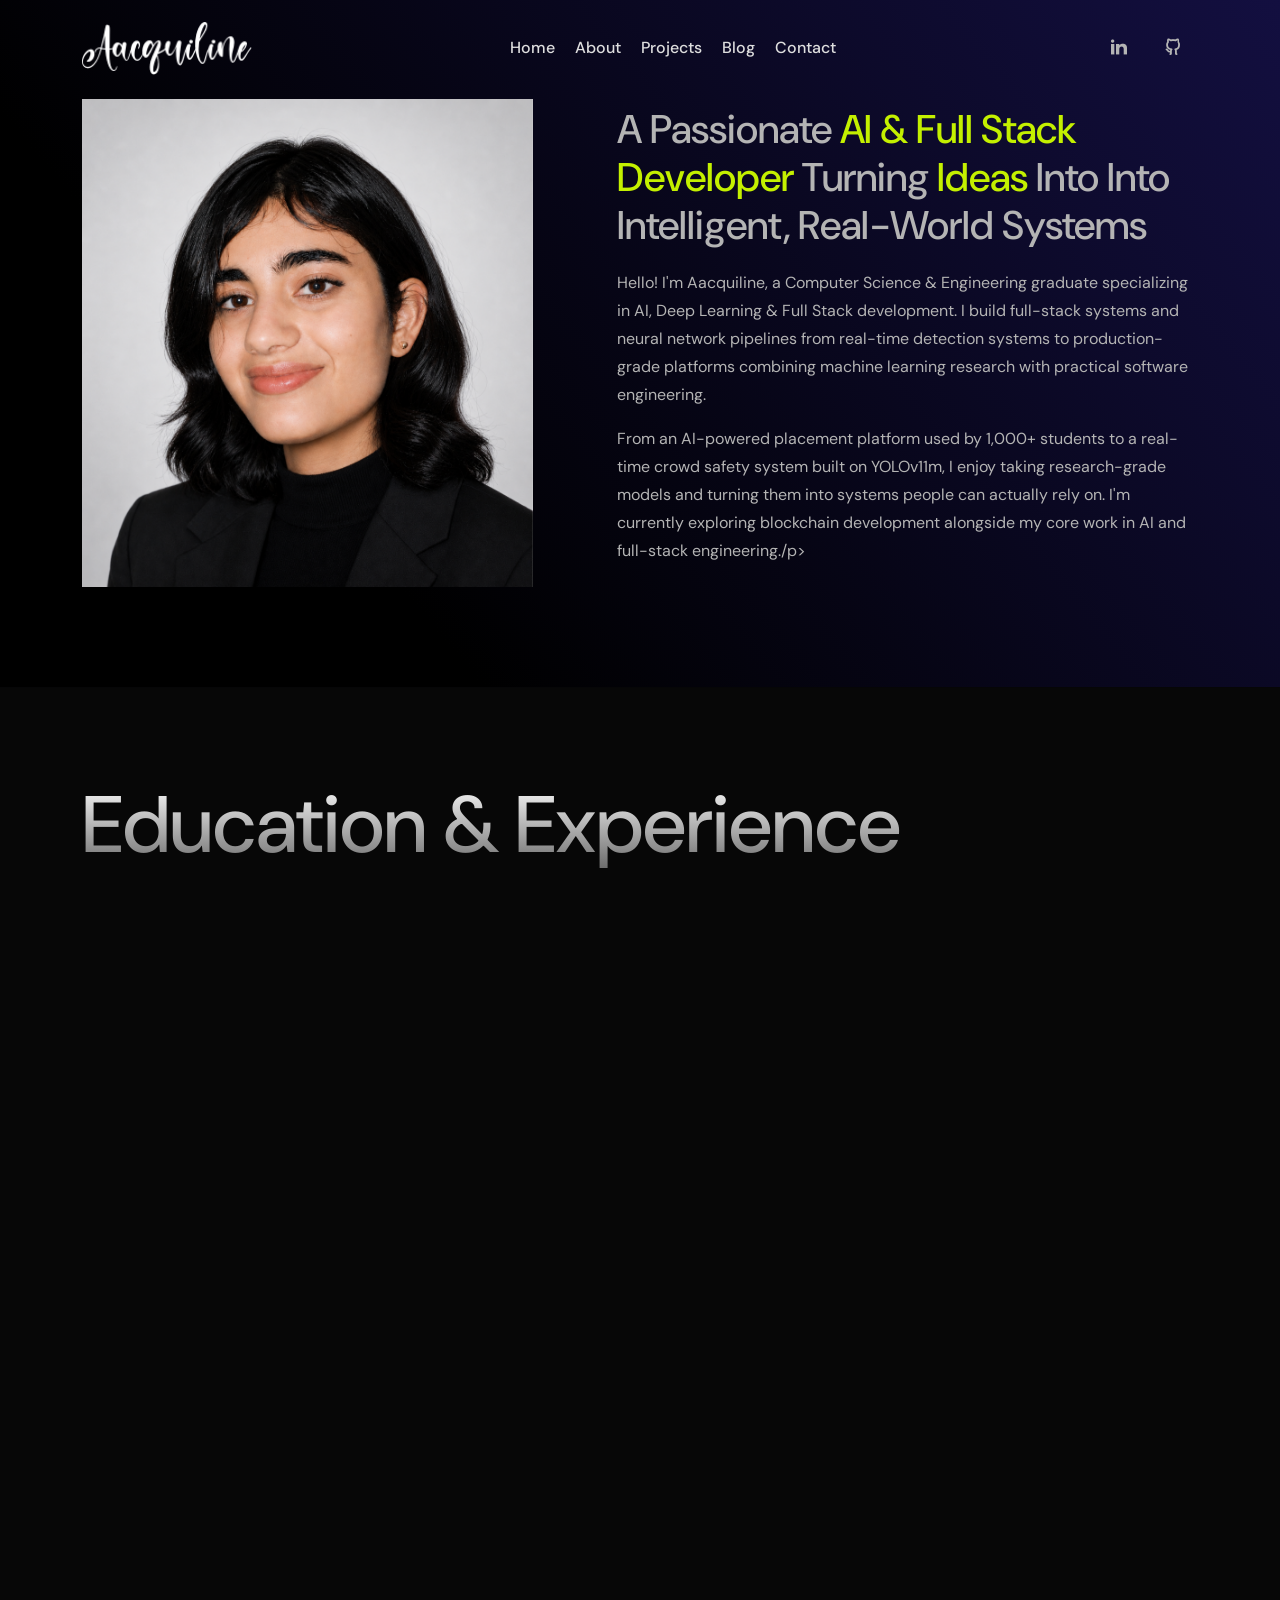
==== about.html @ ee068980 "first commit" ====
<!DOCTYPE html>
<html lang="en">

<head>
    <!-- META -->
    <meta charset="utf-8">
    <meta http-equiv="X-UA-Compatible" content="IE=edge">
    <meta name="viewport" content="width=device-width, initial-scale=1">
    <meta name="description" content="AACQUILINE -  Portfolio">
    <meta name="keywords" content="personal, portfolio, ai, computer science, full stack, developer">
    <meta name="author" content="AACQUILINE LINU VARGHESE">
    <!-- PAGE TITLE -->
    <title>AACQUILINE - Personal Portfolio</title>
    <!-- FAVICON ICON -->
    <link rel="shortcut icon" href="assets/images/favicon.png" type="image/x-icon" />
    <!-- ALL GOOGLE FONTS -->
    <link rel="preconnect" href="https://fonts.googleapis.com">
    <link rel="preconnect" href="https://fonts.gstatic.com" crossorigin>
    <link
        href="https://fonts.googleapis.com/css2?family=DM+Sans:ital,opsz,wght@0,9..40,100..1000;1,9..40,100..1000&display=swap"
        rel="stylesheet">
    <!-- BOOTSTRAP CSS -->
    <link rel="stylesheet" href="assets/css/bootstrap.min.css" />
    <!-- FONT AWESOME CSS -->
    <link rel="stylesheet" href="assets/fonts/remixicon.css" />
    <!-- MAGNIFIC CSS -->
    <link rel="stylesheet" href="assets/css/magnific-popup.css">
    <!-- NICE SELECT CSS -->
    <link rel="stylesheet" href="assets/css/nice-select.min.css" />
    <!-- ANIMATE CSS -->
    <link rel="stylesheet" href="assets/css/animate.min.css" />
    <!-- SLICK CSS -->
    <link rel="stylesheet" href="assets/css/slick.min.css" />
    <!-- SPACING CSS -->
    <link rel="stylesheet" href="assets/css/spacing.css" />
    <!-- MAIN STYLE CSS -->
    <link rel="stylesheet" href="assets/css/style.css" />
    <!-- RESPONSIVE CSS -->
    <link rel="stylesheet" href="assets/css/responsive.css">
    <!-- HTML5 shim and Respond.js IE8 support of HTML5 elements and media queries -->
</head>

<body>
    <!-- START MAGIC CURSOR AND BALL AREA-->
    <div id="magic-cursor">
        <div id="ball"></div>
    </div>
    <div id="magic-cursor">
        <div id="ball"></div>
    </div>
    <!-- / END MAGIC CURSOR AND BALL AREA-->
    <!-- START MENU DESIGN AREA -->
    <header class="main-header">
        <div class="header-upper">
            <div class="container">
                <div class="header-inner d-flex align-items-center">
                    <!-- START LOGO DESIGN AREA -->
                    <div class="logo-outer">
                        <div class="logo">
                            <a href="index.html"><img src="assets/images/logos/sign.png" alt="Logo" title="Logo" /></a>
                        </div>
                    </div>
                    <!-- / END LOGO DESIGN AREA -->
                    <!-- START NAV DESIGN AREA -->
                    <div class="nav-outer clearfix mx-auto">
                        <!-- Main Menu -->
                        <nav class="main-menu navbar-expand-lg">
                            <div class="navbar-header">
                                <div class="mobile-logo">
                                    <a href="index.html">
                                        <img src="assets/images/logos/sign.png" alt="Logo" title="Logo" />
                                    </a>
                                </div>
                                <!-- Toggle Button -->
                                <button type="button" class="navbar-toggle" data-bs-toggle="collapse"
                                    data-bs-target=".navbar-collapse">
                                    <span class="icon-bar"></span>
                                    <span class="icon-bar"></span>
                                    <span class="icon-bar"></span>
                                </button>
                            </div>
                            <div class="navbar-collapse collapse">
                                <ul class="navigation clearfix">
                                    <li><a class="nav-link-click" href="index.html">Home</a></li>
                                    <li><a class="nav-link-click" href="about.html">about</a></li>
                                    <li><a class="nav-link-click" href="projects.html">Projects</a></li>
                                    <li><a class="nav-link-click" href="blog.html">blog</a></li>
                                    <li><a class="nav-link-click" href="contact.html">Contact</a></li>
                                </ul>
                            </div>
                        </nav>
                        <!-- / END NAV DESIGN AREA -->
                    </div>
                    <div class="about-social text-center">
                        <ul>
                            <li><a href="https://www.linkedin.com/in/aacquiline-linu-varghese/"><i
                                        class="ri-linkedin-fill"></i></a></li>
                            <li><a href="https://github.com/Akku003/"><i class="ri-github-line"></i></a></li>
                        </ul>
                    </div>
                </div>
            </div>
        </div>
    </header>
    <!-- / END MENU DESIGN AREA -->
    <!-- START MENU DESIGN AREA -->
    <div id="smooth-wrapper">
        <div id="smooth-content">
            <main class="main-bg o-hidden">
                <!-- START HEADER DESIGN AREA -->
                <section class="single-page-hero-area">
                    <div class="container">
                        <div class="row align-items-center">
                            <div class="col-lg-12">
                                <h2>About me</h2>
                                <p>I am a BTech Computer Science Engineering graduate with a strong foundation in
                                    collaboration, coordination and problem solving, eager to apply my skills in real
                                    world challenges. My greatest strength is my ability to design,organize and develop
                                    solutions with precision and I have a talent for debugging and finding more
                                    effective ways to tackle problems with enthusiasm. I'm passionate about exploring
                                    new technologies, facing challenges with confidence and working in teams to create
                                    innovative solutions. I value being attentive, mindful and observant while fostering
                                    a fun, inclusive and deterministic environment to achieve perfection in everything I
                                    do.</p>
                            </div>
                        </div>
                    </div>
                </section>
                <!-- / END HEADER DESIGN AREA -->
                <!-- START ABOUT DESIGN AREA -->
                <section id="about" class="about-area">
                    <div class="container">
                        <div class="container-inner">
                            <div class="row align-items-center">
                                <!-- START ABOUT IMAGE DESIGN AREA -->
                                <div class="col-lg-5">
                                    <div class="about-image-part wow fadeInUp delay-0-3s">
                                        <img src="assets/images/about/me.png" alt="About Me" />
                                    </div>
                                </div>
                                <!-- / END ABOUT IMAGE DESIGN AREA -->
                                <!-- START ABOUT TEXT DESIGN AREA -->
                                <div class="col-lg-7">
                                    <div class="about-content-part wow fadeInUp delay-0-5s">
                                        <h2>
                                            A passionate <span>AI & Full Stack Developer</span> turning
                                            <span>ideas</span> into
                                            Into Intelligent, Real-World Systems
                                        </h2>
                                        <p>
                                            Hello! I'm Aacquiline, a Computer Science & Engineering graduate
                                            specializing in AI, Deep Learning & Full Stack development. I build
                                            full-stack systems and neural network pipelines from real-time detection
                                            systems to production-grade platforms combining machine learning research
                                            with practical software engineering.
                                        </p>
                                        <p>From an AI-powered placement platform used by 1,000+ students to a real-time
                                            crowd safety system built on YOLOv11m, I enjoy taking research-grade models
                                            and turning them into systems people can actually rely on. I'm currently
                                            exploring blockchain development alongside my core work in AI and full-stack
                                            engineering./p>
                                    </div>
                                </div>
                                <!-- / END ABOUT TEXT DESIGN AREA -->
                            </div>
                        </div>
                    </div>
                </section>
                <!-- / END ABOUT DESIGN AREA -->
                <!-- START RESUME EXPERIENCE DESIGN AREA -->
                <div class="resume-area" id="resume">
                    <div class="container">
                        <div class="container-inner">
                            <div class="row">
                                <div class="col-xl-12 col-lg-12">
                                    <div class="section-title mb-40 wow fadeInUp delay-0-2s">
                                        <h2>Education & Experience</h2>
                                    </div>
                                </div>
                            </div>
                            <div class="row">
                                <div class="col-xl-10">
                                    <div class="resume-wrapper wow fadeInUp delay-0-2s">
                                        <div class="resume-box">
                                            <span class="resume-date">May 2025 – June 2025</span>
                                            <h5 class="fw-medium">IEEE Summer Intern at NIT Calicut</h5>
                                            <span>National Institute of Technology, Calicut</span>
                                            <p>Engineered a document image denoising system using Spatial Attention
                                                U-Net and Autoencoders in PyTorch, improving visual clarity and
                                                achieving a PSNR increase from 7.63 dB to 16.95 dB through optimal
                                                performance tuning.Processed and augmented a dataset of 216 image pairs,
                                                designing full training/evaluation pipelines using L1 Loss and Adam
                                                Optimizer to focus on critical text regions via a Spatial Attention
                                                Module (SAM).Collaborated with internal stakeholders to solve problems
                                                and validate model performance against industry-standard benchmarks,
                                                ensuring optimized output for downstream OCR tasks employing project
                                                management methodologies for better results.</p>
                                        </div>
                                        <!-- START SINGLE EXPERIENCE DESIGN AREA -->
                                        <div class="resume-box">
                                            <span class="resume-date">March 2025- April 2025</span>
                                            <h5 class="fw-medium">Machine Learning Intern</h5>
                                            <span>LBS Centre for Science and Technology</span>
                                            <p>Built and compared software solutions encompassing statistical modeling,
                                                classification and regression models using Decision Trees,KNN, and
                                                Logistic Regression across multiple datasets, debugging code across
                                                Python environments.Applied Scikit-learn and Pandas to perform data
                                                cleaning, data quality checks and data visualization, strengthening
                                                model evaluation through comparative metric analysis</p>
                                        </div>
                                        <!-- / END SINGLE EXPERIENCE DESIGN AREA -->
                                        <!-- START SINGLE EXPERIENCE DESIGN AREA -->
                                        <div class="resume-box">
                                            <span class="resume-date">2022 - 2026</span>
                                            <h5 class="fw-medium">B.Tech. in Computer Science & Engineering</h5>
                                            <span>LBS Institute of Technology for Women(LBSITW)</span>
                                            <p><strong>CGPA : 8.53/10.0</strong><br>Relevant Coursework: Data
                                                Structures, Algorithms,
                                                AI/ML, Deep Learning, Computer Vision, Database Management, Operating
                                                Systems, Computer Networking</p>
                                        </div>
                                        <!-- / END SINGLE EXPERIENCE DESIGN AREA -->
                                        <!-- START SINGLE EXPERIENCE DESIGN AREA -->
                                        <div class="resume-box">
                                            <span class="resume-date">2019 - 2021</span>
                                            <h5 class="fw-medium">Plus Two in Computer Science</h5>
                                            <span>Government Higher Secondary School</span>
                                            <p>Percentage : 95.67%</p>
                                        </div>
                                        <!-- / END SINGLE EXPERIENCE DESIGN AREA -->
                                    </div>
                                </div>
                            </div>
                        </div>
                    </div>
                </div>
                <!-- / END RESUME EXPERIENCE DESIGN AREA -->
                <!-- START SERVICE DESIGN AREA -->
                <section id="services" class="services-area">
                    <div class="container">
                        <div class="container-inner">
                            <div class="row">
                                <div class="col-xl-12 col-lg-12">
                                    <div class="section-title mb-40 wow fadeInUp delay-0-2s">
                                        <h2>Services</h2>
                                    </div>
                                </div>
                            </div>
                            <div class="row">
                                <!-- START SINGLE SERVICE DESIGN AREA -->
                                <div class="col-lg-4 col-md-4">
                                    <div class="service-item wow fadeInUp delay-0-4s">
                                        <div class="content">
                                            <i class="ri-quill-pen-line"></i>
                                            <h4>Full-Stack Web Development</h4>
                                            <p>Building responsive, end-to-end web applications using frontend and
                                                backend technologies from database design to deployment.</p>
                                        </div>
                                    </div>
                                </div>
                                <!-- / END SINGLE SERVICE DESIGN AREA -->
                                <!-- START SINGLE SERVICE DESIGN AREA -->
                                <div class="col-lg-4 col-md-4">
                                    <div class="service-item wow fadeInUp delay-0-6s">
                                        <div class="content">
                                            <i class="ri-pantone-fill"></i>
                                            <h4>AI & Machine Learning Solutions</h4>
                                            <p> Designing and training deep learning models for computer vision and data
                                                analysis, from research prototypes to production-ready pipelines.</p>
                                        </div>
                                    </div>
                                </div>
                                <!-- / END SINGLE SERVICE DESIGN AREA -->
                            </div>
                        </div>
                    </div>
                </section>
                <!-- / END SERVICE DESIGN AREA -->
                <!-- START CALL TO ACTION DESIGN AREA -->
                <section class="call-to-action-area">
                    <div class="container">
                        <div class="row">
                            <!-- START ABOUT TEXT DESIGN AREA -->
                            <div class="col-lg-12">
                                <div class="call-to-action-part wow fadeInUp delay-0-2s text-center">
                                    <h2>Are You Ready to kickstart your project?</h2>
                                    <p>Reach out and let's make it happen ✨. I'm also available for full-time or
                                        Part-time opportunities to push the boundaries of design and deliver exceptional
                                        work.</p>
                                    <div class="hero-btns">
                                        <a href="contact.html" class="theme-btn call-to-action-button">Let's Talk <i
                                                class="ri-download-line"></i></a>
                                    </div>
                                </div>
                            </div>
                            <!-- / END ABOUT TEXT DESIGN AREA -->
                        </div>
                    </div>
                </section>
                <!--  // END CALL TO ACTION DESIGN AREA -->
                <!-- START FOOTER DESIGN AREA -->
                <footer class="main-footer">
                    <div class="footer-bottom pt-50 pb-40">
                        <div class="container">
                            <div class="row">
                                <div class="col-lg-12 text-center">
                                    <div class="copyright-text">
                                        <p>
                                            &copy;Copyright <a href="index.html">AACQUILINE</a> All
                                            Rights Reserved.
                                        </p>
                                    </div>
                                </div>
                            </div>
                        </div>
                    </div>
                </footer>
            </main>
        </div>
    </div>
    <!-- / END FOOTER DESIGN AREA -->
    <!-- START SCROOL UP DESIGN AREA -->
    <div class="progress-wrap cursor-pointer">
        <i class="ri-arrow-up-s-line"></i>
        <svg class="progress-circle svg-content" width="100%" height="100%" viewBox="-1 -1 102 102">
            <path d="M50,1 a49,49 0 0,1 0,98 a49,49 0 0,1 0,-98" />
        </svg>
    </div>
    <!-- / END SCROOL UP DESIGN AREA -->
    <!-- JQUERY JS -->
    <script src="assets/js/jquery-3.6.0.min.js"></script>
    <!-- BOOTSTRAP JS-->
    <script src="assets/js/bootstrap.min.js"></script>
    <!-- APPEAR JS -->
    <script src="assets/js/appear.min.js"></script>
    <!-- MAGNIFICANT JS -->
    <script src="assets/js/jquery.magnific-popup.min.js"></script>
    <!-- SLICK JS-->
    <script src="assets/js/slick.min.js"></script>
    <!-- GSAP AND LOCOMOTIV JS-->
    <script src="assets/js/gsap.min.js"></script>
    <script src="assets/js/ScrollSmoother.min.js"></script>
    <script src="assets/js/ScrollTrigger.min.js"></script>
    <script src="assets/js/smoother-script.js"></script>
    <!-- NICE SELECT JS-->
    <script src="assets/js/jquery.nice-select.min.js"></script>
    <!-- IMAGE LOADER JS-->
    <script src="assets/js/imagesloaded.pkgd.min.js"></script>
    <!-- ISOTOPE JS-->
    <script src="assets/js/isotope.pkgd.min.js"></script>
    <!--  WOW ANIMATION JS-->
    <script src="assets/js/wow.min.js"></script>
    <!-- SCRIPT JS-->
    <script src="assets/js/script.js"></script>
</body>

</html>
---- assets/css/spacing.css ----
/*
* ----------------------------------------------------------------------------------------
Author       : Hridoy
Template Name: Liam - Creative Portfolio Showcase Template
Version      : 1.0                                          
* ----------------------------------------------------------------------------------------
*/
/*
* ----------------------------------------------------------------------------------------
*PADDING MARGIN
* ----------------------------------------------------------------------------------------
*/
.p-5 {
    padding: 5px !important;
}

.p-10 {
    padding: 10px;
}

.p-15 {
    padding: 15px;
}

.p-20 {
    padding: 20px;
}

.p-25 {
    padding: 25px;
}

.p-30 {
    padding: 30px;
}

.p-35 {
    padding: 35px;
}

.p-40 {
    padding: 40px;
}

.p-45 {
    padding: 45px;
}

.p-50 {
    padding: 50px;
}

.p-55 {
    padding: 55px;
}

.p-60 {
    padding: 60px;
}

.p-65 {
    padding: 65px;
}

.p-70 {
    padding: 70px;
}

.p-75 {
    padding: 75px;
}

.p-80 {
    padding: 80px;
}

.p-85 {
    padding: 85px;
}

.p-90 {
    padding: 90px;
}

.p-95 {
    padding: 95px;
}

.p-100 {
    padding: 100px;
}

.p-105 {
    padding: 105px;
}

.p-110 {
    padding: 110px;
}

.p-115 {
    padding: 115px;
}

.p-120 {
    padding: 120px;
}

.p-125 {
    padding: 125px;
}

.p-130 {
    padding: 130px;
}

.p-135 {
    padding: 135px;
}

.p-140 {
    padding: 140px;
}

.p-145 {
    padding: 145px;
}

.p-150 {
    padding: 150px;
}

.p-155 {
    padding: 155px;
}

.p-160 {
    padding: 160px;
}

.p-165 {
    padding: 165px;
}

.p-170 {
    padding: 170px;
}

.p-175 {
    padding: 175px;
}

.p-180 {
    padding: 180px;
}

.p-185 {
    padding: 185px;
}

.p-190 {
    padding: 190px;
}

.p-195 {
    padding: 195px;
}

.p-200 {
    padding: 200px;
}

.p-205 {
    padding: 205px;
}

.p-210 {
    padding: 210px;
}

.p-215 {
    padding: 215px;
}

.p-220 {
    padding: 220px;
}

.p-225 {
    padding: 225px;
}

.p-230 {
    padding: 230px;
}

.p-235 {
    padding: 235px;
}

.p-240 {
    padding: 240px;
}

.p-245 {
    padding: 245px;
}

.p-250 {
    padding: 250px;
}

/* Padding Top */
.pt-5,
.py-5 {
    padding-top: 5px !important;
}

.pt-10,
.py-10 {
    padding-top: 10px;
}

.pt-15,
.py-15 {
    padding-top: 15px;
}

.pt-20,
.py-20 {
    padding-top: 20px;
}

.pt-25,
.py-25 {
    padding-top: 25px;
}

.pt-30,
.py-30 {
    padding-top: 30px;
}

.pt-35,
.py-35 {
    padding-top: 35px;
}

.pt-40,
.py-40 {
    padding-top: 40px;
}

.pt-45,
.py-45 {
    padding-top: 45px;
}

.pt-50,
.py-50 {
    padding-top: 50px;
}

.pt-55,
.py-55 {
    padding-top: 55px;
}

.pt-60,
.py-60 {
    padding-top: 60px;
}

.pt-65,
.py-65 {
    padding-top: 65px;
}

.pt-70,
.py-70 {
    padding-top: 70px;
}

.pt-75,
.py-75 {
    padding-top: 75px;
}

.pt-80,
.py-80 {
    padding-top: 80px;
}

.pt-85,
.py-85 {
    padding-top: 85px;
}

.pt-90,
.py-90 {
    padding-top: 90px;
}

.pt-95,
.py-95 {
    padding-top: 95px;
}

.pt-100,
.py-100 {
    padding-top: 100px;
}

.pt-105,
.py-105 {
    padding-top: 105px;
}

.pt-110,
.py-110 {
    padding-top: 110px;
}

.pt-115,
.py-115 {
    padding-top: 115px;
}

.pt-120,
.py-120 {
    padding-top: 120px;
}

.pt-125,
.py-125 {
    padding-top: 125px;
}

.pt-130,
.py-130 {
    padding-top: 130px;
}

.pt-135,
.py-135 {
    padding-top: 135px;
}

.pt-140,
.py-140 {
    padding-top: 140px;
}

.pt-145,
.py-145 {
    padding-top: 145px;
}

.pt-150,
.py-150 {
    padding-top: 150px;
}

.pt-155,
.py-155 {
    padding-top: 155px;
}

.pt-160,
.py-160 {
    padding-top: 160px;
}

.pt-165,
.py-165 {
    padding-top: 165px;
}

.pt-170,
.py-170 {
    padding-top: 170px;
}

.pt-175,
.py-175 {
    padding-top: 175px;
}

.pt-180,
.py-180 {
    padding-top: 180px;
}

.pt-185,
.py-185 {
    padding-top: 185px;
}

.pt-190,
.py-190 {
    padding-top: 190px;
}

.pt-195,
.py-195 {
    padding-top: 195px;
}

.pt-200,
.py-200 {
    padding-top: 200px;
}

.pt-205,
.py-205 {
    padding-top: 205px;
}

.pt-210,
.py-210 {
    padding-top: 210px;
}

.pt-215,
.py-215 {
    padding-top: 215px;
}

.pt-220,
.py-220 {
    padding-top: 220px;
}

.pt-225,
.py-225 {
    padding-top: 225px;
}

.pt-230,
.py-230 {
    padding-top: 230px;
}

.pt-235,
.py-235 {
    padding-top: 235px;
}

.pt-240,
.py-240 {
    padding-top: 240px;
}

.pt-245,
.py-245 {
    padding-top: 245px;
}

.pt-250,
.py-250 {
    padding-top: 250px;
}

/* Padding Bottom */
.pb-5,
.py-5 {
    padding-bottom: 5px !important;
}

.pb-10,
.py-10 {
    padding-bottom: 10px;
}

.pb-15,
.py-15 {
    padding-bottom: 15px;
}

.pb-20,
.py-20 {
    padding-bottom: 20px;
}

.pb-25,
.py-25 {
    padding-bottom: 25px;
}

.pb-30,
.py-30 {
    padding-bottom: 30px;
}

.pb-35,
.py-35 {
    padding-bottom: 35px;
}

.pb-40,
.py-40 {
    padding-bottom: 40px;
}

.pb-45,
.py-45 {
    padding-bottom: 45px;
}

.pb-50,
.py-50 {
    padding-bottom: 50px;
}

.pb-55,
.py-55 {
    padding-bottom: 55px;
}

.pb-60,
.py-60 {
    padding-bottom: 60px;
}

.pb-65,
.py-65 {
    padding-bottom: 65px;
}

.pb-70,
.py-70 {
    padding-bottom: 70px;
}

.pb-75,
.py-75 {
    padding-bottom: 75px;
}

.pb-80,
.py-80 {
    padding-bottom: 80px;
}

.pb-85,
.py-85 {
    padding-bottom: 85px;
}

.pb-90,
.py-90 {
    padding-bottom: 90px;
}

.pb-95,
.py-95 {
    padding-bottom: 95px;
}

.pb-100,
.py-100 {
    padding-bottom: 100px;
}

.pb-105,
.py-105 {
    padding-bottom: 105px;
}

.pb-110,
.py-110 {
    padding-bottom: 110px;
}

.pb-115,
.py-115 {
    padding-bottom: 115px;
}

.pb-120,
.py-120 {
    padding-bottom: 120px;
}

.pb-125,
.py-125 {
    padding-bottom: 125px;
}

.pb-130,
.py-130 {
    padding-bottom: 130px;
}

.pb-135,
.py-135 {
    padding-bottom: 135px;
}

.pb-140,
.py-140 {
    padding-bottom: 140px;
}

.pb-145,
.py-145 {
    padding-bottom: 145px;
}

.pb-150,
.py-150 {
    padding-bottom: 150px;
}

.pb-155,
.py-155 {
    padding-bottom: 155px;
}

.pb-160,
.py-160 {
    padding-bottom: 160px;
}

.pb-165,
.py-165 {
    padding-bottom: 165px;
}

.pb-170,
.py-170 {
    padding-bottom: 170px;
}

.pb-175,
.py-175 {
    padding-bottom: 175px;
}

.pb-180,
.py-180 {
    padding-bottom: 180px;
}

.pb-185,
.py-185 {
    padding-bottom: 185px;
}

.pb-190,
.py-190 {
    padding-bottom: 190px;
}

.pb-195,
.py-195 {
    padding-bottom: 195px;
}

.pb-200,
.py-200 {
    padding-bottom: 200px;
}

.pb-205,
.py-205 {
    padding-bottom: 205px;
}

.pb-210,
.py-210 {
    padding-bottom: 210px;
}

.pb-215,
.py-215 {
    padding-bottom: 215px;
}

.pb-220,
.py-220 {
    padding-bottom: 220px;
}

.pb-225,
.py-225 {
    padding-bottom: 225px;
}

.pb-230,
.py-230 {
    padding-bottom: 230px;
}

.pb-235,
.py-235 {
    padding-bottom: 235px;
}

.pb-240,
.py-240 {
    padding-bottom: 240px;
}

.pb-245,
.py-245 {
    padding-bottom: 245px;
}

.pb-250,
.py-250 {
    padding-bottom: 250px;
}

/* Margin Around */
.m-5 {
    margin: 5px !important;
}

.m-10 {
    margin: 10px;
}

.m-15 {
    margin: 15px;
}

.m-20 {
    margin: 20px;
}

.m-25 {
    margin: 25px;
}

.m-30 {
    margin: 30px;
}

.m-35 {
    margin: 35px;
}

.m-40 {
    margin: 40px;
}

.m-45 {
    margin: 45px;
}

.m-50 {
    margin: 50px;
}

.m-55 {
    margin: 55px;
}

.m-60 {
    margin: 60px;
}

.m-65 {
    margin: 65px;
}

.m-70 {
    margin: 70px;
}

.m-75 {
    margin: 75px;
}

.m-80 {
    margin: 80px;
}

.m-85 {
    margin: 85px;
}

.m-90 {
    margin: 90px;
}

.m-95 {
    margin: 95px;
}

.m-100 {
    margin: 100px;
}

.m-105 {
    margin: 105px;
}

.m-110 {
    margin: 110px;
}

.m-115 {
    margin: 115px;
}

.m-120 {
    margin: 120px;
}

.m-125 {
    margin: 125px;
}

.m-130 {
    margin: 130px;
}

.m-135 {
    margin: 135px;
}

.m-140 {
    margin: 140px;
}

.m-145 {
    margin: 145px;
}

.m-150 {
    margin: 150px;
}

.m-155 {
    margin: 155px;
}

.m-160 {
    margin: 160px;
}

.m-165 {
    margin: 165px;
}

.m-170 {
    margin: 170px;
}

.m-175 {
    margin: 175px;
}

.m-180 {
    margin: 180px;
}

.m-185 {
    margin: 185px;
}

.m-190 {
    margin: 190px;
}

.m-195 {
    margin: 195px;
}

.m-200 {
    margin: 200px;
}

.m-205 {
    margin: 205px;
}

.m-210 {
    margin: 210px;
}

.m-215 {
    margin: 215px;
}

.m-220 {
    margin: 220px;
}

.m-225 {
    margin: 225px;
}

.m-230 {
    margin: 230px;
}

.m-235 {
    margin: 235px;
}

.m-240 {
    margin: 240px;
}

.m-245 {
    margin: 245px;
}

.m-250 {
    margin: 250px;
}

/* Margin Top */
.mt-5,
.my-5 {
    margin-top: 5px !important;
}

.mt-10,
.my-10 {
    margin-top: 10px;
}

.mt-15,
.my-15 {
    margin-top: 15px;
}

.mt-20,
.my-20 {
    margin-top: 20px;
}

.mt-25,
.my-25 {
    margin-top: 25px;
}

.mt-30,
.my-30 {
    margin-top: 30px;
}

.mt-35,
.my-35 {
    margin-top: 35px;
}

.mt-40,
.my-40 {
    margin-top: 40px;
}

.mt-45,
.my-45 {
    margin-top: 45px;
}

.mt-50,
.my-50 {
    margin-top: 50px;
}

.mt-55,
.my-55 {
    margin-top: 55px;
}

.mt-60,
.my-60 {
    margin-top: 60px;
}

.mt-65,
.my-65 {
    margin-top: 65px;
}

.mt-70,
.my-70 {
    margin-top: 70px;
}

.mt-75,
.my-75 {
    margin-top: 75px;
}

.mt-80,
.my-80 {
    margin-top: 80px;
}

.mt-85,
.my-85 {
    margin-top: 85px;
}

.mt-90,
.my-90 {
    margin-top: 90px;
}

.mt-95,
.my-95 {
    margin-top: 95px;
}

.mt-100,
.my-100 {
    margin-top: 100px;
}

.mt-105,
.my-105 {
    margin-top: 105px;
}

.mt-110,
.my-110 {
    margin-top: 110px;
}

.mt-115,
.my-115 {
    margin-top: 115px;
}

.mt-120,
.my-120 {
    margin-top: 120px;
}

.mt-125,
.my-125 {
    margin-top: 125px;
}

.mt-130,
.my-130 {
    margin-top: 130px;
}

.mt-135,
.my-135 {
    margin-top: 135px;
}

.mt-140,
.my-140 {
    margin-top: 140px;
}

.mt-145,
.my-145 {
    margin-top: 145px;
}

.mt-150,
.my-150 {
    margin-top: 150px;
}

.mt-155,
.my-155 {
    margin-top: 155px;
}

.mt-160,
.my-160 {
    margin-top: 160px;
}

.mt-165,
.my-165 {
    margin-top: 165px;
}

.mt-170,
.my-170 {
    margin-top: 170px;
}

.mt-175,
.my-175 {
    margin-top: 175px;
}

.mt-180,
.my-180 {
    margin-top: 180px;
}

.mt-185,
.my-185 {
    margin-top: 185px;
}

.mt-190,
.my-190 {
    margin-top: 190px;
}

.mt-195,
.my-195 {
    margin-top: 195px;
}

.mt-200,
.my-200 {
    margin-top: 200px;
}

.mt-205,
.my-205 {
    margin-top: 205px;
}

.mt-210,
.my-210 {
    margin-top: 210px;
}

.mt-215,
.my-215 {
    margin-top: 215px;
}

.mt-220,
.my-220 {
    margin-top: 220px;
}

.mt-225,
.my-225 {
    margin-top: 225px;
}

.mt-230,
.my-230 {
    margin-top: 230px;
}

.mt-235,
.my-235 {
    margin-top: 235px;
}

.mt-240,
.my-240 {
    margin-top: 240px;
}

.mt-245,
.my-245 {
    margin-top: 245px;
}

.mt-250,
.my-250 {
    margin-top: 250px;
}

/* Margin Bottom */
.mb-5,
.my-5 {
    margin-bottom: 5px !important;
}

.mb-10,
.my-10 {
    margin-bottom: 10px;
}

.mb-15,
.my-15 {
    margin-bottom: 15px;
}

.mb-20,
.my-20 {
    margin-bottom: 20px;
}

.mb-25,
.my-25 {
    margin-bottom: 25px;
}

.mb-30,
.my-30 {
    margin-bottom: 30px;
}

.mb-35,
.my-35 {
    margin-bottom: 35px;
}

.mb-40,
.my-40 {
    margin-bottom: 40px;
}

.mb-45,
.my-45 {
    margin-bottom: 45px;
}

.mb-50,
.my-50 {
    margin-bottom: 50px;
}

.mb-55,
.my-55 {
    margin-bottom: 55px;
}

.mb-60,
.my-60 {
    margin-bottom: 60px;
}

.mb-65,
.my-65 {
    margin-bottom: 65px;
}

.mb-70,
.my-70 {
    margin-bottom: 70px;
}

.mb-75,
.my-75 {
    margin-bottom: 75px;
}

.mb-80,
.my-80 {
    margin-bottom: 80px;
}

.mb-85,
.my-85 {
    margin-bottom: 85px;
}

.mb-90,
.my-90 {
    margin-bottom: 90px;
}

.mb-95,
.my-95 {
    margin-bottom: 95px;
}

.mb-100,
.my-100 {
    margin-bottom: 100px;
}

.mb-105,
.my-105 {
    margin-bottom: 105px;
}

.mb-110,
.my-110 {
    margin-bottom: 110px;
}

.mb-115,
.my-115 {
    margin-bottom: 115px;
}

.mb-120,
.my-120 {
    margin-bottom: 120px;
}

.mb-125,
.my-125 {
    margin-bottom: 125px;
}

.mb-130,
.my-130 {
    margin-bottom: 130px;
}

.mb-135,
.my-135 {
    margin-bottom: 135px;
}

.mb-140,
.my-140 {
    margin-bottom: 140px;
}

.mb-145,
.my-145 {
    margin-bottom: 145px;
}

.mb-150,
.my-150 {
    margin-bottom: 150px;
}

.mb-155,
.my-155 {
    margin-bottom: 155px;
}

.mb-160,
.my-160 {
    margin-bottom: 160px;
}

.mb-165,
.my-165 {
    margin-bottom: 165px;
}

.mb-170,
.my-170 {
    margin-bottom: 170px;
}

.mb-175,
.my-175 {
    margin-bottom: 175px;
}

.mb-180,
.my-180 {
    margin-bottom: 180px;
}

.mb-185,
.my-185 {
    margin-bottom: 185px;
}

.mb-190,
.my-190 {
    margin-bottom: 190px;
}

.mb-195,
.my-195 {
    margin-bottom: 195px;
}

.mb-200,
.my-200 {
    margin-bottom: 200px;
}

.mb-205,
.my-205 {
    margin-bottom: 205px;
}

.mb-210,
.my-210 {
    margin-bottom: 210px;
}

.mb-215,
.my-215 {
    margin-bottom: 215px;
}

.mb-220,
.my-220 {
    margin-bottom: 220px;
}

.mb-225,
.my-225 {
    margin-bottom: 225px;
}

.mb-230,
.my-230 {
    margin-bottom: 230px;
}

.mb-235,
.my-235 {
    margin-bottom: 235px;
}

.mb-240,
.my-240 {
    margin-bottom: 240px;
}

.mb-245,
.my-245 {
    margin-bottom: 245px;
}

.mb-250,
.my-250 {
    margin-bottom: 250px;
}

/* Responsive Padding Margin */
@media only screen and (max-width: 991px) {

    /* Padding Around */
    .rp-0 {
        padding: 0px !important;
    }

    .rp-5 {
        padding: 5px !important;
    }

    .rp-10 {
        padding: 10px;
    }

    .rp-15 {
        padding: 15px;
    }

    .rp-20 {
        padding: 20px;
    }

    .rp-25 {
        padding: 25px;
    }

    .rp-30 {
        padding: 30px;
    }

    .rp-35 {
        padding: 35px;
    }

    .rp-40 {
        padding: 40px;
    }

    .rp-45 {
        padding: 45px;
    }

    .rp-50 {
        padding: 50px;
    }

    .rp-55 {
        padding: 55px;
    }

    .rp-60 {
        padding: 60px;
    }

    .rp-65 {
        padding: 65px;
    }

    .rp-70 {
        padding: 70px;
    }

    .rp-75 {
        padding: 75px;
    }

    .rp-80 {
        padding: 80px;
    }

    .rp-85 {
        padding: 85px;
    }

    .rp-90 {
        padding: 90px;
    }

    .rp-95 {
        padding: 95px;
    }

    .rp-100 {
        padding: 100px;
    }

    .rp-105 {
        padding: 105px;
    }

    .rp-110 {
        padding: 110px;
    }

    .rp-115 {
        padding: 115px;
    }

    .rp-120 {
        padding: 120px;
    }

    .rp-125 {
        padding: 125px;
    }

    .rp-130 {
        padding: 130px;
    }

    .rp-135 {
        padding: 135px;
    }

    .rp-140 {
        padding: 140px;
    }

    .rp-145 {
        padding: 145px;
    }

    .rp-150 {
        padding: 150px;
    }

    /* Padding Top */
    .rpt-0,
    .rpy-0 {
        padding-top: 0px !important;
    }

    .rpt-5,
    .rpy-5 {
        padding-top: 5px !important;
    }

    .rpt-10,
    .rpy-10 {
        padding-top: 10px;
    }

    .rpt-15,
    .rpy-15 {
        padding-top: 15px;
    }

    .rpt-20,
    .rpy-20 {
        padding-top: 20px;
    }

    .rpt-25,
    .rpy-25 {
        padding-top: 25px;
    }

    .rpt-30,
    .rpy-30 {
        padding-top: 30px;
    }

    .rpt-35,
    .rpy-35 {
        padding-top: 35px;
    }

    .rpt-40,
    .rpy-40 {
        padding-top: 40px;
    }

    .rpt-45,
    .rpy-45 {
        padding-top: 45px;
    }

    .rpt-50,
    .rpy-50 {
        padding-top: 50px;
    }

    .rpt-55,
    .rpy-55 {
        padding-top: 55px;
    }

    .rpt-60,
    .rpy-60 {
        padding-top: 60px;
    }

    .rpt-65,
    .rpy-65 {
        padding-top: 65px;
    }

    .rpt-70,
    .rpy-70 {
        padding-top: 70px;
    }

    .rpt-75,
    .rpy-75 {
        padding-top: 75px;
    }

    .rpt-80,
    .rpy-80 {
        padding-top: 80px;
    }

    .rpt-85,
    .rpy-85 {
        padding-top: 85px;
    }

    .rpt-90,
    .rpy-90 {
        padding-top: 90px;
    }

    .rpt-95,
    .rpy-95 {
        padding-top: 95px;
    }

    .rpt-100,
    .rpy-100 {
        padding-top: 100px;
    }

    .rpt-105,
    .rpy-105 {
        padding-top: 105px;
    }

    .rpt-110,
    .rpy-110 {
        padding-top: 110px;
    }

    .rpt-115,
    .rpy-115 {
        padding-top: 115px;
    }

    .rpt-120,
    .rpy-120 {
        padding-top: 120px;
    }

    .rpt-125,
    .rpy-125 {
        padding-top: 125px;
    }

    .rpt-130,
    .rpy-130 {
        padding-top: 130px;
    }

    .rpt-135,
    .rpy-135 {
        padding-top: 135px;
    }

    .rpt-140,
    .rpy-140 {
        padding-top: 140px;
    }

    .rpt-145,
    .rpy-145 {
        padding-top: 145px;
    }

    .rpt-150,
    .rpy-150 {
        padding-top: 150px;
    }

    /* Padding Bottom */
    .rpb-0,
    .rpy-0 {
        padding-bottom: 0px !important;
    }

    .rpb-5,
    .rpy-5 {
        padding-bottom: 5px !important;
    }

    .rpb-10,
    .rpy-10 {
        padding-bottom: 10px;
    }

    .rpb-15,
    .rpy-15 {
        padding-bottom: 15px;
    }

    .rpb-20,
    .rpy-20 {
        padding-bottom: 20px;
    }

    .rpb-25,
    .rpy-25 {
        padding-bottom: 25px;
    }

    .rpb-30,
    .rpy-30 {
        padding-bottom: 30px;
    }

    .rpb-35,
    .rpy-35 {
        padding-bottom: 35px;
    }

    .rpb-40,
    .rpy-40 {
        padding-bottom: 40px;
    }

    .rpb-45,
    .rpy-45 {
        padding-bottom: 45px;
    }

    .rpb-50,
    .rpy-50 {
        padding-bottom: 50px;
    }

    .rpb-55,
    .rpy-55 {
        padding-bottom: 55px;
    }

    .rpb-60,
    .rpy-60 {
        padding-bottom: 60px;
    }

    .rpb-65,
    .rpy-65 {
        padding-bottom: 65px;
    }

    .rpb-70,
    .rpy-70 {
        padding-bottom: 70px;
    }

    .rpb-75,
    .rpy-75 {
        padding-bottom: 75px;
    }

    .rpb-80,
    .rpy-80 {
        padding-bottom: 80px;
    }

    .rpb-85,
    .rpy-85 {
        padding-bottom: 85px;
    }

    .rpb-90,
    .rpy-90 {
        padding-bottom: 90px;
    }

    .rpb-95,
    .rpy-95 {
        padding-bottom: 95px;
    }

    .rpb-100,
    .rpy-100 {
        padding-bottom: 100px;
    }

    .rpb-105,
    .rpy-105 {
        padding-bottom: 105px;
    }

    .rpb-110,
    .rpy-110 {
        padding-bottom: 110px;
    }

    .rpb-115,
    .rpy-115 {
        padding-bottom: 115px;
    }

    .rpb-120,
    .rpy-120 {
        padding-bottom: 120px;
    }

    .rpb-125,
    .rpy-125 {
        padding-bottom: 125px;
    }

    .rpb-130,
    .rpy-130 {
        padding-bottom: 130px;
    }

    .rpb-135,
    .rpy-135 {
        padding-bottom: 135px;
    }

    .rpb-140,
    .rpy-140 {
        padding-bottom: 140px;
    }

    .rpb-145,
    .rpy-145 {
        padding-bottom: 145px;
    }

    .rpb-150,
    .rpy-150 {
        padding-bottom: 150px;
    }

    /* Margin Around */
    .rm-0 {
        margin: 0px !important;
    }

    .rm-5 {
        margin: 5px !important;
    }

    .rm-10 {
        margin: 10px;
    }

    .rm-15 {
        margin: 15px;
    }

    .rm-20 {
        margin: 20px;
    }

    .rm-25 {
        margin: 25px;
    }

    .rm-30 {
        margin: 30px;
    }

    .rm-35 {
        margin: 35px;
    }

    .rm-40 {
        margin: 40px;
    }

    .rm-45 {
        margin: 45px;
    }

    .rm-50 {
        margin: 50px;
    }

    .rm-55 {
        margin: 55px;
    }

    .rm-60 {
        margin: 60px;
    }

    .rm-65 {
        margin: 65px;
    }

    .rm-70 {
        margin: 70px;
    }

    .rm-75 {
        margin: 75px;
    }

    .rm-80 {
        margin: 80px;
    }

    .rm-85 {
        margin: 85px;
    }

    .rm-90 {
        margin: 90px;
    }

    .rm-95 {
        margin: 95px;
    }

    .rm-100 {
        margin: 100px;
    }

    .rm-105 {
        margin: 105px;
    }

    .rm-110 {
        margin: 110px;
    }

    .rm-115 {
        margin: 115px;
    }

    .rm-120 {
        margin: 120px;
    }

    .rm-125 {
        margin: 125px;
    }

    .rm-130 {
        margin: 130px;
    }

    .rm-135 {
        margin: 135px;
    }

    .rm-140 {
        margin: 140px;
    }

    .rm-145 {
        margin: 145px;
    }

    .rm-150 {
        margin: 150px;
    }

    /* Margin Top */
    .rmt-0,
    .rmy-0 {
        margin-top: 0px !important;
    }

    .rmt-5,
    .rmy-5 {
        margin-top: 5px !important;
    }

    .rmt-10,
    .rmy-10 {
        margin-top: 10px;
    }

    .rmt-15,
    .rmy-15 {
        margin-top: 15px;
    }

    .rmt-20,
    .rmy-20 {
        margin-top: 20px;
    }

    .rmt-25,
    .rmy-25 {
        margin-top: 25px;
    }

    .rmt-30,
    .rmy-30 {
        margin-top: 30px;
    }

    .rmt-35,
    .rmy-35 {
        margin-top: 35px;
    }

    .rmt-40,
    .rmy-40 {
        margin-top: 40px;
    }

    .rmt-45,
    .rmy-45 {
        margin-top: 45px;
    }

    .rmt-50,
    .rmy-50 {
        margin-top: 50px;
    }

    .rmt-55,
    .rmy-55 {
        margin-top: 55px;
    }

    .rmt-60,
    .rmy-60 {
        margin-top: 60px;
    }

    .rmt-65,
    .rmy-65 {
        margin-top: 65px;
    }

    .rmt-70,
    .rmy-70 {
        margin-top: 70px;
    }

    .rmt-75,
    .rmy-75 {
        margin-top: 75px;
    }

    .rmt-80,
    .rmy-80 {
        margin-top: 80px;
    }

    .rmt-85,
    .rmy-85 {
        margin-top: 85px;
    }

    .rmt-90,
    .rmy-90 {
        margin-top: 90px;
    }

    .rmt-95,
    .rmy-95 {
        margin-top: 95px;
    }

    .rmt-100,
    .rmy-100 {
        margin-top: 100px;
    }

    .rmt-105,
    .rmy-105 {
        margin-top: 105px;
    }

    .rmt-110,
    .rmy-110 {
        margin-top: 110px;
    }

    .rmt-115,
    .rmy-115 {
        margin-top: 115px;
    }

    .rmt-120,
    .rmy-120 {
        margin-top: 120px;
    }

    .rmt-125,
    .rmy-125 {
        margin-top: 125px;
    }

    .rmt-130,
    .rmy-130 {
        margin-top: 130px;
    }

    .rmt-135,
    .rmy-135 {
        margin-top: 135px;
    }

    .rmt-140,
    .rmy-140 {
        margin-top: 140px;
    }

    .rmt-145,
    .rmy-145 {
        margin-top: 145px;
    }

    .rmt-150,
    .rmy-150 {
        margin-top: 150px;
    }

    /* Margin Bottom */
    .rmb-0,
    .rmy-0 {
        margin-bottom: 0px !important;
    }

    .rmb-5,
    .rmy-5 {
        margin-bottom: 5px !important;
    }

    .rmb-10,
    .rmy-10 {
        margin-bottom: 10px;
    }

    .rmb-15,
    .rmy-15 {
        margin-bottom: 15px;
    }

    .rmb-20,
    .rmy-20 {
        margin-bottom: 20px;
    }

    .rmb-25,
    .rmy-25 {
        margin-bottom: 25px;
    }

    .rmb-30,
    .rmy-30 {
        margin-bottom: 30px;
    }

    .rmb-35,
    .rmy-35 {
        margin-bottom: 35px;
    }

    .rmb-40,
    .rmy-40 {
        margin-bottom: 40px;
    }

    .rmb-45,
    .rmy-45 {
        margin-bottom: 45px;
    }

    .rmb-50,
    .rmy-50 {
        margin-bottom: 50px;
    }

    .rmb-55,
    .rmy-55 {
        margin-bottom: 55px;
    }

    .rmb-60,
    .rmy-60 {
        margin-bottom: 60px;
    }

    .rmb-65,
    .rmy-65 {
        margin-bottom: 65px;
    }

    .rmb-70,
    .rmy-70 {
        margin-bottom: 70px;
    }

    .rmb-75,
    .rmy-75 {
        margin-bottom: 75px;
    }

    .rmb-80,
    .rmy-80 {
        margin-bottom: 80px;
    }

    .rmb-85,
    .rmy-85 {
        margin-bottom: 85px;
    }

    .rmb-90,
    .rmy-90 {
        margin-bottom: 90px;
    }

    .rmb-95,
    .rmy-95 {
        margin-bottom: 95px;
    }

    .rmb-100,
    .rmy-100 {
        margin-bottom: 100px;
    }

    .rmb-105,
    .rmy-105 {
        margin-bottom: 105px;
    }

    .rmb-110,
    .rmy-110 {
        margin-bottom: 110px;
    }

    .rmb-115,
    .rmy-115 {
        margin-bottom: 115px;
    }

    .rmb-120,
    .rmy-120 {
        margin-bottom: 120px;
    }

    .rmb-125,
    .rmy-125 {
        margin-bottom: 125px;
    }

    .rmb-130,
    .rmy-130 {
        margin-bottom: 130px;
    }

    .rmb-135,
    .rmy-135 {
        margin-bottom: 135px;
    }

    .rmb-140,
    .rmy-140 {
        margin-bottom: 140px;
    }

    .rmb-145,
    .rmy-145 {
        margin-bottom: 145px;
    }

    .rmb-150,
    .rmy-150 {
        margin-bottom: 150px;
    }
}

/*******************************************************/
/***************** ## Custom Animation ****************/
/*******************************************************/
/* Animation Delay */
.delay-1-0s {
    -webkit-animation-delay: 1s;
    animation-delay: 1s;
}

.delay-2-0s {
    -webkit-animation-delay: 2s;
    animation-delay: 2s;
}

.delay-0-1s {
    -webkit-animation-delay: 0.1s;
    animation-delay: 0.1s;
}

.delay-0-2s {
    -webkit-animation-delay: 0.2s;
    animation-delay: 0.2s;
}

.delay-0-3s {
    -webkit-animation-delay: 0.3s;
    animation-delay: 0.3s;
}

.delay-0-4s {
    -webkit-animation-delay: 0.4s;
    animation-delay: 0.4s;
}

.delay-0-5s {
    -webkit-animation-delay: 0.5s;
    animation-delay: 0.5s;
}

.delay-0-6s {
    -webkit-animation-delay: 0.6s;
    animation-delay: 0.6s;
}

.delay-0-7s {
    -webkit-animation-delay: 0.7s;
    animation-delay: 0.7s;
}

.delay-0-8s {
    -webkit-animation-delay: 0.8s;
    animation-delay: 0.8s;
}

.delay-0-9s {
    -webkit-animation-delay: 0.9s;
    animation-delay: 0.9s;
}

.delay-1-1s {
    -webkit-animation-delay: 1.1s;
    animation-delay: 1.1s;
}

.delay-1-2s {
    -webkit-animation-delay: 1.2s;
    animation-delay: 1.2s;
}

.delay-1-3s {
    -webkit-animation-delay: 1.3s;
    animation-delay: 1.3s;
}

.delay-1-4s {
    -webkit-animation-delay: 1.4s;
    animation-delay: 1.4s;
}

.delay-1-5s {
    -webkit-animation-delay: 1.5s;
    animation-delay: 1.5s;
}

.delay-1-6s {
    -webkit-animation-delay: 1.6s;
    animation-delay: 1.6s;
}

.delay-1-7s {
    -webkit-animation-delay: 1.7s;
    animation-delay: 1.7s;
}

.delay-1-8s {
    -webkit-animation-delay: 1.8s;
    animation-delay: 1.8s;
}

.delay-1-9s {
    -webkit-animation-delay: 1.9s;
    animation-delay: 1.9s;
}

/* Border Radius */
.br-5 {
    border-radius: 5px;
}

.br-10 {
    border-radius: 10px;
}

.br-15 {
    border-radius: 15px;
}

.br-20 {
    border-radius: 20px;
}

.br-25 {
    border-radius: 25px;
}

.br-30 {
    border-radius: 30px;
}



/* Menu Sticky */
@-webkit-keyframes sticky {
    0% {
        top: -100px;
    }

    100% {
        top: 0;
    }
}

@keyframes sticky {
    0% {
        top: -100px;
    }

    100% {
        top: 0;
    }
}

/* Hero Circle */
@-webkit-keyframes rotated_circle {
    0% {
        -webkit-transform: rotate(0deg);
        transform: rotate(0deg);
    }

    100% {
        -webkit-transform: rotate(360deg);
        transform: rotate(360deg);
    }
}

@keyframes rotated_circle {
    0% {
        -webkit-transform: rotate(0deg);
        transform: rotate(0deg);
    }

    100% {
        -webkit-transform: rotate(360deg);
        transform: rotate(360deg);
    }
}

/* Feedback Rotated */
@-webkit-keyframes semi_rotated {

    0%,
    100% {
        -webkit-transform: rotate(20deg);
        transform: rotate(20deg);
    }

    50% {
        -webkit-transform: rotate(-20deg);
        transform: rotate(-20deg);
    }
}

@keyframes semi_rotated {

    0%,
    100% {
        -webkit-transform: rotate(20deg);
        transform: rotate(20deg);
    }

    50% {
        -webkit-transform: rotate(-20deg);
        transform: rotate(-20deg);
    }
}

/* Image BG Rotated */
@-webkit-keyframes semi_rotated_two {

    0%,
    100% {
        -webkit-transform: rotate(-11deg);
        transform: rotate(-11deg);
    }

    50% {
        -webkit-transform: rotate(11deg);
        transform: rotate(11deg);
    }
}

@keyframes semi_rotated_two {

    0%,
    100% {
        -webkit-transform: rotate(-11deg);
        transform: rotate(-11deg);
    }

    50% {
        -webkit-transform: rotate(11deg);
        transform: rotate(11deg);
    }
}

@-webkit-keyframes move_arround {
    0% {
        top: 20px;
        left: 20px;
    }

    25% {
        top: 20px;
        left: -20px;
    }

    50% {
        top: -20px;
        left: -20px;
    }

    75% {
        top: -20px;
        left: 20px;
    }

    100% {
        top: 20px;
        left: 20px;
    }
}

@keyframes move_arround {
    0% {
        top: 20px;
        left: 20px;
    }

    25% {
        top: 20px;
        left: -20px;
    }

    50% {
        top: -20px;
        left: -20px;
    }

    75% {
        top: -20px;
        left: 20px;
    }

    100% {
        top: 20px;
        left: 20px;
    }
}

/* Hero Circle */
@-webkit-keyframes upDownLeft {

    0%,
    100% {
        -webkit-transform: translate(0px, 0px);
        transform: translate(0px, 0px);
    }

    25%,
    75% {
        -webkit-transform: translate(0px, 50px);
        transform: translate(0px, 50px);
    }

    50% {
        -webkit-transform: translate(-50px, 50px);
        transform: translate(-50px, 50px);
    }
}

@keyframes upDownLeft {

    0%,
    100% {
        -webkit-transform: translate(0px, 0px);
        transform: translate(0px, 0px);
    }

    25%,
    75% {
        -webkit-transform: translate(0px, 50px);
        transform: translate(0px, 50px);
    }

    50% {
        -webkit-transform: translate(-50px, 50px);
        transform: translate(-50px, 50px);
    }
}

@-webkit-keyframes shapeAnimationOne {
    0% {
        -webkit-transform: translate(0px, 0px) rotate(0deg);
        transform: translate(0px, 0px) rotate(0deg);
    }

    25% {
        -webkit-transform: translate(0px, 150px) rotate(90deg);
        transform: translate(0px, 150px) rotate(90deg);
    }

    50% {
        -webkit-transform: translate(150px, 150px) rotate(180deg);
        transform: translate(150px, 150px) rotate(180deg);
    }

    75% {
        -webkit-transform: translate(150px, 0px) rotate(270deg);
        transform: translate(150px, 0px) rotate(270deg);
    }

    100% {
        -webkit-transform: translate(0px, 0px) rotate(360deg);
        transform: translate(0px, 0px) rotate(360deg);
    }
}

@keyframes shapeAnimationOne {
    0% {
        -webkit-transform: translate(0px, 0px) rotate(0deg);
        transform: translate(0px, 0px) rotate(0deg);
    }

    25% {
        -webkit-transform: translate(0px, 150px) rotate(90deg);
        transform: translate(0px, 150px) rotate(90deg);
    }

    50% {
        -webkit-transform: translate(150px, 150px) rotate(180deg);
        transform: translate(150px, 150px) rotate(180deg);
    }

    75% {
        -webkit-transform: translate(150px, 0px) rotate(270deg);
        transform: translate(150px, 0px) rotate(270deg);
    }

    100% {
        -webkit-transform: translate(0px, 0px) rotate(360deg);
        transform: translate(0px, 0px) rotate(360deg);
    }
}

@-webkit-keyframes shapeAnimationTwo {
    0% {
        -webkit-transform: translate(0px, 0px) rotate(0deg);
        transform: translate(0px, 0px) rotate(0deg);
    }

    25% {
        -webkit-transform: translate(-150px, 0px) rotate(270deg);
        transform: translate(-150px, 0px) rotate(270deg);
    }

    50% {
        -webkit-transform: translate(-150px, 150px) rotate(180deg);
        transform: translate(-150px, 150px) rotate(180deg);
    }

    75% {
        -webkit-transform: translate(0px, 150px) rotate(90deg);
        transform: translate(0px, 150px) rotate(90deg);
    }

    100% {
        -webkit-transform: translate(0px, 0px) rotate(360deg);
        transform: translate(0px, 0px) rotate(360deg);
    }
}

@keyframes shapeAnimationTwo {
    0% {
        -webkit-transform: translate(0px, 0px) rotate(0deg);
        transform: translate(0px, 0px) rotate(0deg);
    }

    25% {
        -webkit-transform: translate(-150px, 0px) rotate(270deg);
        transform: translate(-150px, 0px) rotate(270deg);
    }

    50% {
        -webkit-transform: translate(-150px, 150px) rotate(180deg);
        transform: translate(-150px, 150px) rotate(180deg);
    }

    75% {
        -webkit-transform: translate(0px, 150px) rotate(90deg);
        transform: translate(0px, 150px) rotate(90deg);
    }

    100% {
        -webkit-transform: translate(0px, 0px) rotate(360deg);
        transform: translate(0px, 0px) rotate(360deg);
    }
}

@-webkit-keyframes shapeAnimationThree {
    0% {
        -webkit-transform: translate(0px, 0px) rotate(0deg);
        transform: translate(0px, 0px) rotate(0deg);
    }

    25% {
        -webkit-transform: translate(50px, 150px) rotate(90deg);
        transform: translate(50px, 150px) rotate(90deg);
    }

    50% {
        -webkit-transform: translate(150px, 150px) rotate(180deg);
        transform: translate(150px, 150px) rotate(180deg);
    }

    75% {
        -webkit-transform: translate(150px, 50px) rotate(270deg);
        transform: translate(150px, 50px) rotate(270deg);
    }

    100% {
        -webkit-transform: translate(0px, 0px) rotate(360deg);
        transform: translate(0px, 0px) rotate(360deg);
    }
}

@keyframes shapeAnimationThree {
    0% {
        -webkit-transform: translate(0px, 0px) rotate(0deg);
        transform: translate(0px, 0px) rotate(0deg);
    }

    25% {
        -webkit-transform: translate(50px, 150px) rotate(90deg);
        transform: translate(50px, 150px) rotate(90deg);
    }

    50% {
        -webkit-transform: translate(150px, 150px) rotate(180deg);
        transform: translate(150px, 150px) rotate(180deg);
    }

    75% {
        -webkit-transform: translate(150px, 50px) rotate(270deg);
        transform: translate(150px, 50px) rotate(270deg);
    }

    100% {
        -webkit-transform: translate(0px, 0px) rotate(360deg);
        transform: translate(0px, 0px) rotate(360deg);
    }
}

@-webkit-keyframes shapeAnimationFour {
    0% {
        -webkit-transform: translate(0px, 0px) rotate(0deg);
        transform: translate(0px, 0px) rotate(0deg);
    }

    25% {
        -webkit-transform: translate(-150px -50px) rotate(90deg);
        transform: translate(-150px -50px) rotate(90deg);
    }

    50% {
        -webkit-transform: translate(-150px, -150px) rotate(180deg);
        transform: translate(-150px, -150px) rotate(180deg);
    }

    75% {
        -webkit-transform: translate(-50px, -150px) rotate(270deg);
        transform: translate(-50px, -150px) rotate(270deg);
    }

    100% {
        -webkit-transform: translate(0px, 0px) rotate(360deg);
        transform: translate(0px, 0px) rotate(360deg);
    }
}

@keyframes shapeAnimationFour {
    0% {
        -webkit-transform: translate(0px, 0px) rotate(0deg);
        transform: translate(0px, 0px) rotate(0deg);
    }

    25% {
        -webkit-transform: translate(-150px -50px) rotate(90deg);
        transform: translate(-150px -50px) rotate(90deg);
    }

    50% {
        -webkit-transform: translate(-150px, -150px) rotate(180deg);
        transform: translate(-150px, -150px) rotate(180deg);
    }

    75% {
        -webkit-transform: translate(-50px, -150px) rotate(270deg);
        transform: translate(-50px, -150px) rotate(270deg);
    }

    100% {
        -webkit-transform: translate(0px, 0px) rotate(360deg);
        transform: translate(0px, 0px) rotate(360deg);
    }
}

@-webkit-keyframes shapeAnimationFive {
    0% {
        -webkit-transform: translate(0px, 0px) rotate(0deg);
        transform: translate(0px, 0px) rotate(0deg);
    }

    25% {
        -webkit-transform: translate(-100px -100px) rotate(90deg);
        transform: translate(-100px -100px) rotate(90deg);
    }

    50% {
        -webkit-transform: translate(100px, 50px) rotate(180deg);
        transform: translate(100px, 50px) rotate(180deg);
    }

    75% {
        -webkit-transform: translate(-100px, 150px) rotate(270deg);
        transform: translate(-100px, 150px) rotate(270deg);
    }

    100% {
        -webkit-transform: translate(0px, 0px) rotate(360deg);
        transform: translate(0px, 0px) rotate(360deg);
    }
}

@keyframes shapeAnimationFive {
    0% {
        -webkit-transform: translate(0px, 0px) rotate(0deg);
        transform: translate(0px, 0px) rotate(0deg);
    }

    25% {
        -webkit-transform: translate(-100px -100px) rotate(90deg);
        transform: translate(-100px -100px) rotate(90deg);
    }

    50% {
        -webkit-transform: translate(100px, 50px) rotate(180deg);
        transform: translate(100px, 50px) rotate(180deg);
    }

    75% {
        -webkit-transform: translate(-100px, 150px) rotate(270deg);
        transform: translate(-100px, 150px) rotate(270deg);
    }

    100% {
        -webkit-transform: translate(0px, 0px) rotate(360deg);
        transform: translate(0px, 0px) rotate(360deg);
    }
}

@-webkit-keyframes down-up-one {
    0% {
        -webkit-transform: rotateX(0deg) translateY(0px);
        transform: rotateX(0deg) translateY(0px);
    }

    50% {
        -webkit-transform: rotateX(0deg) translateY(25px);
        transform: rotateX(0deg) translateY(25px);
    }

    100% {
        -webkit-transform: rotateX(0deg) translateY(0px);
        transform: rotateX(0deg) translateY(0px);
    }
}

@keyframes down-up-one {
    0% {
        -webkit-transform: rotateX(0deg) translateY(0px);
        transform: rotateX(0deg) translateY(0px);
    }

    50% {
        -webkit-transform: rotateX(0deg) translateY(25px);
        transform: rotateX(0deg) translateY(25px);
    }

    100% {
        -webkit-transform: rotateX(0deg) translateY(0px);
        transform: rotateX(0deg) translateY(0px);
    }
}

@-webkit-keyframes down-up-two {
    0% {
        -webkit-transform: rotateX(0deg) translate(0px);
        transform: rotateX(0deg) translate(0px);
    }

    50% {
        -webkit-transform: rotateX(0deg) translate(25px, -25px);
        transform: rotateX(0deg) translate(25px, -25px);
    }

    100% {
        -webkit-transform: rotateX(0deg) translate(0px);
        transform: rotateX(0deg) translate(0px);
    }
}

@keyframes down-up-two {
    0% {
        -webkit-transform: rotateX(0deg) translate(0px);
        transform: rotateX(0deg) translate(0px);
    }

    50% {
        -webkit-transform: rotateX(0deg) translate(25px, -25px);
        transform: rotateX(0deg) translate(25px, -25px);
    }

    100% {
        -webkit-transform: rotateX(0deg) translate(0px);
        transform: rotateX(0deg) translate(0px);
    }
}

@-webkit-keyframes leftRightOne {

    0%,
    100% {
        -webkit-transform: translateX(0);
        transform: translateX(0);
    }

    50% {
        -webkit-transform: translateX(-100px);
        transform: translateX(-100px);
    }
}

@keyframes leftRightOne {

    0%,
    100% {
        -webkit-transform: translateX(0);
        transform: translateX(0);
    }

    50% {
        -webkit-transform: translateX(-100px);
        transform: translateX(-100px);
    }
}

@-webkit-keyframes leftRightTwo {

    0%,
    100% {
        -webkit-transform: translateX(0);
        transform: translateX(0);
    }

    50% {
        -webkit-transform: translateX(100px);
        transform: translateX(100px);
    }
}

@keyframes leftRightTwo {

    0%,
    100% {
        -webkit-transform: translateX(0);
        transform: translateX(0);
    }

    50% {
        -webkit-transform: translateX(100px);
        transform: translateX(100px);
    }
}

@-webkit-keyframes zoomInOut {

    0%,
    100% {
        -webkit-transform: scale(1);
        transform: scale(1);
    }

    50% {
        -webkit-transform: scale(0.5);
        transform: scale(0.5);
    }
}

@keyframes zoomInOut {

    0%,
    100% {
        -webkit-transform: scale(1);
        transform: scale(1);
    }

    50% {
        -webkit-transform: scale(0.5);
        transform: scale(0.5);
    }
}

@-webkit-keyframes border {
    0% {
        width: 0;
        height: 0;
    }

    50% {
        width: 0;
        height: 100%;
    }

    100% {
        width: 100%;
        height: 100%;
    }
}

@keyframes border {
    0% {
        width: 0;
        height: 0;
    }

    50% {
        width: 0;
        height: 100%;
    }

    100% {
        width: 100%;
        height: 100%;
    }
}
---- assets/css/style.css ----
﻿/*
* ----------------------------------------------------------------------------------------
Author       : Tanvir Hossain
Template Name: Wize - Creative Personal Portfolio
Version      : 1.0                                          
* ----------------------------------------------------------------------------------------
*/

/*
* ----------------------------------------------------------------------------------------
* 01.GLOBAL CSS STYLE
* 02.COMMON CSS STYLE
* 03.MENU CSS STYLE
* 04.HEADER CSS STYLE
* 05.ABOUT CSS STYLE
* 06.SERVICE CSS STYLE
* 07.SKILL CSS STYLE
* 08.RESUME CSS STYLE
* 09.PORTFOLIO CSS STYLE
* 10.TESTIMONIALS CSS STYLE
* 11.PRICING CSS STYLE
* 12.CLIENTS CSS STYLE
* 13.CONTACT CSS STYLE
* 14.FOOTER CSS STYLE
* 15.PRELOADER & BOUNCE CCS STYLE
* 16.BLOG CSS STYLE
* ----------------------------------------------------------------------------------------
*/


/*
* ----------------------------------------------------------------------------------------
* 01.GLOBAL STYLE
* ----------------------------------------------------------------------------------------
*/
:root {
    --main-color: rgb(180, 180, 180);
    --heading-color: rgb(29, 29, 38);
    --primary-color: rgb(196, 240, 0);
    --lighter-color: #1F1F1F;
    --subtitle-color: rgb(119, 119, 125);
    --black-color: #070707;
    --border-color: rgba(196, 240, 0, .6);
    --button-border: rgb(196, 240, 0);
    --body-background: #070707;
    --white-color: #fff;
}

* {
    margin: 0;
    padding: 0;
    border: none;
    outline: none;
    box-shadow: none;
}

main {
    position: relative;
    z-index: 5;
}

.o-hidden {
    overflow: hidden;
}

body {
    color: var(--main-color);
    background: var(--body-background);
    font-weight: 400;
    line-height: 30px;
    font-size: 16px;
    font-family: "DM Sans", sans-serif;
    overflow-x: hidden;

}



.heading,
input,
select,
textarea,
.nice-select,
.form-control,
h1,
.h1,
h2,
.h2,
h3,
.h3,
h4,
.h4,
h5,
.h5,
h6,
.h6,
.accordion-item .accordion-button {
    color: var(--main-color);
    font-family: "DM Sans", sans-serif;
}

h1,
.h1 {
    font-size: 58px;
}

h2,
.h2 {
    font-size: 22px;
}

h3,
.h3 {
    line-height: 1.3;
    font-size: 30px;
}

h4,
.h4 {
    line-height: 1.1;
    font-size: 24px;
}

h5,
.h5 {
    line-height: 1.4;
    font-size: 20px;
}

h6,
.h6 {
    font-size: 16px;
}


p {
    line-height: 28px;
}

ul,
li {
    margin: 0;
    padding: 0;
}

fieldset {
    border: 0 none;
    margin: 0 auto;
    padding: 0;
}

.no-padding {
    padding: 0
}

a {
    color: var(--main-color);
    cursor: pointer;
    outline: none;
    -webkit-transition: 0.5s;
    transition: 0.5s;
    text-decoration: none;
    font-family: "DM Sans", sans-serif;
}

a:hover,
a:focus,
a:visited {
    text-decoration: none;
    outline: none;
}

a:hover {
    color: var(--primary-color);
}



ul,
li {
    list-style: none;
    padding: 0;
    margin: 0;
}

img {
    max-width: 100%;
    display: inline-block;
}

mark {
    color: var(--primary-color);
    background: transparent;
    text-decoration: underline;
}

header:after,
section:after,
footer:after {
    display: block;
    clear: both;
    content: "";
}

input,
select,
textarea,
.nice-select,
.form-control {
    width: 100%;
    height: auto;
    border: none;
    font-size: 20px;
    border-radius: 0;
    padding: 20px 0;
    background-color: #fff;
    border-bottom: 2px solid rgba(41, 41, 41, 0.1);
}

input::-webkit-input-placeholder,
select::-webkit-input-placeholder,
textarea::-webkit-input-placeholder,
.nice-select::-webkit-input-placeholder,
.form-control::-webkit-input-placeholder {
    color: var(--heading-color);
    opacity: .4;
    -ms-filter: "progid:DXImageTransform.Microsoft.Alpha(Opacity=40)";
}

input:-ms-input-placeholder,
select:-ms-input-placeholder,
textarea:-ms-input-placeholder,
.nice-select:-ms-input-placeholder,
.form-control:-ms-input-placeholder {
    color: var(--heading-color);
    opacity: .4;
    -ms-filter: "progid:DXImageTransform.Microsoft.Alpha(Opacity=40)";
}

input::-ms-input-placeholder,
select::-ms-input-placeholder,
textarea::-ms-input-placeholder,
.nice-select::-ms-input-placeholder,
.form-control::-ms-input-placeholder {
    color: var(--heading-color);
    opacity: .4;
    -ms-filter: "progid:DXImageTransform.Microsoft.Alpha(Opacity=40)";
}

input::-webkit-input-placeholder,
select::-webkit-input-placeholder,
textarea::-webkit-input-placeholder,
.nice-select::-webkit-input-placeholder,
.form-control::-webkit-input-placeholder {
    color: var(--heading-color);
    opacity: .4;
    -ms-filter: "progid:DXImageTransform.Microsoft.Alpha(Opacity=40)";
}

input::-moz-placeholder,
select::-moz-placeholder,
textarea::-moz-placeholder,
.nice-select::-moz-placeholder,
.form-control::-moz-placeholder {
    color: var(--heading-color);
    opacity: .4;
    -ms-filter: "progid:DXImageTransform.Microsoft.Alpha(Opacity=40)";
}

input:-ms-input-placeholder,
select:-ms-input-placeholder,
textarea:-ms-input-placeholder,
.nice-select:-ms-input-placeholder,
.form-control:-ms-input-placeholder {
    color: var(--heading-color);
    opacity: .4;
    -ms-filter: "progid:DXImageTransform.Microsoft.Alpha(Opacity=40)";
}

input::placeholder,
select::placeholder,
textarea::placeholder,
.nice-select::placeholder,
.form-control::placeholder {
    color: var(--heading-color);
    opacity: .4;
    -ms-filter: "progid:DXImageTransform.Microsoft.Alpha(Opacity=40)";
}

input:focus,
select:focus,
textarea:focus,
.nice-select:focus,
.form-control:focus {
    border-bottom: 2px solid rgba(41, 41, 41, 0.1);
}

.nice-select {
    font-size: 20px;
    line-height: 1.3;
}

.nice-select:after {
    width: 8px;
    height: 8px;
    right: 8px;
    border-color: var(--heading-color);
}

.nice-select .current {
    font-weight: 500;
    color: var(--heading-color);
}

.nice-select .list {
    min-width: 100%;
    border-radius: 0;
}

textarea {
    display: inherit;
    padding-top: 20px;
}

label {
    cursor: pointer;
    font-weight: 500;
    margin-bottom: 5px;
    color: var(--main-color);
}

.form-group {
    position: relative;
    margin-bottom: 15px;
}

input:focus,
button:focus,
.form-control:focus {
    outline: none;
    box-shadow: none;
    border-color: #cfdbf1;
}

input[type=search]::-ms-clear {
    display: none;
    width: 0;
    height: 0;
}

input[type=search]::-ms-reveal {
    display: none;
    width: 0;
    height: 0;
}

input[type=search]::-webkit-search-decoration,
input[type=search]::-webkit-search-cancel-button,
input[type=search]::-webkit-search-results-button,
input[type=search]::-webkit-search-results-decoration {
    display: none;
}

input[type=checkbox],
input[type=radio] {
    height: auto;
    width: auto;
}

html {
    scroll-behavior: unset !important;
}


/*
* ----------------------------------------------------------------------------------------
* 02.COMMON CSS STYLE
* ----------------------------------------------------------------------------------------
*/

.no-gap {
    margin-left: 0;
    margin-right: 0;
}

.no-gap>div {
    padding-left: 0;
    padding-right: 0;
}

.section-title {
    margin-top: -7px;
}

.section-title .sub-title {
    font-weight: 500;
    display: block;
    color: rgba(255, 255, 255, 0.65);
}


.section-title h2 {
    font-size: 80px;
    line-height: 90px;
    background: -webkit-linear-gradient(#fff, #696969);
    -webkit-background-clip: text;
    -webkit-text-fill-color: transparent;
    margin-bottom: 40px;
}
.section-title p {
    padding-left: 40px;
    padding-right: 400px;
    font-size: 20px;
    line-height: 28px;
}
.section-title h2 span {
    color: var(--primary-color);
}


.section-title h6 {
    font-size: 18px;
}

.section-title h6 span {
    color: var(--primary-color);
}

.theme-btn {
    background: var(--primary-color);
    color: #000;
    cursor: pointer;
    display: inline-block;
    border: 1px solid var(--button-border);
    font-size: 16px;
    font-weight: 500;
    line-height: 20px;
    margin: 0 5px 10px 0;
    overflow: visible;
    border-radius: 50px;
    padding: 17px 34px;
    text-align: center;
    text-transform: none;
    -webkit-transition: .3s;
    transition: .3s;
    box-shadow: rgba(0, 0, 0, 0.25) 0px 4px 0px 0px;
}

.theme-btn:focus {
    text-decoration: none;
    -webkit-transition: .3s;
    transition: .3s
}

.theme-btn.call-to-action-button {
    background: var(--black-color);
    color: var(--main-color);
}

.theme-btn.call-to-action-button:hover {
    color: var(--white-color);
    font-size: 18px;
}

.theme-btn i {
    margin-left: 4px;
}

.theme-btn:hover {
    border: 1px solid var(--button-border);
    text-decoration: none;
    color: var(--white-color);
    -webkit-transition: .3s;
    transition: .3s;
    background: var(--black-color);
}

.theme-btn:active {
    box-shadow: rgba(0, 0, 0, .125) 0 3px 5px inset;
    outline: 0;
}

.details-btn {
    width: 50px;
    height: 50px;
    background: #131313;
    line-height: 50px;
    border-radius: 50%;
    text-align: center;
    display: inline-block;
    -webkit-transform: rotate(-45deg);
    transform: rotate(-45deg);
    border: 1px solid var(--border-color);
}

.details-btn:hover {
    color: var(--black-color);
    background: var(--primary-color);
}

.read-more {
    color: white;
    font-size: 14px;
    -webkit-box-align: center;
    -ms-flex-align: center;
    align-items: center;
    display: -webkit-inline-box;
    display: -ms-inline-flexbox;
    display: inline-flex;
    text-transform: capitalize;
}

.read-more i {
    float: right;
    margin-top: 2px;
    margin-left: 7px;
    -webkit-transition: 0.5s;
    transition: 0.5s;
}

.read-more:hover {
    color: var(--primary-color);
}

.read-more:hover i {
    margin-left: 10px;
}

.list-style-one li {
    color: white;
    display: -webkit-box;
    display: -ms-flexbox;
    display: flex;
    font-weight: 500;
    -webkit-box-align: center;
    -ms-flex-align: center;
    align-items: center;
}


.list-style-one li:not(:last-child) {
    margin-bottom: 10px;
}

.list-style-one.two-column {
    display: -webkit-box;
    display: -ms-flexbox;
    display: flex;
    -ms-flex-wrap: wrap;
    flex-wrap: wrap;
    margin-top: 30px;
}

.list-style-one.two-column li {
    color: var(--subtitle-color);
    font-size: 14px;
    border: 2px dashed var(--border-color);
    border-radius: 2em;
    margin: 0 15px 10px 0;
    padding: 0.5em 1em;
}


.list-style-one.two-column li i {
    padding-right: 10px;
}

.list-style-two li {
    display: -webkit-box;
    display: -ms-flexbox;
    display: flex;
    -webkit-box-align: center;
    -ms-flex-align: center;
    align-items: center;
}



.list-style-two li:before {
    content: "\f00c";
    line-height: 1;
    font-size: 16px;
    margin-right: 20px;
    color: var(--lighter-color);
    width: 30px;
    height: 30px;
    background: var(--primary-color);
    line-height: 30px;
    border-radius: 50%;
    text-align: center;
    font-family: "Font Awesome 5 Pro";
}

.list-style-two li:not(:last-child) {
    margin-bottom: 25px;
}

.social-style-one {
    -ms-flex-wrap: wrap;
    flex-wrap: wrap;
    display: -webkit-inline-box;
    display: -ms-inline-flexbox;
    display: inline-flex;
    margin-left: -5px;
    margin-right: -5px;
}

.social-style-one a {
    color: #B0AFAF;
    font-size: 14px;
    margin-left: 5px;
    margin-right: 5px;
    width: 35px;
    height: 35px;
    background: #0C0B0B;
    line-height: 35px;
    border-radius: 50%;
    text-align: center;
}

.social-style-one a:hover {
    color: var(--black-color);
    background: var(--primary-color);
}

.social-style-two {
    -ms-flex-wrap: wrap;
    flex-wrap: wrap;
    display: -webkit-inline-box;
    display: -ms-inline-flexbox;
    display: inline-flex;
    margin-left: -12px;
    margin-right: -12px;
}

.social-style-two a {
    color: rgba(255, 255, 255, 0.35);
    margin-left: 12px;
    margin-right: 12px;
}

.social-style-two a:hover {
    color: var(--primary-color);
}


.pagination {
    -webkit-box-align: center;
    -ms-flex-align: center;
    -ms-grid-row-align: center;
    align-items: center;
    margin-left: -15px;
    margin-right: -15px;
}

.pagination li {
    margin: 10px 15px 0;
}

.pagination li a,
.pagination li .page-link {
    padding: 0;
    border: none;
    font-size: 24px;
    box-shadow: none;
    font-weight: 600;
    color: var(--main-color);
    background: transparent;
}

.pagination li.active .page-link,
.pagination li:hover:not(.disabled) .page-link {
    background: transparent;
    color: var(--primary-color);
}

.ratting {
    line-height: 1;
    -webkit-box-align: center;
    -ms-flex-align: center;
    align-items: center;
    display: -webkit-inline-box;
    display: -ms-inline-flexbox;
    display: inline-flex;
    margin-left: -5px;
    margin-right: -5px;
}

.ratting i {
    margin: 5px;
    color: #AB6034;
}

.slick-arrow {
    width: 40px;
    height: 40px;
    color: #fff;
    -webkit-transition: 0.5s;
    transition: 0.5s;
    line-height: 40px;
    border-radius: 50%;
    background: var(--primary-color);
    border: 1px solid var(--button-border);
}

.slick-arrow:focus,
.slick-arrow:hover {
    color: var(--black-color);
    background: transparent;
    border-color: var(--primary-color);
}

.slider-arrows button:first-child {
    margin-right: 5px;
}

.slider-arrows button:last-child {}

/*** Slick Dots ***/
.slick-dots {
    display: -webkit-box;
    display: -ms-flexbox;
    display: flex;
    -webkit-box-align: center;
    -ms-flex-align: center;
    align-items: center;
    -webkit-box-pack: center;
    -ms-flex-pack: center;
    justify-content: center;
}

.slick-dots li {
    position: relative;
    cursor: pointer;
    margin: 8px;
    width: 6px;
    height: 6px;
    opacity: 0.3;
    -ms-filter: "progid:DXImageTransform.Microsoft.Alpha(Opacity=30)";
    -webkit-transition: 0.5s;
    transition: 0.5s;
    border-radius: 50%;
    background: #1D1B1A;
}

.slick-dots li button {
    opacity: 0;
    -ms-filter: "progid:DXImageTransform.Microsoft.Alpha(Opacity=0)";
    height: 0;
}

.slick-dots li:before {
    content: '';
    width: 0;
    height: 0;
    left: 50%;
    top: 50%;
    -webkit-transition: 0.5s;
    transition: 0.5s;
    border-radius: 50%;
    position: absolute;
    border: 1px solid var(--primary-color);
    -webkit-transform: translate(-50%, -50%);
    transform: translate(-50%, -50%);
}

.slick-dots li.slick-active {
    background: var(--primary-color);
    opacity: 1;
    -ms-filter: "progid:DXImageTransform.Microsoft.Alpha(Opacity=100)";
}

.slick-dots li.slick-active:before {
    width: 21px;
    height: 21px;
}

.before-after-none:after,
.before-after-none:before {
    display: none;
}

.text-white *,
.text-white a,
.text-white .count-text,
.text-white .footer-newsletter-content .sub-title {
    color: white;
}

.text-white li li .dropdown-btn span {
    color: var(--heading-color);
}

.text-white .copyright-area p {
    opacity: 0.5;
    -ms-filter: "progid:DXImageTransform.Microsoft.Alpha(Opacity=50)";
}

.text-white .copyright-area a {
    opacity: 0.5;
    -ms-filter: "progid:DXImageTransform.Microsoft.Alpha(Opacity=50)";
}

.text-white .copyright-area a:hover {
    opacity: 1;
    -ms-filter: "progid:DXImageTransform.Microsoft.Alpha(Opacity=100)";
}

.banner-inner h1 {
    font-size: 75px;
    font-weight: 500;
    margin-bottom: 16px;
    text-transform: capitalize;
}

.banner-inner h3 {
    margin-bottom: 20px;
}



.breadcrumb {
    padding: 0;
    margin: 0;
    font-size: 18px;
    background: transparent;
    text-transform: capitalize;
}



.breadcrumb .breadcrumb-item {
    padding: 0;
    display: -webkit-box;
    display: -ms-flexbox;
    display: flex;
    -webkit-box-align: center;
    -ms-flex-align: center;
    align-items: center;
    -webkit-box-pack: center;
    -ms-flex-pack: center;
    justify-content: center;
}

.breadcrumb .breadcrumb-item a {
    color: white;
}

.breadcrumb .breadcrumb-item.active {
    color: var(--primary-color);
    text-decoration: underline;
}

.breadcrumb .breadcrumb-item+.breadcrumb-item:before {
    margin-left: 20px;
    margin-right: 20px;
    -webkit-box-flex: 0;
    -ms-flex: none;
    flex: none;
    content: "";
    width: 5px;
    height: 5px;
    padding-right: 0;
    border-radius: 50%;
    background: white;
}






/*
* ----------------------------------------------------------------------------------------
* 03.MENU CSS STYLE
* ----------------------------------------------------------------------------------------
*/


.main-header {
    position: relative;
    left: 0px;
    top: 0px;
    z-index: 999;
    width: 100%;
    -webkit-transition: all 500ms ease;
    transition: all 500ms ease;
}


.fixed-header .header-inner {
    padding: 10px 0px;
    -webkit-transition: all 500ms ease;
    transition: all 500ms ease;

}

.header-inner {
    padding: 20px 0px;
    -webkit-transition: all 500ms ease;
    transition: all 500ms ease;
}

.main-header .header-upper {
    z-index: 5;
    width: 100%;
    position: fixed;
    -webkit-transition: all 500ms ease;
    transition: all 500ms ease;
}


.main-header .logo-outer {
    -webkit-box-flex: 0;
    -ms-flex: none;
    flex: none;
}


.main-header .logo {
    z-index: 9;
    padding: 2px 0;
    position: relative;
}

.main-header .logo img {
    width: 170px;
}

.main-header .nice-select .current {
    color: white;
}

.main-header.menu-absolute .header-upper {
    position: absolute;
}

.main-header.fixed-header .header-upper {
    top: 0;
    left: 0;
    position: fixed;
    -webkit-animation: easeIn 1s;
    animation: easeIn 1s;
    background: #000;
    border-bottom: 1px dashed rgba(119, 119, 125, .2);
}


.fixed-header .main-menu .navbar-collapse li a:hover {
    color: var(--primary-color);
}


.menu-social a {
    margin-left: 18px;
    margin-right: 18px;
}

.nav-outer {
    margin-left: auto;
}

.main-menu .mobile-logo {
    margin-right: auto;
}

.main-menu .mobile-logo img {
    width: 75px;
}



.main-menu .navbar-collapse {
    padding: 0px;
}

.main-menu .navbar-collapse>ul {
    display: -webkit-box;
    display: -ms-flexbox;
    display: flex;
}



.main-menu .navbar-collapse li {
    padding: 12px 5px 12px 30px;
    display: -webkit-box;
    display: -ms-flexbox;
    display: flex;
    -webkit-box-align: center;
    -ms-flex-align: center;
    align-items: center;
    -webkit-box-pack: justify;
    -ms-flex-pack: justify;
    justify-content: space-between;
}



.main-menu .navbar-collapse li.dropdown .dropdown-btn {
    cursor: pointer;
    font-size: 12px;
    margin-left: 5px;
    color: var(--heading-color);
}


.main-menu .navbar-collapse li a {
    opacity: 1;
    -ms-filter: "progid:DXImageTransform.Microsoft.Alpha(Opacity=100)";
    display: block;
    font-size: 16px;
    font-weight: 500;
    text-transform: capitalize;
    position: relative;
    color: rgb(222, 222, 222);
    -webkit-transition: all 500ms ease;
    transition: all 500ms ease;
}

.main-menu .navbar-collapse li a:after {
    content: '';
    opacity: 0;
    -ms-filter: "progid:DXImageTransform.Microsoft.Alpha(Opacity=0)";
    position: absolute;
    left: 0;
    top: 115%;
    -webkit-transition: 0.5s;
    transition: 0.5s;
    width: 100%;
    height: 2px;
    background: var(--primary-color);
    -webkit-transform-origin: right;
            transform-origin: right;
    -webkit-transform: scaleX(0);
            transform: scaleX(0);
}

.main-menu .navbar-collapse li a:hover {
    color: var(--primary-color);
    text-decoration: none;
}



.main-menu .navbar-collapse li.current>a,
.main-menu .navbar-collapse li.current-menu-item>a {
    font-weight: 500;
}

.main-menu .navbar-collapse li li {
    border-top: 1px solid var(--border-color);
}

.main-menu .navbar-collapse li li a {
    text-transform: capitalize;
}

.main-menu .navbar-collapse li li a:after {
    display: none;
}


.main-menu .navbar-collapse li ul li {
    width: 100%;
    padding: 7px 20px;
}



.main-menu .navbar-collapse li ul li ul {
    left: 100%;
    top: 0%;
}


.main-menu .navbar-header {
    display: none;
}



.main-menu .navbar-header .navbar-toggle {
    float: right;
    padding: 4px 0;
    cursor: pointer;
    background: transparent;
}

.main-menu .navbar-header .navbar-toggle .icon-bar {
    background: var(--main-color);
    height: 4px;
    width: 30px;
    display: block;
    margin: 5px 0;
}






/*
* ----------------------------------------------------------------------------------------
* 04.HEADER CSS STYLE
* ----------------------------------------------------------------------------------------
*/
.single-page-hero-area {
    padding-top: 200px;
    padding-bottom: 100px;
    background-color: #130f40;
    background-image: -webkit-linear-gradient(135deg, #130f40 0%, #000000 74%);
    background-image: linear-gradient(315deg, #130f40 0%, #000000 74%);
}

.single-page-hero-area h2 {
    font-size: 80px;
    line-height: 90px;
    background: -webkit-linear-gradient(#fff, #696969);
    -webkit-background-clip: text;
    -webkit-text-fill-color: transparent;
    margin-bottom: 40px;
}

.single-page-hero-area p {
    padding-left: 40px;
    padding-right: 400px;
    font-size: 20px;
    line-height: 28px;
}

.main-hero-area {
    padding-top: 200px;
    padding-bottom: 100px;
    background-color: #130f40;
    background-image: -webkit-linear-gradient(135deg, #130f40 0%, #000000 74%);
    background-image: linear-gradient(315deg, #130f40 0%, #000000 74%);
}

.hero-content {
    margin-bottom: 60px;
    position: relative;
    padding-left: 80px;
}

.hero-content .dot-shape {
    position: absolute;
    left: 15%;
    top: 25%;
    -webkit-animation: rotated_circle linear 10s infinite;
    animation: rotated_circle linear 10s infinite;
}

.hero-content .dot-shape2 {
    position: absolute;
    right: 15%;
    top: 60%;
    -webkit-animation: rotated_circle linear 10s infinite;
    animation: rotated_circle linear 10s infinite;
}

.hero-content h2 {
    display: block;
    font-weight: 400;
    margin-bottom: 5px;
    color: var(--main-color);
    font-size: 20px;
    line-height: 28px;
}

.hero-content h1 {
    font-weight: 400;
    line-height: 80px;
    margin: 10px 0px;
    font-size: 64px;
    background: -webkit-linear-gradient(#fff, #696969);
    -webkit-background-clip: text;
    -webkit-text-fill-color: transparent;
}

.hero-btns {
    margin-top: 30px;
}

.hero-content .hero-btns .read-more {
    margin-top: 15px;
    text-decoration: underline;
}

.author-image-part {
    z-index: 1;
    overflow: hidden;
    max-width: 575px;
    margin-left: auto;
    margin-right: auto;
    position: relative;
    text-align: center;
    border-radius: 0 0 580px 565px;
}

.author-image-part .bg-circle {
    z-index: -2;
    width: 425px;
    height: 425px;
    position: absolute;
    left: 5%;
    top: 4%;
    border-radius: 50%;
    background: var(--black-color);
}


.author-image-part .progress-shape {
    position: absolute;
    right: 0;
    bottom: 0;
    z-index: -1;
    width: 100%;
    text-align: center;
}

.hero-counter-area {
    margin-top: 60px;
}


.counter-item {
    text-align: left;
}

.counter-title {
    color: var(--main-color);
}

.hero-counter-area .count-text {
    line-height: 1;
    font-weight: 700;
    color: var(--white-color);
    text-align: center;
    font-size: 50px;

}

.hero-counter-area .count-text.plus:after {
    content: '+';
}

.hero-counter-area .count-text.k-plus:after {
    content: 'k+';
}

.hero-counter-area .count-text.percent:after {
    content: '%+';
}

.hero-counter-area .counter-title {
    display: block;
}





/*
* ----------------------------------------------------------------------------------------
* 05.ABOUT CSS STYLE
* ----------------------------------------------------------------------------------------
*/
.about-area {
    padding: 100px 0px;
    background-color: #130f40;
    background-image: -webkit-linear-gradient(220deg, #130f40 0%, #000000 74%);
    background-image: linear-gradient(230deg, #130f40 0%, #000000 74%);
}

.about-content-part {
    padding-left: 60px;
}

.about-content-part h2 {
    font-size: 40px;
    line-height: 48px;
    margin-bottom: 20px;
    text-transform: capitalize;
    color: var(--main-color);
}

.about-content-part h2 span {
    color: var(--primary-color);
}



.about-social ul {
    list-style: none;
}

.about-social ul li {
    display: inline-block;
    margin: 0px 15px;
}

.about-social ul li a {
    font-size: 20px;
}

.about-image-part .dot-shape {
    position: absolute;
    left: -10%;
    top: 25%;
    -webkit-animation: rotated_circle linear 10s infinite;
    animation: rotated_circle linear 10s infinite;
}



.about-btn {
    display: -webkit-inline-box;
    display: -ms-inline-flexbox;
    display: inline-flex;
    color: #fff;
    border: 1px solid rgb(237, 237, 238);
    padding: 15px 20px 10px 20px;
    border-radius: 30px;
}

.about-btn img {
    border-radius: 50%;
    margin-right: 15px;
}

.about-btn h6 {
    font-weight: 400;
    color: rgb(119, 119, 125);
    margin-bottom: 0;
    margin-right: 15px;
    margin-top: -5px;

}


.about-btn i {
    -webkit-transform: rotate(-45deg);
    transform: rotate(-45deg);
}








.glitch {
    position: relative;
    overflow: hidden;
}

.glitch img {
    position: relative;
    z-index: 1;
    display: block;
    border-radius: 40px;
    border: 4px solid #130f40;
}

.glitch__layers {
    position: absolute;
    z-index: 2;
    left: 0;
    right: 0;
    top: 0;
    bottom: 0;
}

.glitch__layer {
    position: absolute;
    left: 0;
    right: 0;
    top: 0;
    bottom: 0;
    background-image: url(../../assets/images/about/me.jpg);
    background-repeat: no-repeat;
    background-position: 0 0;
}

.glitch__layer:nth-child(1) {
    -webkit-transform: translateX(-5%);
            transform: translateX(-5%);
    -webkit-animation: glitch-anim-1 2s infinite linear alternate;
            animation: glitch-anim-1 2s infinite linear alternate;
}

.glitch__layer:nth-child(2) {
    -webkit-transform: translateX(3%) translateY(3%);
            transform: translateX(3%) translateY(3%);
    -webkit-animation: glitch-anim-2 2.3s -.8s infinite linear alternate;
            animation: glitch-anim-2 2.3s -.8s infinite linear alternate;
}

.glitch__layer:nth-child(3) {
    -webkit-transform: translateX(5%);
            transform: translateX(5%);
    -webkit-animation: glitch-anim-flash 1s infinite linear;
            animation: glitch-anim-flash 1s infinite linear;
}

@-webkit-keyframes glitch-anim-1 {
    0% {
        -webkit-clip-path: polygon(0 0%, 100% 0%, 100% 5%, 0 5%);
                clip-path: polygon(0 0%, 100% 0%, 100% 5%, 0 5%);
    }

    10% {
        -webkit-clip-path: polygon(0 15%, 100% 15%, 100% 15%, 0 15%);
                clip-path: polygon(0 15%, 100% 15%, 100% 15%, 0 15%);
    }

    20% {
        -webkit-clip-path: polygon(0 10%, 100% 10%, 100% 20%, 0 20%);
                clip-path: polygon(0 10%, 100% 10%, 100% 20%, 0 20%);
    }

    30% {
        -webkit-clip-path: polygon(0 1%, 100% 1%, 100% 2%, 0 2%);
                clip-path: polygon(0 1%, 100% 1%, 100% 2%, 0 2%);
    }

    40% {
        -webkit-clip-path: polygon(0 35%, 100% 35%, 100% 35%, 0 35%);
                clip-path: polygon(0 35%, 100% 35%, 100% 35%, 0 35%);
    }

    50% {
        -webkit-clip-path: polygon(0 45%, 100% 45%, 100% 46%, 0 46%);
                clip-path: polygon(0 45%, 100% 45%, 100% 46%, 0 46%);
    }

    60% {
        -webkit-clip-path: polygon(0 50%, 100% 50%, 100% 70%, 0 70%);
                clip-path: polygon(0 50%, 100% 50%, 100% 70%, 0 70%);
    }

    70% {
        -webkit-clip-path: polygon(0 70%, 100% 70%, 100% 70%, 0 70%);
                clip-path: polygon(0 70%, 100% 70%, 100% 70%, 0 70%);
    }

    80% {
        -webkit-clip-path: polygon(0 80%, 100% 80%, 100% 80%, 0 80%);
                clip-path: polygon(0 80%, 100% 80%, 100% 80%, 0 80%);
    }

    90% {
        -webkit-clip-path: polygon(0 50%, 100% 50%, 100% 55%, 0 55%);
                clip-path: polygon(0 50%, 100% 50%, 100% 55%, 0 55%);
    }

    100% {
        -webkit-clip-path: polygon(0 60%, 100% 60%, 100% 70%, 0 70%);
                clip-path: polygon(0 60%, 100% 60%, 100% 70%, 0 70%);
    }
}

@keyframes glitch-anim-1 {
    0% {
        -webkit-clip-path: polygon(0 0%, 100% 0%, 100% 5%, 0 5%);
                clip-path: polygon(0 0%, 100% 0%, 100% 5%, 0 5%);
    }

    10% {
        -webkit-clip-path: polygon(0 15%, 100% 15%, 100% 15%, 0 15%);
                clip-path: polygon(0 15%, 100% 15%, 100% 15%, 0 15%);
    }

    20% {
        -webkit-clip-path: polygon(0 10%, 100% 10%, 100% 20%, 0 20%);
                clip-path: polygon(0 10%, 100% 10%, 100% 20%, 0 20%);
    }

    30% {
        -webkit-clip-path: polygon(0 1%, 100% 1%, 100% 2%, 0 2%);
                clip-path: polygon(0 1%, 100% 1%, 100% 2%, 0 2%);
    }

    40% {
        -webkit-clip-path: polygon(0 35%, 100% 35%, 100% 35%, 0 35%);
                clip-path: polygon(0 35%, 100% 35%, 100% 35%, 0 35%);
    }

    50% {
        -webkit-clip-path: polygon(0 45%, 100% 45%, 100% 46%, 0 46%);
                clip-path: polygon(0 45%, 100% 45%, 100% 46%, 0 46%);
    }

    60% {
        -webkit-clip-path: polygon(0 50%, 100% 50%, 100% 70%, 0 70%);
                clip-path: polygon(0 50%, 100% 50%, 100% 70%, 0 70%);
    }

    70% {
        -webkit-clip-path: polygon(0 70%, 100% 70%, 100% 70%, 0 70%);
                clip-path: polygon(0 70%, 100% 70%, 100% 70%, 0 70%);
    }

    80% {
        -webkit-clip-path: polygon(0 80%, 100% 80%, 100% 80%, 0 80%);
                clip-path: polygon(0 80%, 100% 80%, 100% 80%, 0 80%);
    }

    90% {
        -webkit-clip-path: polygon(0 50%, 100% 50%, 100% 55%, 0 55%);
                clip-path: polygon(0 50%, 100% 50%, 100% 55%, 0 55%);
    }

    100% {
        -webkit-clip-path: polygon(0 60%, 100% 60%, 100% 70%, 0 70%);
                clip-path: polygon(0 60%, 100% 60%, 100% 70%, 0 70%);
    }
}

@-webkit-keyframes glitch-anim-2 {
    0% {
        -webkit-clip-path: polygon(0 15%, 100% 15%, 100% 30%, 0 30%);
                clip-path: polygon(0 15%, 100% 15%, 100% 30%, 0 30%);
    }

    15% {
        -webkit-clip-path: polygon(0 3%, 100% 3%, 100% 3%, 0 3%);
                clip-path: polygon(0 3%, 100% 3%, 100% 3%, 0 3%);
    }

    25% {
        -webkit-clip-path: polygon(0 8%, 100% 8%, 100% 20%, 0 20%);
                clip-path: polygon(0 8%, 100% 8%, 100% 20%, 0 20%);
    }

    30% {
        -webkit-clip-path: polygon(0 20%, 100% 20%, 100% 20%, 0 20%);
                clip-path: polygon(0 20%, 100% 20%, 100% 20%, 0 20%);
    }

    45% {
        -webkit-clip-path: polygon(0 45%, 100% 45%, 100% 45%, 0 45%);
                clip-path: polygon(0 45%, 100% 45%, 100% 45%, 0 45%);
    }

    50% {
        -webkit-clip-path: polygon(0 50%, 100% 50%, 100% 57%, 0 57%);
                clip-path: polygon(0 50%, 100% 50%, 100% 57%, 0 57%);
    }

    65% {
        -webkit-clip-path: polygon(0 60%, 100% 60%, 100% 60%, 0 60%);
                clip-path: polygon(0 60%, 100% 60%, 100% 60%, 0 60%);
    }

    75% {
        -webkit-clip-path: polygon(0 80%, 100% 80%, 100% 80%, 0 80%);
                clip-path: polygon(0 80%, 100% 80%, 100% 80%, 0 80%);
    }

    80% {
        -webkit-clip-path: polygon(0 40%, 100% 40%, 100% 60%, 0 60%);
                clip-path: polygon(0 40%, 100% 40%, 100% 60%, 0 60%);
    }

    95% {
        -webkit-clip-path: polygon(0 45%, 100% 45%, 100% 60%, 0 60%);
                clip-path: polygon(0 45%, 100% 45%, 100% 60%, 0 60%);
    }

    100% {
        -webkit-clip-path: polygon(0 11%, 100% 11%, 100% 15%, 0 15%);
                clip-path: polygon(0 11%, 100% 11%, 100% 15%, 0 15%);
    }
}

@keyframes glitch-anim-2 {
    0% {
        -webkit-clip-path: polygon(0 15%, 100% 15%, 100% 30%, 0 30%);
                clip-path: polygon(0 15%, 100% 15%, 100% 30%, 0 30%);
    }

    15% {
        -webkit-clip-path: polygon(0 3%, 100% 3%, 100% 3%, 0 3%);
                clip-path: polygon(0 3%, 100% 3%, 100% 3%, 0 3%);
    }

    25% {
        -webkit-clip-path: polygon(0 8%, 100% 8%, 100% 20%, 0 20%);
                clip-path: polygon(0 8%, 100% 8%, 100% 20%, 0 20%);
    }

    30% {
        -webkit-clip-path: polygon(0 20%, 100% 20%, 100% 20%, 0 20%);
                clip-path: polygon(0 20%, 100% 20%, 100% 20%, 0 20%);
    }

    45% {
        -webkit-clip-path: polygon(0 45%, 100% 45%, 100% 45%, 0 45%);
                clip-path: polygon(0 45%, 100% 45%, 100% 45%, 0 45%);
    }

    50% {
        -webkit-clip-path: polygon(0 50%, 100% 50%, 100% 57%, 0 57%);
                clip-path: polygon(0 50%, 100% 50%, 100% 57%, 0 57%);
    }

    65% {
        -webkit-clip-path: polygon(0 60%, 100% 60%, 100% 60%, 0 60%);
                clip-path: polygon(0 60%, 100% 60%, 100% 60%, 0 60%);
    }

    75% {
        -webkit-clip-path: polygon(0 80%, 100% 80%, 100% 80%, 0 80%);
                clip-path: polygon(0 80%, 100% 80%, 100% 80%, 0 80%);
    }

    80% {
        -webkit-clip-path: polygon(0 40%, 100% 40%, 100% 60%, 0 60%);
                clip-path: polygon(0 40%, 100% 40%, 100% 60%, 0 60%);
    }

    95% {
        -webkit-clip-path: polygon(0 45%, 100% 45%, 100% 60%, 0 60%);
                clip-path: polygon(0 45%, 100% 45%, 100% 60%, 0 60%);
    }

    100% {
        -webkit-clip-path: polygon(0 11%, 100% 11%, 100% 15%, 0 15%);
                clip-path: polygon(0 11%, 100% 11%, 100% 15%, 0 15%);
    }
}

@-webkit-keyframes glitch-anim-flash {
    0% {
        opacity: .2;
        -ms-filter: "progid:DXImageTransform.Microsoft.Alpha(Opacity=20)";
    }

    30%,
    100% {
        opacity: 0;
        -ms-filter: "progid:DXImageTransform.Microsoft.Alpha(Opacity=0)";
    }
}

@keyframes glitch-anim-flash {
    0% {
        opacity: .2;
        -ms-filter: "progid:DXImageTransform.Microsoft.Alpha(Opacity=20)";
    }

    30%,
    100% {
        opacity: 0;
        -ms-filter: "progid:DXImageTransform.Microsoft.Alpha(Opacity=0)";
    }
}

/*
* ----------------------------------------------------------------------------------------
* 06.SERVICE CSS STYLE
* ----------------------------------------------------------------------------------------
*/
.services-area {
    padding: 100px 0px;
    background-color: #130f40;
    background-image: -webkit-linear-gradient(220deg, #130f40 0%, #000000 74%);
    background-image: linear-gradient(230deg, #130f40 0%, #000000 74%);

}

.service-item {
    -webkit-transition: 0.5s;
    transition: 0.5s;
    padding: 40px 20px;
    border-radius: 12px;
    border: 1px solid var(--black-color);
    background: var(--black-color);
}


.service-item .content p {
    margin-bottom: 0;
    color: rgb(119, 119, 125);
    font-size: 16px;
    line-height: 22px;
}

.service-item .content h4 {
    margin: 12px 0px;
    color: var(--main-color);
    font-size: 22px;
    line-height: 29px;
}

.service-item .content i {
    font-size: 50px;
    color: var(--primary-color);
    margin-bottom: 25px;
}


.service-item .details-btn {
    -webkit-box-flex: 0;
    -ms-flex: none;
    flex: none;
    margin-left: auto;
    -ms-flex-item-align: center;
    -ms-grid-row-align: center;
    align-self: center;
}

.service-item:hover {
    border-color: var(--primary-color);
}

.service-item:hover .details-btn {
    color: var(--black-color);
    background: var(--primary-color);
}


/*
* ----------------------------------------------------------------------------------------
* 07.SKILL CSS STYLE
* ----------------------------------------------------------------------------------------
*/
.skill-area {
    padding-top: 20px;
}

.skill-item {
    -webkit-transition: 0.5s;
    transition: 0.5s;
    text-align: center;
    margin-bottom: 30px;
    border-radius: 14px;
    padding: 25px;
    border: 1px dashed var(--border-color);
}

.skill-item h5 {
    margin-top: 20px;
    color: var(--subtitle-color);
    font-size: 16px;
    line-height: 19px;
}

.skill-item .percent {
    padding: 10px;
    display: block;
    font-size: 20px;
    font-weight: 600;
    color: var(--black-color);
}

.skill-item:hover {
    border-color: var(--primary-color);
}

.skill-item:hover .percent {
    color: var(--heading-color);
    background: var(--black-color);
}

.extra-skills {}

.extra-skills ul {
    margin-top: 30px;
}

ul.extra-skills li {
    border: 1px dashed var(--border-color);
    display: inline-block;
    border-radius: 12px;
    padding: 3px 10px;
    margin-bottom: 10px;
    margin-right: 20px;
}

ul.extra-skills li i {
    padding-right: 10px;
}

/*
* ----------------------------------------------------------------------------------------
* 08.RESUME CSS STYLE
* ----------------------------------------------------------------------------------------
*/
.resume-area {
    padding: 100px 0px;

}

.resume-wrapper {
    position: relative;
    padding-left: 20px;
    margin-top: 50px;
}

.resume-wrapper:before {
    content: '';
    position: absolute;
    top: 0;
    left: 0;
    height: 100%;
    border-left: 1px solid var(--main-color);
}

.resume-wrapper i {
    color: var(--main-color);
    font-size: 40px;
    margin-bottom: 30px;
    display: block;
}

.resume-wrapper .resume-box {
    margin-bottom: 40px
}
.resume-box h5{
    font-size: 30px;
    color: var(--main-color);
}
.resume-wrapper .resume-box:last-child {
    margin-bottom: 0
}

.resume-wrapper .resume-box .resume-date {
    position: relative;
    display: inline-block;
    border: 1px solid var(--main-color);
    border-radius: 2em;
    margin-bottom: 1em;
    color: var(--primary-color);
    padding: 0.5em 1em;
    font-size: 0.9em;
    text-transform: uppercase;
    letter-spacing: 0.5px;
    font-weight: 500;
    -webkit-transition: linear 0.1s;
    transition: linear 0.1s
}

.resume-wrapper .resume-box .resume-date:before {
    content: '';
    position: absolute;
    top: 50%;
    left: -20px;
    -webkit-transform: translateY(-50%);
    transform: translateY(-50%);
    width: 20px;
    height: 1px;
    border-top: 1px solid var(--main-color);
}

.resume-wrapper .resume-box .resume-date:after {
    content: '';
    position: absolute;
    top: 50%;
    left: -23px;
    -webkit-transform: translateY(-50%);
    transform: translateY(-50%);
    background: var(--main-color);
    width: 5px;
    height: 5px;
    border-radius: 50%
}

.resume-wrapper .resume-box:hover .resume-date {
    color: var(--primary-color)
}




/*
* ----------------------------------------------------------------------------------------
* 09.PORTFOLIO CSS STYLE
* ----------------------------------------------------------------------------------------
*/
.projects-area {
    padding-top: 50px;
    padding-bottom: 100px;
    background-color: #130f40;
    background-image: -webkit-linear-gradient(220deg, #130f40 0%, #000000 74%);
    background-image: linear-gradient(230deg, #130f40 0%, #000000 74%);
}


.filter ul {
    margin: 0;
    padding: 0
}

.filter ul li {
    position: relative;
    display: inline-block;
    border: 1px dashed black;
    border-radius: 2em;
    margin: 0 7px 10px 0;
    padding: 0.5em 1em;
    font-size: 0.9em;
    font-family: "Roboto Mono", monospace;
    color: black;
    cursor: pointer;
    -webkit-transition: linear 0.1s;
    transition: linear 0.1s
}

.filter ul li:hover,
.filter ul li.mixitup-control-active {
    background: black;
    color: white
}

.theme-dark .filter ul li {
    border-color: white;
    color: white
}

.theme-dark .filter ul li:hover,
.theme-dark .filter ul li.mixitup-control-active {
    background: white;
    color: black
}

.portfolio-box {
    position: relative;
    -webkit-transform: translate3d(0, 0, 0);
    transform: translate3d(0, 0, 0);
    overflow: hidden;
    border-radius: 0.5em
}

.portfolio-box:after {
    content: '';
    position: absolute;
    top: 0;
    left: 0;
    opacity: 0;
    -ms-filter: "progid:DXImageTransform.Microsoft.Alpha(Opacity=0)";
    background-image: -webkit-linear-gradient(bottom, rgba(0, 0, 0, 0.3), transparent);
    background-image: linear-gradient(to top, rgba(0, 0, 0, 0.3), transparent);
    width: 100%;
    height: 100%;
    -webkit-transition: ease-out 0.16s;
    transition: ease-out 0.16s
}

.portfolio-box img {
    -webkit-transform: scale(1);
    transform: scale(1);
    width: 100%;
    -webkit-transition: transform 0.4s cubic-bezier(0.165, 0.84, 0.44, 1);
    -webkit-transition: -webkit-transform 0.4s cubic-bezier(0.165, 0.84, 0.44, 1);
    transition: -webkit-transform 0.4s cubic-bezier(0.165, 0.84, 0.44, 1);
    transition: transform 0.4s cubic-bezier(0.165, 0.84, 0.44, 1);
    transition: transform 0.4s cubic-bezier(0.165, 0.84, 0.44, 1), -webkit-transform 0.4s cubic-bezier(0.165, 0.84, 0.44, 1)
}

.portfolio-box .portfolio-category {
    position: absolute;
    top: 16px;
    right: 16px;
    display: inline-block;
    background: rgba(0, 0, 0, 0.2);
    -webkit-backdrop-filter: blur(5px);
            backdrop-filter: blur(5px);
    border-radius: 2em;
    padding: 0.5em 1em;
    color: white;
    font-weight: 400;
    font-size: 0.9em;
    text-transform: uppercase;
    letter-spacing: 0.5px
}

.portfolio-box .portfolio-caption {
    z-index: 1;
    position: absolute;
    right: 0;
    bottom: 0;
    left: 0;
    visibility: hidden;
    opacity: 0;
    -ms-filter: "progid:DXImageTransform.Microsoft.Alpha(Opacity=0)";
    margin-bottom: -6px;
    padding: 0 30px 24px;
    -webkit-transition: ease-out 0.5s;
    transition: ease-out 0.5s
}

.portfolio-box .portfolio-caption * {
    margin: 0;
    color: white;
    font-size: 30px;
    font-weight: 600;
    letter-spacing: 0.5px;
    -webkit-transition: linear 0.06s;
    transition: linear 0.06s
}

.portfolio-box .portfolio-caption *:hover {
    text-shadow: 0 0 white
}

.portfolio-box:hover:after {
    opacity: 1;
    -ms-filter: "progid:DXImageTransform.Microsoft.Alpha(Opacity=100)"
}

.portfolio-box:hover img {
    -webkit-transform: scale(1.04);
    transform: scale(1.04);
    -webkit-filter: blur(1.5px);
    filter: url('data:image/svg+xml;charset=utf-8,<svg xmlns="http://www.w3.org/2000/svg"><filter id="filter"><feGaussianBlur stdDeviation="1.5" /></filter></svg>#filter');
    filter: blur(1.5px)
}

.portfolio-box:hover .portfolio-caption {
    visibility: visible;
    opacity: 1;
    -ms-filter: "progid:DXImageTransform.Microsoft.Alpha(Opacity=100)";
    margin-bottom: 0
}




.single-project-page-right,
.single-project-page-left {
    border: 1px solid rgba(0, 0, 0, 0.05);
}

.single-project-page-design {
    padding-top: 30px;
}

.single-project-image img {
    width: 100%;
}

.single-info h3 {
    font-size: 20px;
}
.single-image{
    margin-bottom: 30px;
}
.single-info {
    padding-bottom: 30px;
}
.single-info:last-child{
    padding-bottom: 0px;
}

.single-info p {
    margin-bottom: 0;
}

.project-image {
    margin-bottom: 45px;
}

.single-project-item {
    padding: 30px;
    border: 1px solid var(--border-color);
}

/*
* ----------------------------------------------------------------------------------------
* 10.TESTIMONIALS CSS STYLE
* ----------------------------------------------------------------------------------------
*/
.testimonials-area {
    padding-top: 20px;
}

.testimonial-item {
    -webkit-transition: 0.5s;
    transition: 0.5s;
    padding: 20px 20px;
    border-radius: 16px;
    border: 1px dashed var(--border-color);
}


.testimonial-item .author {
    margin-bottom: 25px;
    display: inline-block;
}

.testimonial-item .author img {
    display: inline-block;
    border-radius: 50%;
    height: 60px;
    width: 60px;
}


.testimonial-item .text {
    margin-bottom: 30px;
}

.testimonial-item .testi-des h5 {
    margin-bottom: 0;
    color: var(--subtitle-color);
    font-size: 16px;
    line-height: 19px;
}


.testimonial-item .testi-des span {
    margin-bottom: 0;
    color: rgb(119, 119, 125);
    font-size: 14px;
    line-height: 22px;
}

.testimonial-item:hover {
    border: 1px solid var(--primary-color);
}

.testimonial-item:hover .author:before {
    color: var(--black-color);
    background: var(--primary-color);
}

.testimonials-wrap {
    margin-left: -15px;
    margin-right: -15px;
}

.testimonials-wrap .testimonial-item {
    margin-left: 15px;
    margin-right: 15px;
}






/*
* ----------------------------------------------------------------------------------------
* 11.PRICING CSS STYLE
* ----------------------------------------------------------------------------------------
*/
.pricing-area {
    padding-top: 20px;
}

.pricing-item {
    padding: 10px;
    border-radius: 16px;
    margin-bottom: 30px;
    border: 1px solid var(--border-color);
}

.pricing-item .pricing-header {
    padding: 20px 20px;
    border-radius: 16px;
    border: 1px solid var(--border-color);
}

.pricing-header h4.title {
    margin: 12px 0px;
    color: var(--subtitle-color);
    font-size: 16px;
    line-height: 19px;
    padding-bottom: 20px;
}

.pricing-item .pricing-header .save-percent {
    margin-bottom: 20px;
    color: rgb(119, 119, 125);
    font-size: 14px;
    line-height: 17px;
}

.pricing-item .pricing-header .save-percent span {
    color: var(--primary-color);
}

.pricing-item .pricing-header .price {
    font-size: 38px;
    font-weight: 500;
    color: var(--primary-color);
}



.pricing-item .pricing-header .price:before {
    content: '$';
}

.pricing-item .pricing-header .price:after {
    font-size: 16px;
    font-weight: 400;
    color: var(--main-color);
    content: '/Hour';
}

.pricing-item .pricing-details {
    padding: 20px 20px;
}



.pricing-item .pricing-details p {
    margin-bottom: 35px;
}

.pricing-item .pricing-details ul {
    padding-bottom: 12px;
}

.pricing-item .pricing-details ul li {
    color: rgb(119, 119, 125);
    font-size: 14px;
    margin-bottom: 10px;
}

.pricing-item .pricing-details ul li i {
    padding-right: 10px;
}


.pricing-item .pricing-details ul li.unable {
    color: var(--main-color);
    opacity: 0.35;
    -ms-filter: "progid:DXImageTransform.Microsoft.Alpha(Opacity=35)";
}

.pricing-item .pricing-details ul li.unable:before {
    color: white;
}






/*
* ----------------------------------------------------------------------------------------
* 12.CLIENTS CSS STYLE
* ----------------------------------------------------------------------------------------
*/
.client-logo-area {
    padding-top: 20px;
}

.client-logo-wrap {
    display: -webkit-box;
    display: -ms-flexbox;
    display: flex;
    -webkit-box-align: center;
    -ms-flex-align: center;
    align-items: center;
    -webkit-box-pack: justify;
    -ms-flex-pack: justify;
    justify-content: space-between;
    -ms-flex-wrap: wrap;
    flex-wrap: wrap;
    margin-left: -30px;
    margin-right: -30px;
}



.client-logo-wrap .client-logo-item {
    width: calc(20% - 60px);
    margin: 0 30px 10px;
}


/*
* ----------------------------------------------------------------------------------------
* 13.CONTACT CSS STYLE
* ----------------------------------------------------------------------------------------
*/
.contact-area {
    padding: 100px 0px;
}

.contact-form-area .form-group {
    margin-bottom: 32px;
}

.contact-form-area .form-group .for-icon {
    right: 26px;
    font-size: 16px;
    margin-bottom: 0;
    position: absolute;
    margin-top: -45px;
    color: #000;
}

.contact-form-area .form-group .form-control {
    font-size: 16px;
    color: #000;
    font-weight: 400;
    line-height: 1.3;
    padding: 19px 20px 19px 20px;
    background: #F9F9F9;
    font-family: "DM Sans", sans-serif;
    border: 1px dashed var(--border-color);
    border-radius: 10px;
}

.contact-form-area .form-group .form-control:focus {
    box-shadow: none;
    background: #F9F9F9;
    border-color: var(--primary-color);
}


.contact-form-area .form-group label {
    font-size: 16px;
    color: var(--main-color);
    font-weight: 500;
    margin-bottom: 18px;
    font-family: "DM Sans", sans-serif;
}

.contact-form-area .form-group .nice-select .current {
    font-weight: 400;
    color: rgba(255, 255, 255, 0.2);
}

.contact-form-area .form-group .nice-select:focus .current {
    color: white;
}

.contact-form-area .form-group .nice-select:focus:after {
    border-color: white;
}

.contact-form-area .form-group .nice-select .list {
    background: var(--black-color);
}

.contact-form-area .form-group .nice-select .option.focus,
.contact-form-area .form-group .nice-select .option.selected.focus,
.contact-form-area .form-group .nice-select .option:hover {
    background-color: var(--heading-color);
}

.contact-form-area .form-group .nice-select:after {
    right: 26px;
    margin-top: -6px;
    border-color: rgba(255, 255, 255, 0.2);
}

.contact-icon {
    padding-bottom: 1px;
}

.contact-icon i {
    font-size: 20px;
    color: var(--primary-color);
}

.single-contact {
    padding-bottom: 20px;
}

.single-contact h2 {
    font-size: 16px;
    margin-top: 5px;
    margin-bottom: 5px;
    text-transform: capitalize;
    font-weight: 500;
    -webkit-transition: .3s;
    transition: .3s;
    color: var(--subtitle-color);
}


.contact-page-content h6 {
    font-size: 18px;
    margin-bottom: 22px;
}

.contact-page-content .social-style-one a {
    width: 40px;
    height: 40px;
    line-height: 40px;
    color: var(--lighter-color);
}

.contact-page-content .social-style-one a:not(:hover) {
    background: white;
}

.contact-page-form {
    padding: 45px 50px 50px;
    border-radius: 14px;
    background: var(--lighter-color);
    border: 1px solid var(--border-color);
}



.contact-page-form .form-group .nice-select,
.contact-page-form .form-group .form-control {
    background: rgba(255, 255, 255, 0.07);
}

.our-location iframe {
    height: 600px;
}



.has-error .help-block.with-errors {
    margin-top: 5px;
    color: red;
}

#msgSubmit.h4 {
    font-size: 20px;
    margin-bottom: 0;
    margin-top: 10px;
}




/*
* ----------------------------------------------------------------------------------------
* 14.FOOTER CSS STYLE
* ----------------------------------------------------------------------------------------
*/
.company-design-area {
    padding: 100px 0px;
}

.company-design-area h2 {
    text-transform: uppercase;
    font-size: 16px;
    text-align: center;
    color: #fff;
    margin-bottom: 30px;
    letter-spacing: 5px;
    font-weight: 500;
}

.footer-bottom {}

.call-to-action-part {
    padding: 50px 100px;
    border: 1px solid rgba(0, 0, 0, 0.05);
    border-radius: 20px;
    box-shadow: rgba(255, 255, 255, 0.025) 0px 0.362176px 0.651917px -1px inset, rgba(255, 255, 255, 0.036) 0px 3px 5.4px -2px inset;
    background-color: var(--primary-color);
}

.call-to-action-area {
    padding-top: 15px;

}

.call-to-action-part h2 {
    font-size: 60px;
    line-height: 70px;
    margin-bottom: 20px;
    font-weight: 400;
    color: var(--black-color);
}

.call-to-action-part p {
    font-size: 20px;
    color: var(--lighter-color);
}

.footer-bottom .copyright-text {
    color: var(--main-color);
    font-size: 14px;
    line-height: 20px;
    font-weight: 500;
}

.footer-bottom .copyright-text a {
    color: var(--primary-color);
}


/*
* ----------------------------------------------------------------------------------------
* 15.PRELOADER & BOUNCE CCS STYLE
* ----------------------------------------------------------------------------------------
*/

body.loaded {
    overflow: hidden !important;
    height: 100% !important;
}

.preloader {
    position: fixed;
    z-index: 10;
    height: 100vh;
    width: 100%;
    left: 0;
    top: 0;
    display: -webkit-box;
    display: -ms-flexbox;
    display: flex;
    overflow: hidden;
    -webkit-box-align: center;
    -ms-flex-align: center;
    align-items: center;
    -webkit-box-pack: center;
    -ms-flex-pack: center;
    justify-content: center;
    background: transparent;
    z-index: 99999999999999;
}

.preloader svg {
    position: absolute;
    top: 0;
    width: 100vw;
    height: 110vh;
    fill: var(--tj-black-2);
}

.preloader .preloader-heading .load-text {
    font-size: 20px;
    font-weight: 200;
    letter-spacing: 15px;
    text-transform: uppercase;
    z-index: 20;
}

.load-text span {
    -webkit-animation: loading 1s infinite alternate;
    animation: loading 1s infinite alternate;
}

.load-text span:nth-child(1) {
    -webkit-animation-delay: 0s;
    animation-delay: 0s;
}

.load-text span:nth-child(2) {
    -webkit-animation-delay: 0.1s;
    animation-delay: 0.1s;
}

.load-text span:nth-child(3) {
    -webkit-animation-delay: 0.2s;
    animation-delay: 0.2s;
}

.load-text span:nth-child(4) {
    -webkit-animation-delay: 0.3s;
    animation-delay: 0.3s;
}

.load-text span:nth-child(5) {
    -webkit-animation-delay: 0.4s;
    animation-delay: 0.4s;
}

.load-text span:nth-child(6) {
    -webkit-animation-delay: 0.5s;
    animation-delay: 0.5s;
}

.load-text span:nth-child(7) {
    -webkit-animation-delay: 0.6s;
    animation-delay: 0.6s;
}

@-webkit-keyframes loading {
    0% {
        opacity: 1;
        -ms-filter: "progid:DXImageTransform.Microsoft.Alpha(Opacity=100)";
    }

    100% {
        opacity: 0;
        -ms-filter: "progid:DXImageTransform.Microsoft.Alpha(Opacity=0)";
    }
}

@keyframes loading {
    0% {
        opacity: 1;
        -ms-filter: "progid:DXImageTransform.Microsoft.Alpha(Opacity=100)";
    }

    100% {
        opacity: 0;
        -ms-filter: "progid:DXImageTransform.Microsoft.Alpha(Opacity=0)";
    }
}


.color-pulse {
    background: #00FF00;
}

.circle {
    width: 8px;
    height: 8px;
    border-radius: 50%;
    box-shadow: 0px 0px 1px 1px #0000001a;
}

.pulse {
    -webkit-animation: pulse-animation 2s infinite;
    animation: pulse-animation 2s infinite;
}

@-webkit-keyframes pulse-animation {
    0% {
        box-shadow: 0 0 0 0px rgba(0, 255, 0, 0.2);
    }

    100% {
        box-shadow: 0 0 0 20px rgba(0, 255, 0, 0);
    }
}

@keyframes pulse-animation {
    0% {
        box-shadow: 0 0 0 0px rgba(0, 255, 0, 0.2);
    }

    100% {
        box-shadow: 0 0 0 20px rgba(0, 255, 0, 0);
    }
}

/* ===== # Magic Cursor ===== */
#magic-cursor {
    position: absolute;
    left: 0;
    top: 0;
    width: 30px;
    height: 30px;
    pointer-events: none;
    z-index: 10000;
    -webkit-transition: opacity 0.2s ease-in-out 0.5s;
    transition: opacity 0.2s ease-in-out 0.5s;
}

#ball {
    position: fixed;
    width: 40px;
    height: 40px;
    border: 2px solid #999999;
    border-radius: 50%;
    pointer-events: none;
    opacity: 0;
    -ms-filter: "progid:DXImageTransform.Microsoft.Alpha(Opacity=0)";
    box-sizing: border-box;
    /* -webkit-transform: scale(0.5);
    transform: scale(0.5); */
    display: -webkit-box;
    display: -ms-flexbox;
    display: flex;
    -webkit-box-orient: vertical;
    -webkit-box-direction: normal;
        -ms-flex-direction: column;
            flex-direction: column;
    -webkit-box-pack: center;
        -ms-flex-pack: center;
            justify-content: center;
    /* -webkit-transition: 0.2s;
    transition: 0.2s; */
    margin-left: -20px;
    margin-top: -20px;
}

.magic-cursor.cursor-hover {
    margin-left: -40px;
    margin-top: -40px;
    width: 80px;
    height: 80px;
    background-color: #cc0000;
    opacity: .3;
    -ms-filter: "progid:DXImageTransform.Microsoft.Alpha(Opacity=30)";
}

#ball.hovered {
    -webkit-transition: opacity .3s;
    transition: opacity .3s;
    opacity: 0 !important;
    -ms-filter: "progid:DXImageTransform.Microsoft.Alpha(Opacity=0)";
}

.progress-wrap {
    position: fixed;
    bottom: 30px;
    right: 30px;
    height: 44px;
    width: 44px;
    cursor: pointer;
    display: block;
    border-radius: 50px;
    z-index: 100;
    opacity: 0;
    -ms-filter: "progid:DXImageTransform.Microsoft.Alpha(Opacity=0)";
    visibility: hidden;
    -webkit-transform: translateY(20px);
    transform: translateY(20px);
    -webkit-transition: all 400ms linear;
    transition: all 400ms linear;
    mix-blend-mode: difference;
}

.progress-wrap.active-progress {
    opacity: 1;
    -ms-filter: "progid:DXImageTransform.Microsoft.Alpha(Opacity=100)";
    visibility: visible;
    -webkit-transform: translateY(0);
    transform: translateY(0);
}

.progress-wrap i {
    position: absolute;
    left: 10px;
    top: 8px;
    font-size: 25px;
    text-align: center;
}

.progress-wrap svg path {
    fill: none;
}

.progress-wrap svg.progress-circle path {
    stroke: var(--main-color);
    stroke-width: 4;
    box-sizing: border-box;
    -webkit-transition: all 400ms linear;
    transition: all 400ms linear;
}

.progress-wrap {
    right: 10px;
    bottom: 20px;
}

.scroller__inner {
    padding-block: 16px;
    padding-block: 1rem;
    display: -webkit-box;
    display: -ms-flexbox;
    display: flex;
    -ms-flex-wrap: wrap;
        flex-wrap: wrap;
    gap: 80px;
    gap: 5rem;
}

.scroller__inner img {
    margin-right: 30px;
}

.scroller[data-animated="true"] {
    overflow: hidden;
    -webkit-mask: -webkit-linear-gradient(left,
        transparent,
        white 20%,
        white 80%,
        transparent);
    mask: linear-gradient(90deg, transparent, white 20%, white 80%, transparent);
}

.scroller[data-animated="true"] .scroller__inner {
    width: -webkit-max-content;
    width: -moz-max-content;
    width: max-content;
    -ms-flex-wrap: nowrap;
        flex-wrap: nowrap;
    -webkit-animation: scroll var(--_animation-duration, 40s) var(--_animation-direction, forwards) linear infinite;
            animation: scroll var(--_animation-duration, 40s) var(--_animation-direction, forwards) linear infinite;
}

.scroller[data-direction="right"] {
    --_animation-direction: reverse;
}

.scroller[data-direction="left"] {
    --_animation-direction: forwards;
}

.scroller[data-speed="fast"] {
    --_animation-duration: 20s;
}

.scroller[data-speed="slow"] {
    --_animation-duration: 60s;
}

@-webkit-keyframes scroll {
    to {
        -webkit-transform: translate(calc(-50% - 0.5rem));
                transform: translate(calc(-50% - 0.5rem));
    }
}

@keyframes scroll {
    to {
        -webkit-transform: translate(calc(-50% - 0.5rem));
                transform: translate(calc(-50% - 0.5rem));
    }
}



.tag-list {
    margin: 0;
    padding-inline: 0;
    list-style: none;
}

.tag-list li {
    padding: 16px;
    padding: 1rem;
    background: var(--clr-primary-400);
    border-radius: 0.5rem;
    box-shadow: 0 0.5rem 1rem -0.25rem var(--clr-primary-900);
}

/* for testing purposed to ensure the animation lined up correctly */
.test {
    background: red !important;
}

/*
* ----------------------------------------------------------------------------------------
* 16.BLOG CSS STYLE
* ----------------------------------------------------------------------------------------
*/
.blog-area {
    padding: 100px 0px;
}
.blog-post-box{
    margin-bottom: 60px;
}
.blog-post-box .blog-post-img {
    position: relative;
    overflow: hidden;
    -webkit-transform: translate3d(0, 0, 0);
    transform: translate3d(0, 0, 0);
    border-radius: 0.5em
}

.blog-post-box .blog-post-img img {
    -webkit-transform: scale(1);
    transform: scale(1);
    -webkit-transition: transform 0.4s cubic-bezier(0.165, 0.84, 0.44, 1);
    -webkit-transition: -webkit-transform 0.4s cubic-bezier(0.165, 0.84, 0.44, 1);
    transition: -webkit-transform 0.4s cubic-bezier(0.165, 0.84, 0.44, 1);
    transition: transform 0.4s cubic-bezier(0.165, 0.84, 0.44, 1);
    transition: transform 0.4s cubic-bezier(0.165, 0.84, 0.44, 1), -webkit-transform 0.4s cubic-bezier(0.165, 0.84, 0.44, 1)
}

.blog-post-box .blog-post-img .blog-post-category {
    position: absolute;
    top: 16px;
    left: 16px;
    background: rgba(0, 0, 0, 0.2);
    -webkit-backdrop-filter: blur(5px);
            backdrop-filter: blur(5px);
    border-radius: 2em;
    padding: 0.5em 1em;
    color: white;
    font-weight: 400;
    font-size: 0.9em;
    text-transform: uppercase;
    letter-spacing: 0.5px
}

.blog-post-box .blog-post-img .blog-post-category a {
    color: white
}

.blog-post-box .blog-post-img .blog-post-category a:hover {
    color: white
}

.blog-post-box .blog-post-img:hover img {
    -webkit-transform: scale(1.04);
    transform: scale(1.04);
    -webkit-filter: blur(1.5px);
    filter: url('data:image/svg+xml;charset=utf-8,<svg xmlns="http://www.w3.org/2000/svg"><filter id="filter"><feGaussianBlur stdDeviation="1.5" /></filter></svg>#filter');
    filter: blur(1.5px)
}

.blog-post-caption{
    padding-left: 60px;
}

.blog-post-caption h2 a{
    display: block;
    font-size: 40px;
    padding: 10px 0px;
    color: var(--white-color);
}

.blog-post-caption h3{
    font-size: 16px;
    text-transform: uppercase;
    color: var(--main-color);
}


.blog-category{
    padding: 80px 0px;
}
.single-blog-post {
    margin-bottom: 50px;
}

.single-blog-post h2 {
    font-size: 22px;
}

.single-blog-post a.read-more {
    background: #000;
    color: #fff;
    padding: 6px 20px;
    border: 1px solid #000;
}

.single-blog-post a.read-more:hover {
    background: transparent;
    color: #000;
    border: 1px solid #000;
}

.post-date {
    margin-bottom: 10px;
    border-bottom: 1px solid var(--border-color);
    padding-bottom: 30px;
}

.post-date span {
    margin-right: 20px;
    color: var(--heading-color);
    background: var(--primary-color);
    padding: 10px 20px;
    border-radius: 10px;
    text-transform: uppercase;
}

.post-date span i {
    margin-right: 5px;
    color: var(--black-color);
}

.single-blog-post p {
    font-size: 16px;
    margin-bottom: 20px;
}

.blog-carosel-control {
    position: absolute;
    top: 50%;
    color: #000;
    font-size: 30px;
    margin-top: -50px;
    background: #333;
    height: 100px;
    width: 25px;
    text-align: center;
    line-height: 99px;
}

.blog-carosel-control.right {
    right: 0px;
    left: auto;
}

.pagination {
    margin: 0;
}

ul.blog_pagination li a {
    border: 1px solid #e8e8e9;
    border-radius: 0 !important;
    color: #353535;
    font-size: 16px;
    height: 35px;
    line-height: 20px;
    margin: 5px;
    width: 35px;
}

.black-icon {
    background: #333 none repeat scroll 0 0 !important;
    color: #fff !important;
}

.black-icon:hover {
    background: #333 !important;
}

.black-icon i {
    font-size: 14px;
}

ul.blog_pagination li a:hover {
    color: #fff;
    background: #333;
    border: 1px solid #333;
}

.single-side-bar {
    margin-bottom: 40px;
    overflow: hidden;
}

.single-side-bar h2 {
    margin-bottom: 15px;
    font-size: 22px;
    margin-top: 0;
    text-transform: capitalize;
}

.single-side-bar input {
    background: rgba(0, 0, 0, 0) none repeat scroll 0 0;
    border: 1px solid #333;
    border-radius: 0;
    box-shadow: none;
    color: #e3e8f0;
    height: 50px;
    float: left;
    padding-left: 10px;
}

.single-side-bar input:hover,
.single-side-bar input:focus {
    border: 1px solid #333;
    box-shadow: none;
    outline: 0 none;
}

.single-side-bar button {
    background: #333 none repeat scroll 0 0;
    border: 1px solid #333;
    color: #fff;
    height: 42px;
    padding: 0 32px;
    -webkit-transition: .3s;
    transition: .3s;
}

.single-side-bar button:hover {
    background: transparent;
    color: #fff;
    border: 1px solid #333;
    -webkit-transition: .3s;
    transition: .3s;
}

.single-side-bar ul {
    margin: 0;
    padding: 0;
    list-style: none;
}

.single-side-bar ul li a {
    color: #fff;
    display: block;
    font-size: 16px;
    padding: 5px 0;
    opacity: .7;
    -ms-filter: "progid:DXImageTransform.Microsoft.Alpha(Opacity=70)";
}

.single-side-bar ul li a span {
    float: right;
}

.single-side-bar ul li a:hover {
    color: var(--primary-color);
}

.single-blog-social-icon {
    overflow: hidden;
    float: left;
    width: 177px;
    margin-bottom: 10px;
}

.single-blog-social-icon i {
    border: 1px solid #333;
    border-radius: 50px;
    float: left;
    font-size: 22px;
    height: 50px;
    line-height: 50px;
    margin-right: 15px;
    text-align: center;
    width: 50px;
}

.single-blog-social-icon .facebook {
    border: 1px solid #5d82d1;
    color: #5d82d1;
}

.single-blog-social-icon .twitter {
    border: 1px solid #00BFF3;
    color: #00BFF3;
}

.single-blog-social-icon .youtube {
    border: 1px solid #CB1D1F;
    color: #CB1D1F;
}

.single-blog-social-icon .youtube-play {
    border: 1px solid #CB1D1F;
    color: #CB1D1F;
}

.single-blog-social-icon .behance {
    border: 1px solid #0068FF;
    color: #0068FF;
}

.single-blog-social-icon .dribbble {
    border: 1px solid #EA4C8A;
    color: #EA4C8A;
}

.tag {
    overflow: hidden;
}

.tag a {
    color: #fff;
    float: left;
    font-size: 14px;
    font-weight: 300;
    border-radius: 12px;
    margin: 5px 7px;
    -webkit-transition: all 0.3s ease 0s;
    transition: all 0.3s ease 0s;
    padding: 8px 20px;
    border: 1px solid var(--border-color);
}

.tag a:hover {
    color: #ccc;
    border: 1px solid #333;
    background: transparent;
}

.single-blog-post-details blockquote {
    font-size: 16px;
    line-height: 28px;
    padding-left: 40px;
    border-left: 1px solid #fff;
}

.single-blog-post-details img {
    width: 100%;
}

.single-blog-post-details h2 {
    padding: 20px 0px;
    font-size: 40px;
    color: var(--white-color);
}

.next-previews-button-design {
    margin-top: 40px;
    overflow: hidden;
}

.next-previews-button-design a {
    color: #000;
}

.post-comments-area {
    overflow: hidden;
    margin-top: 50px;
}

.post-comments-area h2 {
    margin-bottom: 20px;
}

.single-comment {
    overflow: hidden;
    margin-bottom: 60px;
}

.single-comment img {
    float: left;
    margin-right: 50px;
    margin-bottom: 80px;
    width: 100px;
    border-radius: 50%;
}

.single-comment h5 {
    font-weight: 700;
}

.single-comment p {}

.single-comment a {
    color: #fff;
    -webkit-transition: all 0.3s ease 0s;
    transition: all 0.3s ease 0s;
}

.single-comment a:hover {
    color: #333;
}

.single-comment a i {
    font-size: 10px;
    background: #767676 none repeat scroll 0 0;
    color: #fff;
    padding: 5px;
    margin-right: 5px;
    border-radius: 30px;
    -webkit-transition: all 0.3s ease 0s;
    transition: all 0.3s ease 0s;
}

.single-comment a:hover i {
    background: #333 none repeat scroll 0 0;
    border-radius: 30px;
    color: #fff;
    font-size: 10px;
    padding: 5px;
}

.comment-form-area {
    margin-left: 150px;
    background: #191919;
    padding: 50px 30px;
    border-radius: 12px;
}

.comment-form-area input {
    background: var(--white-color);
    border: 1px solid #e3e8f0;
    box-shadow: none;
    color: var(--black-color);
    height: 50px;
    border-radius: 0;
    padding-left: 10px;
}


.comment-form-area input:hover,
.comment-form-area input:focus {
    border: 1px solid var(--border-color);
    box-shadow: none;
    outline: 0 none;
}

.comment-form-area textarea {
    background: var(--white-color);
    border: 1px solid #e3e8f0;
    box-shadow: none;
    color: var(--black-color);
    height: 150px;
    border-radius: 0;
    padding-left: 10px;
}

.comment-form-area textarea:hover,
.comment-form-area textarea:focus {
    border: 1px solid var(--border-color);
    box-shadow: none;
    outline: 0 none;
}

.comment-form-area button {
    background: var(--primary-color) none repeat scroll 0 0;
    border: 1px solid #333;
    color: var(--black-color);
    font-size: 16px;
    padding: 8px 20px;
    display: inline-block;
    border-radius: 12px;
}

.owl-theme .owl-controls .owl-page span {
    display: block;
    width: 6px;
    height: 6px;
    margin: 5px 7px;
    filter: Alpha(Opacity=50);
    opacity: 0.5;
    -ms-filter: "progid:DXImageTransform.Microsoft.Alpha(Opacity=50)";
    border-radius: 20px;
    background: #000;
}

.single-blog {
    margin-right: 30px;
}

.single-blog h5 {
    font-weight: 300;
    font-size: 12px;
}

.single-blog h3 {
    color: #aeaeae;
    padding: 10px 15px;
    font-size: 10px;
    text-transform: uppercase;
    display: inline-block;
    letter-spacing: 3px;
}

.single-blog h2 {
    margin-top: 0;
}

.single-blog h2 a {
    font-size: 30px;
    margin-top: 0;
    margin-bottom: 20px;
    text-transform: capitalize;
    font-weight: 700;
    color: #000;
}

.single-blog p {
    padding-bottom: 30px;
}

.blog-description {
    padding: 20px 30px;
    border: 1px solid #f8f8f8;
    text-align: center;
}

.blog-area .owl-theme .owl-controls .owl-page span {
    display: block;
    width: 5px;
    height: 5px;
    margin: 5px 7px;
    border-radius: 20px;
    background: #000;
}

.single-blog-post-details,
.single-blog-sidebar-area,
.post-comments-area {
    padding-right: 60q;
}


.single-side-bar {
    -webkit-transition: 0.5s;
    transition: 0.5s;
    margin-bottom: 30px;
    border-radius: 14px;
    padding: 25px;
    border: 1px solid var(--border-color);
}
---- assets/css/responsive.css ----
/*
* ----------------------------------------------------------------------------------------
Author       : Tanvir Hossain
Template Name: Wize - Creative Personal Portfolio
Version      : 1.0                                          
* ----------------------------------------------------------------------------------------
*/



/* Medium Layout: 1280px. */

@media only screen and (min-width: 992px) and (max-width: 1280px) {
    .hero-content {
        padding: 0;
    }

    .hero-content h1 {
        line-height: 60px;
        margin: 20px 0px;
        font-size: 50px;

    }

    .main-hero-area {
        padding-top: 140px;
    }
}


/* Tablet Layout: 768px. */

@media only screen and (min-width: 767px) and (max-width: 991px) {

    .single-project-page-right {
        margin-top: 50px;
    }

    .about-social {
        margin-bottom: 30px;
    }

    .about-social {
        display: none;
    }

    .main-menu .mobile-logo img {
        width: 40px;
    }

    .section-title p {
        padding-right: 50px;
    }

    .about-area {
        padding-top: 100px;
    }

    .resume-area {
        padding-top: 20px;
    }

    .skill-area {
        padding-top: 20px;
    }

    .services-area {
        padding-top: 20px;

    }

    .projects-area {
        padding-top: 20px;
    }

    .testimonials-area {
        padding-top: 20px;
    }

    .pricing-area {
        padding-top: 20px;
    }

    .client-logo-area {
        padding-top: 20px;
    }

    .contact-area {
        padding: 50px 0px;
    }

    .blog-area {
        padding-top: 20px;
    }

    .hero-content {
        padding: 0;
    }

    .hero-content h1 {
        line-height: 60px;
        font-size: 50px;
        padding: 20px 0px;
    }

    .fixed-header .main-menu .navbar-collapse li a {
        color: var(--main-color);
    }

    .call-to-action-part {
        padding: 30px 30px;
    }

    .call-to-action-part h2 {
        font-size: 40px;
        line-height: 50px;
    }

    .main-hero-area {
        padding-top: 100px;
        padding-bottom: 50px;
    }

    .company-design-area {
        padding-top: 20px;
    }

    .about-content-part {
        padding-left: 0px;
    }

    .services-area {
        padding: 50px 0px;

    }

    .service-item {
        margin-bottom: 30px;
    }

    .single-page-hero-area {
        padding-top: 130px;
        padding-bottom: 80px;
    }

    .single-page-hero-area h2 {
        font-size: 50px;
        line-height: 60px;
    }

    .single-page-hero-area p {
        padding-right: 0px;
    }

    .about-content-part h2 {
        margin-top: 30px;
        margin-bottom: 30px;
    }

    .section-title h2 {
        font-size: 50px;
        line-height: 60px;
    }

    .blog-area {
        padding: 50px 0px;
    }

    .blog-post-caption h2 a {
        font-size: 30px;
    }

    .blog-post-caption {
        padding-left: 20px;
        padding-top: 30px;
    }

    .single-blog-post-details,
    .single-blog-sidebar-area,
    .post-comments-area {
        padding-right: 0px;
    }

    .comment-form-area {
        margin-left: 0px;
        margin-bottom: 30px;
    }
}


/* Mobile Layout: 320px. */

@media only screen and (max-width: 767px) {
    .comment-form-area {
        margin-left: 0px;
        margin-bottom: 30px;
    }

    .single-blog-post-details,
    .single-blog-sidebar-area,
    .post-comments-area {
        padding-right: 0px;
    }

    .about-content-part {
        padding-left: 0px;
    }

    .section-title h2 {
        font-size: 50px;
        line-height: 60px;
    }

    .single-project-page-right {
        padding-top: 40px;
    }

    .single-page-hero-area {
        padding-top: 130px;
        padding-bottom: 80px;
    }

    .single-page-hero-area h2 {
        font-size: 50px;
        line-height: 60px;
    }

    .single-page-hero-area p {
        padding-right: 0px;
    }

    .call-to-action-part {
        padding: 30px 30px;
    }

    .call-to-action-part h2 {
        font-size: 40px;
        line-height: 50px;
    }

    .company-design-area {
        padding: 10px 0px;
    }

    .main-hero-area {
        padding-top: 100px;
        padding-bottom: 20px;
    }

    body {
        overflow-x: hidden;

    }

    .main-menu .mobile-logo img {
        width: 40px;
    }

    .about-social {
        display: none;
    }

    .section-title p {
        padding-right: 10px;
    }

    .about-area {
        padding-top: 50px;
        padding-bottom: 50px;
    }

    .resume-area {
        padding-top: 20px;
    }

    .skill-area {
        padding-top: 20px;
    }

    .services-area {
        padding: 50px 0px;

    }

    .service-item {
        margin-bottom: 30px;
    }

    .projects-area {
        padding-top: 20px;
    }

    .testimonials-area {
        padding-top: 20px;
    }

    .pricing-area {
        padding-top: 20px;
    }

    .client-logo-area {
        padding-top: 20px;
    }

    .contact-area {
        padding-top: 50px;
        padding-bottom: 50px;
    }

    .blog-area {
        padding: 50px 0px;
    }

    .blog-post-caption h2 a {
        font-size: 30px;
    }

    .blog-post-caption {
        padding-left: 20px;
        padding-top: 30px;
    }

    .about-image-part {
        padding-bottom: 30px;
    }

    .fixed-header .main-menu .navbar-collapse li a {
        color: #fff;
    }

    .fixed-header .main-menu .navbar-collapse li a:hover {
        color: var(--primary-color);
    }

    .hero-content {
        padding: 0px 10px;
    }

    .hero-content h1 {
        line-height: 50px;
        font-size: 40px;
        padding: 20px 0px;
    }

    .hero-content .dot-shape {
        left: 3%;
        top: 15%;
    }

    .hero-content .dot-shape2 {
        right: 6%;
        top: 58%;
    }

    .hero-counter-area {
        width: 100%;
    }

    .hero-counter-area .count-text {
        font-size: 30px;
    }

    .hero-counter-area .counter-title {
        font-size: 14px;
    }

}


/* Wide Mobile vertical Layout: 480px. */

@media only screen and (min-width: 480px) and (max-width: 767px) {
    .hero-content {
        padding: 0;
    }
}







@media only screen and (min-width: 1200px) {
    .row-cols-xl-7>* {
        width: 14.2857%;
        -webkit-box-flex: 0;
        -ms-flex: 0 0 auto;
        flex: 0 0 auto;
    }
}

@media only screen and (min-width: 1400px) {
    .gap-10 {
        --bs-gutter-x: 10px;
    }
}

@media only screen and (min-width: 1400px) {
    .gap-20 {
        --bs-gutter-x: 20px;
    }
}

@media only screen and (min-width: 1400px) {
    .gap-30 {
        --bs-gutter-x: 30px;
    }
}

@media only screen and (min-width: 1400px) {
    .gap-40 {
        --bs-gutter-x: 40px;
    }
}

@media only screen and (min-width: 1400px) {
    .gap-50 {
        --bs-gutter-x: 50px;
    }
}

@media only screen and (min-width: 1400px) {
    .gap-60 {
        --bs-gutter-x: 60px;
    }
}

@media only screen and (min-width: 1400px) {
    .gap-70 {
        --bs-gutter-x: 70px;
    }
}

@media only screen and (min-width: 1400px) {
    .gap-80 {
        --bs-gutter-x: 80px;
    }
}

@media only screen and (min-width: 1400px) {
    .gap-90 {
        --bs-gutter-x: 90px;
    }
}

@media only screen and (min-width: 1400px) {
    .gap-100 {
        --bs-gutter-x: 100px;
    }
}

@media only screen and (min-width: 1400px) {
    .gap-110 {
        --bs-gutter-x: 110px;
    }
}

@media only screen and (min-width: 1400px) {
    .gap-120 {
        --bs-gutter-x: 120px;
    }
}

@media only screen and (min-width: 1400px) {
    .gap-130 {
        --bs-gutter-x: 130px;
    }
}

@media only screen and (min-width: 1400px) {
    .gap-140 {
        --bs-gutter-x: 140px;
    }
}

@media only screen and (min-width: 1400px) {
    .gap-150 {
        --bs-gutter-x: 150px;
    }
}

@media only screen and (max-width: 375px) {
    .col-small {
        -webkit-box-flex: 0;
        -ms-flex: 0 0 100%;
        flex: 0 0 100%;
        max-width: 100%;
    }
}


@media only screen and (min-width: 376px) {
    .list-style-one li {
        font-size: 20px;
    }
}

@media only screen and (max-width: 479px) {
    .list-style-one.two-column li {
        width: 100%;
    }
}



@media only screen and (max-width: 767px) {
    .menu-social {
        display: none;
    }
}

@media only screen and (max-width: 1399px) {
    .onepage-menu {
        padding-top: 20px;
        padding-bottom: 20px;
    }
}

@media only screen and (max-width: 1399px) {
    .onepage-menu li .menu-item {
        padding-top: 15px;
        padding-bottom: 15px;
    }
}

@media only screen and (max-width: 575px) {
    .onepage-menu li .menu-item {
        padding-top: 10px;
        padding-bottom: 10px;
    }
}



@media only screen and (max-width: 375px) {
    .about-image-part {
        padding-left: 50px;
    }
}



@media only screen and (min-width: 992px) and (max-width: 1199px) {
    .hero-counter-area {
        padding-left: 28px;
        padding-right: 28px;
    }
}

@media only screen and (max-width: 767px) {
    .hero-counter-area {
        padding-left: 25px;
        padding-right: 25px;
    }
}


@media only screen and (max-width: 479px) {
    .resume-item .content h4 {
        font-size: 20px;
        line-height: 1.3;
    }
}

@media only screen and (max-width: 1199px) {
    .resume-items-wrap {
        padding-left: 25px;
        padding-right: 25px;
    }
}

@media only screen and (max-width: 1199px) {
    .resume-items-wrap:before {
        left: 45%;
    }
}

@media only screen and (max-width: 767px) {
    .resume-items-wrap:before {
        display: none;
    }
}

@media only screen and (min-width: 992px) and (max-width: 1199px) {
    .blog-item {
        display: block;
    }
}

@media only screen and (max-width: 767px) {
    .blog-item {
        display: block;
    }
}

@media only screen and (min-width: 992px) and (max-width: 1199px) {
    .blog-item .image {
        max-width: none;
        margin-right: 0;
        margin-bottom: 15px;
    }
}

@media only screen and (max-width: 767px) {
    .blog-item .image {
        max-width: none;
        margin-right: 0;
        margin-bottom: 15px;
    }
}

@media only screen and (min-width: 992px) and (max-width: 1199px) {
    .blog-item .content {
        padding: 30px 0px;
    }
}

@media only screen and (max-width: 767px) {
    .blog-item .content {
        padding: 30px 0px;
    }
}

@media only screen and (max-width: 375px) {
    .blog-item .content {
        padding-left: 20px;
        padding-right: 20px;
    }
}

@media only screen and (min-width: 992px) and (max-width: 1199px) {
    .blog-item.style-two .content {
        padding-left: 15px;
        padding-right: 15px;
    }
}

@media only screen and (max-width: 375px) {
    .blog-item.style-two .content {
        padding-left: 15px;
        padding-right: 15px;
    }
}

@media only screen and (max-width: 991px) {
    .blog-content {
        padding-left: 25px;
        padding-right: 25px;
    }
}

@media only screen and (max-width: 991px) {
    .blog-content h4 {
        font-size: 23px;
    }
}

@media only screen and (max-width: 375px) {
    .blog-content h4 {
        font-size: 20px;
    }
}

@media only screen and (max-width: 1199px) {
    .blog-details-wrap .content {
        padding-left: 15px;
        padding-right: 15px;
    }
}

@media only screen and (max-width: 479px) {
    .blog-details-wrap .content {
        padding-left: 0;
        padding-right: 0;
    }
}

.blog-details-wrap .content h4 {
    margin-bottom: 18px;
}

@media only screen and (min-width: 480px) {
    .blog-details-wrap .content h4 {
        font-size: 27px;
    }
}

@media only screen and (max-width: 991px) {
    .author-date-share .text {
        margin-right: 30px;
    }
}

@media only screen and (max-width: 479px) {
    .author-date-share .text {
        margin-right: 20px;
    }
}

@media only screen and (min-width: 576px) {
    .author-date-share .text h5 {
        font-size: 22px;
    }
}

@media only screen and (max-width: 375px) {
    .author-date-share .text h5 {
        font-size: 18px;
    }
}

@media only screen and (max-width: 767px) {
    blockquote {
        font-size: 22px;
        padding-left: 100px;
    }

    blockquote:before {
        left: 30px;
        font-size: 40px;
    }
}

@media only screen and (max-width: 479px) {
    blockquote {
        font-size: 20px;
        padding-left: 60px;
        padding-right: 25px;
    }

    blockquote:before {
        left: 15px;
        font-size: 25px;
    }
}

@media only screen and (max-width: 375px) {
    blockquote {
        font-size: 18px;
        padding-left: 25px;
    }

    blockquote:before {
        display: none;
    }
}

@media only screen and (min-width: 376px) {
    .next-prev-post .post-item h6 {
        font-size: 18px;
    }
}

@media only screen and (max-width: 767px) {
    .comments {
        padding-left: 40px;
        padding-right: 40px;
    }
}

@media only screen and (max-width: 375px) {
    .comments {
        padding-left: 25px;
        padding-right: 25px;
    }
}

@media only screen and (min-width: 376px) {
    .comment-body .content h6 {
        font-size: 18px;
    }
}

@media only screen and (max-width: 575px) {
    .comment-body.comment-child {
        margin-left: 30px;
    }
}

@media only screen and (max-width: 767px) {
    .admin-comment .comment-body {
        display: block;
        padding-left: 40px;
        padding-right: 40px;
    }
}

@media only screen and (max-width: 375px) {
    .admin-comment .comment-body {
        padding-left: 25px;
        padding-right: 25px;
    }
}

@media only screen and (min-width: 376px) {
    .admin-comment .comment-body .content h5 {
        font-size: 22px;
    }
}

@media only screen and (min-width: 768px) {
    .admin-comment .comment-body .author-thumb {
        margin-bottom: 0;
    }
}

@media only screen and (max-width: 375px) {
    .admin-comment .comment-body .author-thumb {
        max-width: 100px;
    }
}

@media only screen and (min-width: 1400px) {
    .error-content .section-title h1 {
        font-size: 85px;
    }
}

@media only screen and (min-width: 1400px) {
    .error-content .section-title h2 {
        font-size: 55px;
    }
}

@media only screen and (min-width: 992px) {
    .widget_newsletter form {
        margin-left: auto;
        margin-right: auto;
    }
}

@media only screen and (min-width: 376px) {
    .list-style-two li {
        font-size: 20px;
    }
}

@media only screen and (max-width: 991px) {
    .main-header .logo-outer {
        display: none;
    }
}

@media only screen and (max-width: 767px) {
    .onepage-menu li .menu-item span {
        display: none;
    }
}

@media only screen and (max-width: 1399px) {
    .onepage-menu .active a {
        border-radius: 5px;
    }
}

@media only screen and (max-width: 767px) {
    .hero-menu {
        display: none;
    }
}

@media only screen and (max-width: 991px) {
    .hero-menu li .menu-item span {
        display: none;
    }
}

@media only screen and (max-width: 991px) {
    .main-menu {
        width: 100%;
    }
}

@media only screen and (max-width: 575px) {
    .main-menu .mobile-logo {
        max-width: 150px;
    }
}

@media only screen and (max-width: 991px) {
    .main-menu .collapse {
        overflow: auto;
    }
}

@media only screen and (max-width: 991px) {
    .main-menu .navbar-collapse>ul {
        display: block;
        padding: 25px 0;
        overflow-x: hidden;
        background: var(--lighter-color);
        max-height: calc(100vh - 100px);
    }

    .main-menu .navbar-collapse>ul>li:last-child {
        border-bottom: 1px solid var(--main-color);
    }
}

@media only screen and (max-width: 991px) {
    .main-menu .navbar-collapse {
        left: 45%;
        width: 50%;
        position: absolute;
    }
}

@media only screen and (max-width: 991px) {
    .main-menu .navbar-collapse li.dropdown .dropdown-btn {
        position: absolute;
        right: 10px;
        top: 0;
        width: 50px;
        height: 43px;
        border-left: 1px solid var(--main-color);
        text-align: center;
        line-height: 43px;
    }
}

@media only screen and (max-width: 1399px) {
    .main-menu .navbar-collapse li {
        padding-left: 10px;
        padding-right: 10px;
    }
}

@media only screen and (max-width: 991px) {
    .main-menu .navbar-collapse li {
        display: block;
        padding: 0 15px;
        border-top: 1px solid var(--main-color);
    }
}

@media only screen and (max-width: 991px) {
    .main-menu .navbar-collapse li a {
        padding: 10px 10px;
        line-height: 22px;
        color: #fff;
        opacity: .7;
    }
}

@media only screen and (min-width: 992px) {
    .main-menu .navbar-collapse li a:after {
        content: '';
        opacity: 0;
        position: absolute;
        left: 0;
        top: 115%;
        -webkit-transition: 0.5s;
        -o-transition: 0.5s;
        transition: 0.5s;
        width: 100%;
        height: 2px;
        background: var(--primary-color);
    }
}

@media only screen and (max-width: 991px) {
    .main-menu .navbar-collapse li .megamenu {
        position: relative;
        -webkit-box-shadow: none;
        box-shadow: none;
        width: 100%;
    }

    .main-menu .navbar-collapse li .megamenu .container {
        max-width: 100%;
    }

    .main-menu .navbar-collapse li .megamenu .row {
        margin: 0px;
    }
}

@media only screen and (max-width: 991px) {
    .main-menu .navbar-collapse li ul {
        position: relative;
        display: none;
        width: 100%;
        -webkit-box-shadow: none;
        box-shadow: none;
    }

    .main-menu .navbar-collapse li ul:after {
        display: block;
        clear: both;
        content: "";
    }
}

@media only screen and (max-width: 991px) and (max-width: 375px) {
    .main-menu .navbar-collapse li ul {
        min-width: auto;
    }
}

@media only screen and (max-width: 991px) {
    .main-menu .navbar-collapse li ul li ul {
        left: auto;
    }
}

@media only screen and (max-width: 991px) {
    .main-menu .navbar-header {
        display: -webkit-box;
        display: -ms-flexbox;
        display: flex;
        -webkit-box-align: center;
        -ms-flex-align: center;
        align-items: center;
        -webkit-box-pack: start;
        -ms-flex-pack: start;
        justify-content: start;
    }
}

@media only screen and (max-width: 991px) {
    .banner-inner h1 {
        font-size: 65px;
    }
}

@media only screen and (max-width: 767px) {
    .banner-inner h1 {
        font-size: 55px;
    }
}

@media only screen and (max-width: 575px) {
    .banner-inner h1 {
        font-size: 45px;
    }
}

@media only screen and (max-width: 375px) {
    .banner-inner h1 {
        font-size: 35px;
    }
}

@media only screen and (min-width: 768px) {
    .banner-inner h3 {
        font-size: 35px;
    }
}

@media only screen and (max-width: 375px) {
    .banner-inner h3 {
        font-size: 25px;
    }
}

@media only screen and (max-width: 375px) {
    .breadcrumb {
        font-size: 16px;
    }
}

@media only screen and (max-width: 1399px) {
    .author-image-part .bg-circle {
        left: 0;
        top: 15%;
        width: 300px;
        height: 300px;
    }
}

@media only screen and (max-width: 479px) {
    .about-btn h6 {
        font-size: 14px;
    }
}

@media only screen and (max-width: 991px) {
    .about-btn.btn-one {
        left: 5%;
    }
}

@media only screen and (max-width: 575px) {
    .service-item {
        padding-left: 25px;
        padding-right: 25px;
    }
}

@media only screen and (max-width: 479px) {
    .service-item {
        display: block;
    }
}


@media only screen and (max-width: 479px) {
    .service-item .content {
        margin-top: 25px;
        margin-bottom: 25px;
    }
}

@media only screen and (max-width: 479px) {
    .contact-page-form {
        padding-left: 20px;
        padding-right: 20px;
    }
}

@media only screen and (max-width: 1399px) {
    .our-location iframe {
        height: 500px;
    }
}

@media only screen and (max-width: 991px) {
    .our-location iframe {
        height: 400px;
    }
}

@media only screen and (max-width: 575px) {
    .our-location iframe {
        height: 350px;
    }
}

@media only screen and (min-width: 992px) and (max-width: 1199px) {
    .project-content {
        padding-left: 20px;
        padding-right: 20px;
    }
}

@media only screen and (max-width: 767px) {
    .project-content {
        padding-left: 40px;
        padding-right: 40px;
    }
}

@media only screen and (max-width: 479px) {
    .project-content {
        padding-left: 25px;
        padding-right: 25px;
    }
}

@media only screen and (max-width: 375px) {
    .project-content {
        padding-left: 0;
        padding-right: 0;
    }
}

@media only screen and (max-width: 767px) {
    .project-content h2 {
        font-size: 35px;
    }
}

@media only screen and (max-width: 479px) {
    .project-content h2 {
        font-size: 30px;
        line-height: 1.3;
    }
}

@media only screen and (max-width: 1199px) {
    .project-item.style-two .project-content {
        padding-left: 25px;
        padding-right: 25px;
    }
}

@media only screen and (max-width: 375px) {
    .project-item.style-two .project-content {
        padding-left: 0;
        padding-right: 0;
    }
}

@media only screen and (max-width: 479px) {
    .project-item.style-two .project-content h3 {
        font-size: 25px;
    }
}

@media only screen and (max-width: 375px) {
    .project-item.style-three .project-content {
        padding-left: 25px;
        padding-right: 25px;
    }
}

@media only screen and (min-width: 992px) and (max-width: 1199px) {
    .project-details-info {
        padding-left: 35px;
        padding-right: 35px;
    }
}

@media only screen and (max-width: 375px) {
    .project-details-info {
        padding-left: 35px;
        padding-right: 35px;
    }
}

@media only screen and (min-width: 376px) {
    .pd-info-item h5 {
        font-size: 22px;
    }
}

@media only screen and (max-width: 479px) {
    .tag-share {
        padding-left: 15px;
        padding-right: 15px;
    }
}

@media only screen and (max-width: 1199px) {
    .testimonial-item {
        padding-left: 25px;
        padding-right: 25px;
    }
}


@media only screen and (max-width: 1199px) {
    .pricing-item .pricing-header {
        padding-left: 25px;
        padding-right: 25px;
    }
}

@media only screen and (max-width: 1199px) {
    .pricing-item .pricing-header .price {
        font-size: 40px;
    }
}

@media only screen and (max-width: 375px) {
    .pricing-item .pricing-header .price {
        font-size: 35px;
    }
}

@media only screen and (max-width: 1199px) {
    .pricing-item .pricing-details {
        padding-left: 25px;
        padding-right: 25px;
    }
}

@media only screen and (max-width: 375px) {
    .pricing-item .pricing-details ul li {
        font-size: 18px;
    }
}

@media only screen and (max-width: 991px) {
    .client-logo-wrap .client-logo-item {
        width: calc(25% - 60px);
        margin-bottom: 40px;
    }
}

@media only screen and (max-width: 767px) {
    .client-logo-wrap .client-logo-item {
        width: calc(33.33% - 60px);
    }
}

@media only screen and (max-width: 375px) {
    .client-logo-wrap .client-logo-item {
        width: calc(50% - 60px);
    }
}

@media only screen and (max-width: 991px) {
    .client-logo-wrap {
        -webkit-box-pack: center;
        -ms-flex-pack: center;
        justify-content: center;
    }
}

@media only screen and (max-width: 375px) {
    .blog-item .content h5 {
        font-size: 20px;
    }
}

@media only screen and (min-width: 768px) {
    .comment-body {
        display: -webkit-box;
        display: -ms-flexbox;
        display: flex;
    }
}

@media only screen and (min-width: 992px) and (max-width: 1199px) {
    .main-sidebar {
        padding-left: 20px;
        padding-right: 20px;
    }
}

@media only screen and (max-width: 375px) {
    .main-sidebar {
        padding-left: 25px;
        padding-right: 25px;
    }
}

@media only screen and (max-width: 1199px) {
    .widget-recent-news ul li .image {
        margin-right: 20px;
    }
}

@media only screen and (max-width: 375px) {
    .widget-recent-news ul li h5 {
        font-size: 16px;
    }
}

@media only screen and (max-width: 375px) {
    .cta-widget {
        padding-left: 25px;
        padding-right: 25px;
    }
}

@media only screen and (min-width: 992px) {
    .widget_nav_menu {
        margin-left: auto;
        margin-right: auto;
        max-width: -webkit-max-content;
        max-width: -moz-max-content;
        max-width: max-content;
    }
}

@media only screen and (min-width: 1200px) {
    .main-header .container-fluid {
        padding-left: 55px;
        padding-right: 55px;
    }
}

@media only screen and (max-width: 991px) {
    .nav-outer {
        width: 100%;
    }
}

@media only screen and (max-width: 991px) {
    .main-menu .navbar-collapse li ul li {
        padding: 0 15px;
    }
}
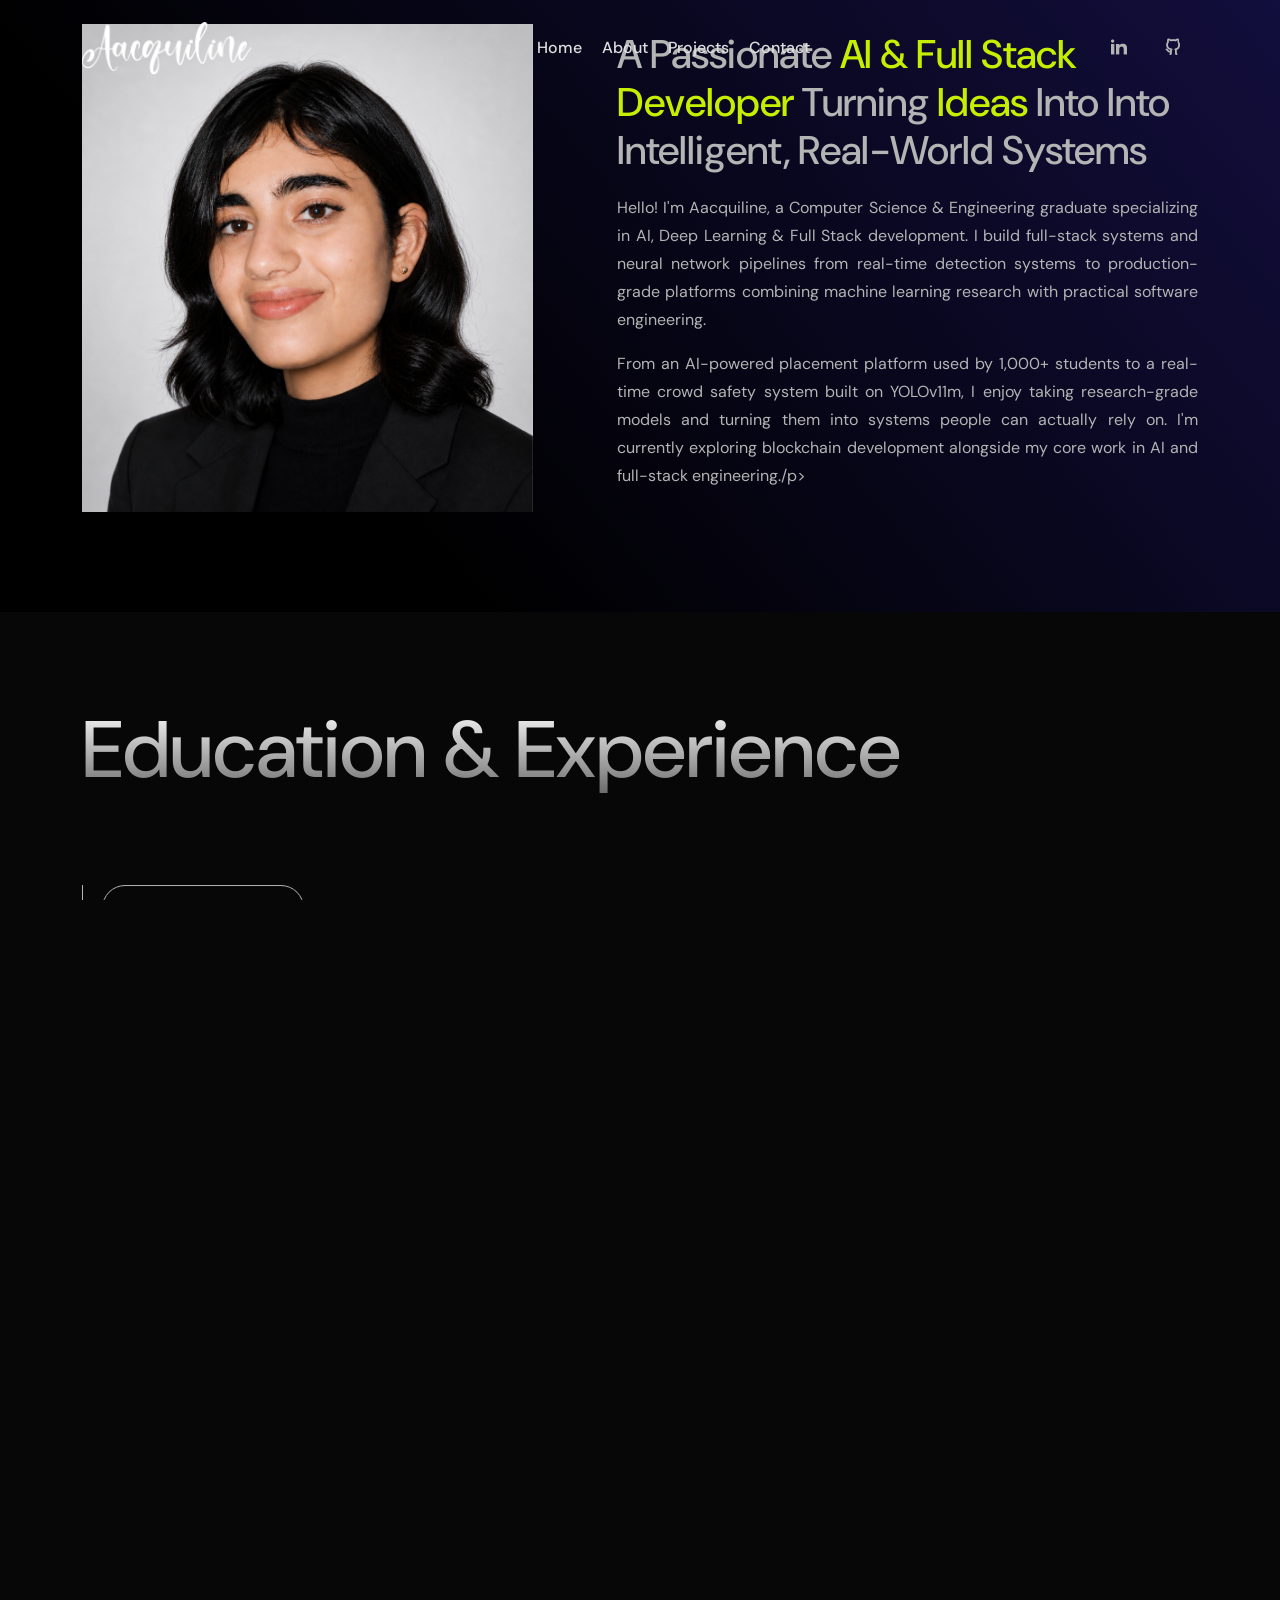
==== commit 902e4d87: "add my contact details" ====
--- a/about.html
+++ b/about.html
@@ -84,7 +84,6 @@
                                     <li><a class="nav-link-click" href="index.html">Home</a></li>
                                     <li><a class="nav-link-click" href="about.html">about</a></li>
                                     <li><a class="nav-link-click" href="projects.html">Projects</a></li>
-                                    <li><a class="nav-link-click" href="blog.html">blog</a></li>
                                     <li><a class="nav-link-click" href="contact.html">Contact</a></li>
                                 </ul>
                             </div>
--- a/assets/css/style.css
+++ b/assets/css/style.css
@@ -1,34 +1,4 @@
 ﻿/*
-* ----------------------------------------------------------------------------------------
-Author       : Tanvir Hossain
-Template Name: Wize - Creative Personal Portfolio
-Version      : 1.0                                          
-* ----------------------------------------------------------------------------------------
-*/
-
-/*
-* ----------------------------------------------------------------------------------------
-* 01.GLOBAL CSS STYLE
-* 02.COMMON CSS STYLE
-* 03.MENU CSS STYLE
-* 04.HEADER CSS STYLE
-* 05.ABOUT CSS STYLE
-* 06.SERVICE CSS STYLE
-* 07.SKILL CSS STYLE
-* 08.RESUME CSS STYLE
-* 09.PORTFOLIO CSS STYLE
-* 10.TESTIMONIALS CSS STYLE
-* 11.PRICING CSS STYLE
-* 12.CLIENTS CSS STYLE
-* 13.CONTACT CSS STYLE
-* 14.FOOTER CSS STYLE
-* 15.PRELOADER & BOUNCE CCS STYLE
-* 16.BLOG CSS STYLE
-* ----------------------------------------------------------------------------------------
-*/
-
-
-/*
 * ----------------------------------------------------------------------------------------
 * 01.GLOBAL STYLE
 * ----------------------------------------------------------------------------------------
@@ -714,7 +684,6 @@
     margin-right: 5px;
 }
 
-.slider-arrows button:last-child {}
 
 /*** Slick Dots ***/
 .slick-dots {
@@ -1257,9 +1226,66 @@
     display: block;
 }
 
-
-
-
+.me-profile img {
+    border-radius: 20px;
+    object-fit: cover;
+}
+
+p {
+    text-align: justify;
+}
+
+@media (max-width: 767px) {
+    p {
+        text-align: left;
+    }
+}
+
+/* SKILLS */
+.skills-marquee-area {
+    padding: 60px 0;
+    overflow: hidden; /* hides the part of the track that's off-screen */
+}
+
+.marquee-wrapper {
+    width: 100%;
+    overflow: hidden;
+}
+
+.marquee-track {
+    display: flex;
+    width: max-content;
+    animation: scroll-left 25s linear infinite;
+}
+
+.marquee-track:hover {
+    animation-play-state: paused; /* nice touch: pauses on hover */
+}
+
+.skill-item {
+    display: flex;
+    flex-direction: column;
+    align-items: center;
+    justify-content: center;
+    min-width: 140px;
+    margin: 0 20px;
+    font-size: 16px;
+    font-weight: 500;
+}
+
+.skill-item i {
+    font-size: 50px;
+    margin-bottom: 10px;
+}
+
+@keyframes scroll-left {
+    from {
+        transform: translateX(0);
+    }
+    to {
+        transform: translateX(-50%);
+    }
+}
 
 /*
 * ----------------------------------------------------------------------------------------
@@ -1344,320 +1370,6 @@
     transform: rotate(-45deg);
 }
 
-
-
-
-
-
-
-
-.glitch {
-    position: relative;
-    overflow: hidden;
-}
-
-.glitch img {
-    position: relative;
-    z-index: 1;
-    display: block;
-    border-radius: 40px;
-    border: 4px solid #130f40;
-}
-
-.glitch__layers {
-    position: absolute;
-    z-index: 2;
-    left: 0;
-    right: 0;
-    top: 0;
-    bottom: 0;
-}
-
-.glitch__layer {
-    position: absolute;
-    left: 0;
-    right: 0;
-    top: 0;
-    bottom: 0;
-    background-image: url(../../assets/images/about/me.jpg);
-    background-repeat: no-repeat;
-    background-position: 0 0;
-}
-
-.glitch__layer:nth-child(1) {
-    -webkit-transform: translateX(-5%);
-            transform: translateX(-5%);
-    -webkit-animation: glitch-anim-1 2s infinite linear alternate;
-            animation: glitch-anim-1 2s infinite linear alternate;
-}
-
-.glitch__layer:nth-child(2) {
-    -webkit-transform: translateX(3%) translateY(3%);
-            transform: translateX(3%) translateY(3%);
-    -webkit-animation: glitch-anim-2 2.3s -.8s infinite linear alternate;
-            animation: glitch-anim-2 2.3s -.8s infinite linear alternate;
-}
-
-.glitch__layer:nth-child(3) {
-    -webkit-transform: translateX(5%);
-            transform: translateX(5%);
-    -webkit-animation: glitch-anim-flash 1s infinite linear;
-            animation: glitch-anim-flash 1s infinite linear;
-}
-
-@-webkit-keyframes glitch-anim-1 {
-    0% {
-        -webkit-clip-path: polygon(0 0%, 100% 0%, 100% 5%, 0 5%);
-                clip-path: polygon(0 0%, 100% 0%, 100% 5%, 0 5%);
-    }
-
-    10% {
-        -webkit-clip-path: polygon(0 15%, 100% 15%, 100% 15%, 0 15%);
-                clip-path: polygon(0 15%, 100% 15%, 100% 15%, 0 15%);
-    }
-
-    20% {
-        -webkit-clip-path: polygon(0 10%, 100% 10%, 100% 20%, 0 20%);
-                clip-path: polygon(0 10%, 100% 10%, 100% 20%, 0 20%);
-    }
-
-    30% {
-        -webkit-clip-path: polygon(0 1%, 100% 1%, 100% 2%, 0 2%);
-                clip-path: polygon(0 1%, 100% 1%, 100% 2%, 0 2%);
-    }
-
-    40% {
-        -webkit-clip-path: polygon(0 35%, 100% 35%, 100% 35%, 0 35%);
-                clip-path: polygon(0 35%, 100% 35%, 100% 35%, 0 35%);
-    }
-
-    50% {
-        -webkit-clip-path: polygon(0 45%, 100% 45%, 100% 46%, 0 46%);
-                clip-path: polygon(0 45%, 100% 45%, 100% 46%, 0 46%);
-    }
-
-    60% {
-        -webkit-clip-path: polygon(0 50%, 100% 50%, 100% 70%, 0 70%);
-                clip-path: polygon(0 50%, 100% 50%, 100% 70%, 0 70%);
-    }
-
-    70% {
-        -webkit-clip-path: polygon(0 70%, 100% 70%, 100% 70%, 0 70%);
-                clip-path: polygon(0 70%, 100% 70%, 100% 70%, 0 70%);
-    }
-
-    80% {
-        -webkit-clip-path: polygon(0 80%, 100% 80%, 100% 80%, 0 80%);
-                clip-path: polygon(0 80%, 100% 80%, 100% 80%, 0 80%);
-    }
-
-    90% {
-        -webkit-clip-path: polygon(0 50%, 100% 50%, 100% 55%, 0 55%);
-                clip-path: polygon(0 50%, 100% 50%, 100% 55%, 0 55%);
-    }
-
-    100% {
-        -webkit-clip-path: polygon(0 60%, 100% 60%, 100% 70%, 0 70%);
-                clip-path: polygon(0 60%, 100% 60%, 100% 70%, 0 70%);
-    }
-}
-
-@keyframes glitch-anim-1 {
-    0% {
-        -webkit-clip-path: polygon(0 0%, 100% 0%, 100% 5%, 0 5%);
-                clip-path: polygon(0 0%, 100% 0%, 100% 5%, 0 5%);
-    }
-
-    10% {
-        -webkit-clip-path: polygon(0 15%, 100% 15%, 100% 15%, 0 15%);
-                clip-path: polygon(0 15%, 100% 15%, 100% 15%, 0 15%);
-    }
-
-    20% {
-        -webkit-clip-path: polygon(0 10%, 100% 10%, 100% 20%, 0 20%);
-                clip-path: polygon(0 10%, 100% 10%, 100% 20%, 0 20%);
-    }
-
-    30% {
-        -webkit-clip-path: polygon(0 1%, 100% 1%, 100% 2%, 0 2%);
-                clip-path: polygon(0 1%, 100% 1%, 100% 2%, 0 2%);
-    }
-
-    40% {
-        -webkit-clip-path: polygon(0 35%, 100% 35%, 100% 35%, 0 35%);
-                clip-path: polygon(0 35%, 100% 35%, 100% 35%, 0 35%);
-    }
-
-    50% {
-        -webkit-clip-path: polygon(0 45%, 100% 45%, 100% 46%, 0 46%);
-                clip-path: polygon(0 45%, 100% 45%, 100% 46%, 0 46%);
-    }
-
-    60% {
-        -webkit-clip-path: polygon(0 50%, 100% 50%, 100% 70%, 0 70%);
-                clip-path: polygon(0 50%, 100% 50%, 100% 70%, 0 70%);
-    }
-
-    70% {
-        -webkit-clip-path: polygon(0 70%, 100% 70%, 100% 70%, 0 70%);
-                clip-path: polygon(0 70%, 100% 70%, 100% 70%, 0 70%);
-    }
-
-    80% {
-        -webkit-clip-path: polygon(0 80%, 100% 80%, 100% 80%, 0 80%);
-                clip-path: polygon(0 80%, 100% 80%, 100% 80%, 0 80%);
-    }
-
-    90% {
-        -webkit-clip-path: polygon(0 50%, 100% 50%, 100% 55%, 0 55%);
-                clip-path: polygon(0 50%, 100% 50%, 100% 55%, 0 55%);
-    }
-
-    100% {
-        -webkit-clip-path: polygon(0 60%, 100% 60%, 100% 70%, 0 70%);
-                clip-path: polygon(0 60%, 100% 60%, 100% 70%, 0 70%);
-    }
-}
-
-@-webkit-keyframes glitch-anim-2 {
-    0% {
-        -webkit-clip-path: polygon(0 15%, 100% 15%, 100% 30%, 0 30%);
-                clip-path: polygon(0 15%, 100% 15%, 100% 30%, 0 30%);
-    }
-
-    15% {
-        -webkit-clip-path: polygon(0 3%, 100% 3%, 100% 3%, 0 3%);
-                clip-path: polygon(0 3%, 100% 3%, 100% 3%, 0 3%);
-    }
-
-    25% {
-        -webkit-clip-path: polygon(0 8%, 100% 8%, 100% 20%, 0 20%);
-                clip-path: polygon(0 8%, 100% 8%, 100% 20%, 0 20%);
-    }
-
-    30% {
-        -webkit-clip-path: polygon(0 20%, 100% 20%, 100% 20%, 0 20%);
-                clip-path: polygon(0 20%, 100% 20%, 100% 20%, 0 20%);
-    }
-
-    45% {
-        -webkit-clip-path: polygon(0 45%, 100% 45%, 100% 45%, 0 45%);
-                clip-path: polygon(0 45%, 100% 45%, 100% 45%, 0 45%);
-    }
-
-    50% {
-        -webkit-clip-path: polygon(0 50%, 100% 50%, 100% 57%, 0 57%);
-                clip-path: polygon(0 50%, 100% 50%, 100% 57%, 0 57%);
-    }
-
-    65% {
-        -webkit-clip-path: polygon(0 60%, 100% 60%, 100% 60%, 0 60%);
-                clip-path: polygon(0 60%, 100% 60%, 100% 60%, 0 60%);
-    }
-
-    75% {
-        -webkit-clip-path: polygon(0 80%, 100% 80%, 100% 80%, 0 80%);
-                clip-path: polygon(0 80%, 100% 80%, 100% 80%, 0 80%);
-    }
-
-    80% {
-        -webkit-clip-path: polygon(0 40%, 100% 40%, 100% 60%, 0 60%);
-                clip-path: polygon(0 40%, 100% 40%, 100% 60%, 0 60%);
-    }
-
-    95% {
-        -webkit-clip-path: polygon(0 45%, 100% 45%, 100% 60%, 0 60%);
-                clip-path: polygon(0 45%, 100% 45%, 100% 60%, 0 60%);
-    }
-
-    100% {
-        -webkit-clip-path: polygon(0 11%, 100% 11%, 100% 15%, 0 15%);
-                clip-path: polygon(0 11%, 100% 11%, 100% 15%, 0 15%);
-    }
-}
-
-@keyframes glitch-anim-2 {
-    0% {
-        -webkit-clip-path: polygon(0 15%, 100% 15%, 100% 30%, 0 30%);
-                clip-path: polygon(0 15%, 100% 15%, 100% 30%, 0 30%);
-    }
-
-    15% {
-        -webkit-clip-path: polygon(0 3%, 100% 3%, 100% 3%, 0 3%);
-                clip-path: polygon(0 3%, 100% 3%, 100% 3%, 0 3%);
-    }
-
-    25% {
-        -webkit-clip-path: polygon(0 8%, 100% 8%, 100% 20%, 0 20%);
-                clip-path: polygon(0 8%, 100% 8%, 100% 20%, 0 20%);
-    }
-
-    30% {
-        -webkit-clip-path: polygon(0 20%, 100% 20%, 100% 20%, 0 20%);
-                clip-path: polygon(0 20%, 100% 20%, 100% 20%, 0 20%);
-    }
-
-    45% {
-        -webkit-clip-path: polygon(0 45%, 100% 45%, 100% 45%, 0 45%);
-                clip-path: polygon(0 45%, 100% 45%, 100% 45%, 0 45%);
-    }
-
-    50% {
-        -webkit-clip-path: polygon(0 50%, 100% 50%, 100% 57%, 0 57%);
-                clip-path: polygon(0 50%, 100% 50%, 100% 57%, 0 57%);
-    }
-
-    65% {
-        -webkit-clip-path: polygon(0 60%, 100% 60%, 100% 60%, 0 60%);
-                clip-path: polygon(0 60%, 100% 60%, 100% 60%, 0 60%);
-    }
-
-    75% {
-        -webkit-clip-path: polygon(0 80%, 100% 80%, 100% 80%, 0 80%);
-                clip-path: polygon(0 80%, 100% 80%, 100% 80%, 0 80%);
-    }
-
-    80% {
-        -webkit-clip-path: polygon(0 40%, 100% 40%, 100% 60%, 0 60%);
-                clip-path: polygon(0 40%, 100% 40%, 100% 60%, 0 60%);
-    }
-
-    95% {
-        -webkit-clip-path: polygon(0 45%, 100% 45%, 100% 60%, 0 60%);
-                clip-path: polygon(0 45%, 100% 45%, 100% 60%, 0 60%);
-    }
-
-    100% {
-        -webkit-clip-path: polygon(0 11%, 100% 11%, 100% 15%, 0 15%);
-                clip-path: polygon(0 11%, 100% 11%, 100% 15%, 0 15%);
-    }
-}
-
-@-webkit-keyframes glitch-anim-flash {
-    0% {
-        opacity: .2;
-        -ms-filter: "progid:DXImageTransform.Microsoft.Alpha(Opacity=20)";
-    }
-
-    30%,
-    100% {
-        opacity: 0;
-        -ms-filter: "progid:DXImageTransform.Microsoft.Alpha(Opacity=0)";
-    }
-}
-
-@keyframes glitch-anim-flash {
-    0% {
-        opacity: .2;
-        -ms-filter: "progid:DXImageTransform.Microsoft.Alpha(Opacity=20)";
-    }
-
-    30%,
-    100% {
-        opacity: 0;
-        -ms-filter: "progid:DXImageTransform.Microsoft.Alpha(Opacity=0)";
-    }
-}
 
 /*
 * ----------------------------------------------------------------------------------------
@@ -2067,212 +1779,6 @@
 .single-project-item {
     padding: 30px;
     border: 1px solid var(--border-color);
-}
-
-/*
-* ----------------------------------------------------------------------------------------
-* 10.TESTIMONIALS CSS STYLE
-* ----------------------------------------------------------------------------------------
-*/
-.testimonials-area {
-    padding-top: 20px;
-}
-
-.testimonial-item {
-    -webkit-transition: 0.5s;
-    transition: 0.5s;
-    padding: 20px 20px;
-    border-radius: 16px;
-    border: 1px dashed var(--border-color);
-}
-
-
-.testimonial-item .author {
-    margin-bottom: 25px;
-    display: inline-block;
-}
-
-.testimonial-item .author img {
-    display: inline-block;
-    border-radius: 50%;
-    height: 60px;
-    width: 60px;
-}
-
-
-.testimonial-item .text {
-    margin-bottom: 30px;
-}
-
-.testimonial-item .testi-des h5 {
-    margin-bottom: 0;
-    color: var(--subtitle-color);
-    font-size: 16px;
-    line-height: 19px;
-}
-
-
-.testimonial-item .testi-des span {
-    margin-bottom: 0;
-    color: rgb(119, 119, 125);
-    font-size: 14px;
-    line-height: 22px;
-}
-
-.testimonial-item:hover {
-    border: 1px solid var(--primary-color);
-}
-
-.testimonial-item:hover .author:before {
-    color: var(--black-color);
-    background: var(--primary-color);
-}
-
-.testimonials-wrap {
-    margin-left: -15px;
-    margin-right: -15px;
-}
-
-.testimonials-wrap .testimonial-item {
-    margin-left: 15px;
-    margin-right: 15px;
-}
-
-
-
-
-
-
-/*
-* ----------------------------------------------------------------------------------------
-* 11.PRICING CSS STYLE
-* ----------------------------------------------------------------------------------------
-*/
-.pricing-area {
-    padding-top: 20px;
-}
-
-.pricing-item {
-    padding: 10px;
-    border-radius: 16px;
-    margin-bottom: 30px;
-    border: 1px solid var(--border-color);
-}
-
-.pricing-item .pricing-header {
-    padding: 20px 20px;
-    border-radius: 16px;
-    border: 1px solid var(--border-color);
-}
-
-.pricing-header h4.title {
-    margin: 12px 0px;
-    color: var(--subtitle-color);
-    font-size: 16px;
-    line-height: 19px;
-    padding-bottom: 20px;
-}
-
-.pricing-item .pricing-header .save-percent {
-    margin-bottom: 20px;
-    color: rgb(119, 119, 125);
-    font-size: 14px;
-    line-height: 17px;
-}
-
-.pricing-item .pricing-header .save-percent span {
-    color: var(--primary-color);
-}
-
-.pricing-item .pricing-header .price {
-    font-size: 38px;
-    font-weight: 500;
-    color: var(--primary-color);
-}
-
-
-
-.pricing-item .pricing-header .price:before {
-    content: '$';
-}
-
-.pricing-item .pricing-header .price:after {
-    font-size: 16px;
-    font-weight: 400;
-    color: var(--main-color);
-    content: '/Hour';
-}
-
-.pricing-item .pricing-details {
-    padding: 20px 20px;
-}
-
-
-
-.pricing-item .pricing-details p {
-    margin-bottom: 35px;
-}
-
-.pricing-item .pricing-details ul {
-    padding-bottom: 12px;
-}
-
-.pricing-item .pricing-details ul li {
-    color: rgb(119, 119, 125);
-    font-size: 14px;
-    margin-bottom: 10px;
-}
-
-.pricing-item .pricing-details ul li i {
-    padding-right: 10px;
-}
-
-
-.pricing-item .pricing-details ul li.unable {
-    color: var(--main-color);
-    opacity: 0.35;
-    -ms-filter: "progid:DXImageTransform.Microsoft.Alpha(Opacity=35)";
-}
-
-.pricing-item .pricing-details ul li.unable:before {
-    color: white;
-}
-
-
-
-
-
-
-/*
-* ----------------------------------------------------------------------------------------
-* 12.CLIENTS CSS STYLE
-* ----------------------------------------------------------------------------------------
-*/
-.client-logo-area {
-    padding-top: 20px;
-}
-
-.client-logo-wrap {
-    display: -webkit-box;
-    display: -ms-flexbox;
-    display: flex;
-    -webkit-box-align: center;
-    -ms-flex-align: center;
-    align-items: center;
-    -webkit-box-pack: justify;
-    -ms-flex-pack: justify;
-    justify-content: space-between;
-    -ms-flex-wrap: wrap;
-    flex-wrap: wrap;
-    margin-left: -30px;
-    margin-right: -30px;
-}
-
-
-
-.client-logo-wrap .client-logo-item {
-    width: calc(20% - 60px);
-    margin: 0 30px 10px;
 }
 
 
@@ -2834,539 +2340,3 @@
 .test {
     background: red !important;
 }
-
-/*
-* ----------------------------------------------------------------------------------------
-* 16.BLOG CSS STYLE
-* ----------------------------------------------------------------------------------------
-*/
-.blog-area {
-    padding: 100px 0px;
-}
-.blog-post-box{
-    margin-bottom: 60px;
-}
-.blog-post-box .blog-post-img {
-    position: relative;
-    overflow: hidden;
-    -webkit-transform: translate3d(0, 0, 0);
-    transform: translate3d(0, 0, 0);
-    border-radius: 0.5em
-}
-
-.blog-post-box .blog-post-img img {
-    -webkit-transform: scale(1);
-    transform: scale(1);
-    -webkit-transition: transform 0.4s cubic-bezier(0.165, 0.84, 0.44, 1);
-    -webkit-transition: -webkit-transform 0.4s cubic-bezier(0.165, 0.84, 0.44, 1);
-    transition: -webkit-transform 0.4s cubic-bezier(0.165, 0.84, 0.44, 1);
-    transition: transform 0.4s cubic-bezier(0.165, 0.84, 0.44, 1);
-    transition: transform 0.4s cubic-bezier(0.165, 0.84, 0.44, 1), -webkit-transform 0.4s cubic-bezier(0.165, 0.84, 0.44, 1)
-}
-
-.blog-post-box .blog-post-img .blog-post-category {
-    position: absolute;
-    top: 16px;
-    left: 16px;
-    background: rgba(0, 0, 0, 0.2);
-    -webkit-backdrop-filter: blur(5px);
-            backdrop-filter: blur(5px);
-    border-radius: 2em;
-    padding: 0.5em 1em;
-    color: white;
-    font-weight: 400;
-    font-size: 0.9em;
-    text-transform: uppercase;
-    letter-spacing: 0.5px
-}
-
-.blog-post-box .blog-post-img .blog-post-category a {
-    color: white
-}
-
-.blog-post-box .blog-post-img .blog-post-category a:hover {
-    color: white
-}
-
-.blog-post-box .blog-post-img:hover img {
-    -webkit-transform: scale(1.04);
-    transform: scale(1.04);
-    -webkit-filter: blur(1.5px);
-    filter: url('data:image/svg+xml;charset=utf-8,<svg xmlns="http://www.w3.org/2000/svg"><filter id="filter"><feGaussianBlur stdDeviation="1.5" /></filter></svg>#filter');
-    filter: blur(1.5px)
-}
-
-.blog-post-caption{
-    padding-left: 60px;
-}
-
-.blog-post-caption h2 a{
-    display: block;
-    font-size: 40px;
-    padding: 10px 0px;
-    color: var(--white-color);
-}
-
-.blog-post-caption h3{
-    font-size: 16px;
-    text-transform: uppercase;
-    color: var(--main-color);
-}
-
-
-.blog-category{
-    padding: 80px 0px;
-}
-.single-blog-post {
-    margin-bottom: 50px;
-}
-
-.single-blog-post h2 {
-    font-size: 22px;
-}
-
-.single-blog-post a.read-more {
-    background: #000;
-    color: #fff;
-    padding: 6px 20px;
-    border: 1px solid #000;
-}
-
-.single-blog-post a.read-more:hover {
-    background: transparent;
-    color: #000;
-    border: 1px solid #000;
-}
-
-.post-date {
-    margin-bottom: 10px;
-    border-bottom: 1px solid var(--border-color);
-    padding-bottom: 30px;
-}
-
-.post-date span {
-    margin-right: 20px;
-    color: var(--heading-color);
-    background: var(--primary-color);
-    padding: 10px 20px;
-    border-radius: 10px;
-    text-transform: uppercase;
-}
-
-.post-date span i {
-    margin-right: 5px;
-    color: var(--black-color);
-}
-
-.single-blog-post p {
-    font-size: 16px;
-    margin-bottom: 20px;
-}
-
-.blog-carosel-control {
-    position: absolute;
-    top: 50%;
-    color: #000;
-    font-size: 30px;
-    margin-top: -50px;
-    background: #333;
-    height: 100px;
-    width: 25px;
-    text-align: center;
-    line-height: 99px;
-}
-
-.blog-carosel-control.right {
-    right: 0px;
-    left: auto;
-}
-
-.pagination {
-    margin: 0;
-}
-
-ul.blog_pagination li a {
-    border: 1px solid #e8e8e9;
-    border-radius: 0 !important;
-    color: #353535;
-    font-size: 16px;
-    height: 35px;
-    line-height: 20px;
-    margin: 5px;
-    width: 35px;
-}
-
-.black-icon {
-    background: #333 none repeat scroll 0 0 !important;
-    color: #fff !important;
-}
-
-.black-icon:hover {
-    background: #333 !important;
-}
-
-.black-icon i {
-    font-size: 14px;
-}
-
-ul.blog_pagination li a:hover {
-    color: #fff;
-    background: #333;
-    border: 1px solid #333;
-}
-
-.single-side-bar {
-    margin-bottom: 40px;
-    overflow: hidden;
-}
-
-.single-side-bar h2 {
-    margin-bottom: 15px;
-    font-size: 22px;
-    margin-top: 0;
-    text-transform: capitalize;
-}
-
-.single-side-bar input {
-    background: rgba(0, 0, 0, 0) none repeat scroll 0 0;
-    border: 1px solid #333;
-    border-radius: 0;
-    box-shadow: none;
-    color: #e3e8f0;
-    height: 50px;
-    float: left;
-    padding-left: 10px;
-}
-
-.single-side-bar input:hover,
-.single-side-bar input:focus {
-    border: 1px solid #333;
-    box-shadow: none;
-    outline: 0 none;
-}
-
-.single-side-bar button {
-    background: #333 none repeat scroll 0 0;
-    border: 1px solid #333;
-    color: #fff;
-    height: 42px;
-    padding: 0 32px;
-    -webkit-transition: .3s;
-    transition: .3s;
-}
-
-.single-side-bar button:hover {
-    background: transparent;
-    color: #fff;
-    border: 1px solid #333;
-    -webkit-transition: .3s;
-    transition: .3s;
-}
-
-.single-side-bar ul {
-    margin: 0;
-    padding: 0;
-    list-style: none;
-}
-
-.single-side-bar ul li a {
-    color: #fff;
-    display: block;
-    font-size: 16px;
-    padding: 5px 0;
-    opacity: .7;
-    -ms-filter: "progid:DXImageTransform.Microsoft.Alpha(Opacity=70)";
-}
-
-.single-side-bar ul li a span {
-    float: right;
-}
-
-.single-side-bar ul li a:hover {
-    color: var(--primary-color);
-}
-
-.single-blog-social-icon {
-    overflow: hidden;
-    float: left;
-    width: 177px;
-    margin-bottom: 10px;
-}
-
-.single-blog-social-icon i {
-    border: 1px solid #333;
-    border-radius: 50px;
-    float: left;
-    font-size: 22px;
-    height: 50px;
-    line-height: 50px;
-    margin-right: 15px;
-    text-align: center;
-    width: 50px;
-}
-
-.single-blog-social-icon .facebook {
-    border: 1px solid #5d82d1;
-    color: #5d82d1;
-}
-
-.single-blog-social-icon .twitter {
-    border: 1px solid #00BFF3;
-    color: #00BFF3;
-}
-
-.single-blog-social-icon .youtube {
-    border: 1px solid #CB1D1F;
-    color: #CB1D1F;
-}
-
-.single-blog-social-icon .youtube-play {
-    border: 1px solid #CB1D1F;
-    color: #CB1D1F;
-}
-
-.single-blog-social-icon .behance {
-    border: 1px solid #0068FF;
-    color: #0068FF;
-}
-
-.single-blog-social-icon .dribbble {
-    border: 1px solid #EA4C8A;
-    color: #EA4C8A;
-}
-
-.tag {
-    overflow: hidden;
-}
-
-.tag a {
-    color: #fff;
-    float: left;
-    font-size: 14px;
-    font-weight: 300;
-    border-radius: 12px;
-    margin: 5px 7px;
-    -webkit-transition: all 0.3s ease 0s;
-    transition: all 0.3s ease 0s;
-    padding: 8px 20px;
-    border: 1px solid var(--border-color);
-}
-
-.tag a:hover {
-    color: #ccc;
-    border: 1px solid #333;
-    background: transparent;
-}
-
-.single-blog-post-details blockquote {
-    font-size: 16px;
-    line-height: 28px;
-    padding-left: 40px;
-    border-left: 1px solid #fff;
-}
-
-.single-blog-post-details img {
-    width: 100%;
-}
-
-.single-blog-post-details h2 {
-    padding: 20px 0px;
-    font-size: 40px;
-    color: var(--white-color);
-}
-
-.next-previews-button-design {
-    margin-top: 40px;
-    overflow: hidden;
-}
-
-.next-previews-button-design a {
-    color: #000;
-}
-
-.post-comments-area {
-    overflow: hidden;
-    margin-top: 50px;
-}
-
-.post-comments-area h2 {
-    margin-bottom: 20px;
-}
-
-.single-comment {
-    overflow: hidden;
-    margin-bottom: 60px;
-}
-
-.single-comment img {
-    float: left;
-    margin-right: 50px;
-    margin-bottom: 80px;
-    width: 100px;
-    border-radius: 50%;
-}
-
-.single-comment h5 {
-    font-weight: 700;
-}
-
-.single-comment p {}
-
-.single-comment a {
-    color: #fff;
-    -webkit-transition: all 0.3s ease 0s;
-    transition: all 0.3s ease 0s;
-}
-
-.single-comment a:hover {
-    color: #333;
-}
-
-.single-comment a i {
-    font-size: 10px;
-    background: #767676 none repeat scroll 0 0;
-    color: #fff;
-    padding: 5px;
-    margin-right: 5px;
-    border-radius: 30px;
-    -webkit-transition: all 0.3s ease 0s;
-    transition: all 0.3s ease 0s;
-}
-
-.single-comment a:hover i {
-    background: #333 none repeat scroll 0 0;
-    border-radius: 30px;
-    color: #fff;
-    font-size: 10px;
-    padding: 5px;
-}
-
-.comment-form-area {
-    margin-left: 150px;
-    background: #191919;
-    padding: 50px 30px;
-    border-radius: 12px;
-}
-
-.comment-form-area input {
-    background: var(--white-color);
-    border: 1px solid #e3e8f0;
-    box-shadow: none;
-    color: var(--black-color);
-    height: 50px;
-    border-radius: 0;
-    padding-left: 10px;
-}
-
-
-.comment-form-area input:hover,
-.comment-form-area input:focus {
-    border: 1px solid var(--border-color);
-    box-shadow: none;
-    outline: 0 none;
-}
-
-.comment-form-area textarea {
-    background: var(--white-color);
-    border: 1px solid #e3e8f0;
-    box-shadow: none;
-    color: var(--black-color);
-    height: 150px;
-    border-radius: 0;
-    padding-left: 10px;
-}
-
-.comment-form-area textarea:hover,
-.comment-form-area textarea:focus {
-    border: 1px solid var(--border-color);
-    box-shadow: none;
-    outline: 0 none;
-}
-
-.comment-form-area button {
-    background: var(--primary-color) none repeat scroll 0 0;
-    border: 1px solid #333;
-    color: var(--black-color);
-    font-size: 16px;
-    padding: 8px 20px;
-    display: inline-block;
-    border-radius: 12px;
-}
-
-.owl-theme .owl-controls .owl-page span {
-    display: block;
-    width: 6px;
-    height: 6px;
-    margin: 5px 7px;
-    filter: Alpha(Opacity=50);
-    opacity: 0.5;
-    -ms-filter: "progid:DXImageTransform.Microsoft.Alpha(Opacity=50)";
-    border-radius: 20px;
-    background: #000;
-}
-
-.single-blog {
-    margin-right: 30px;
-}
-
-.single-blog h5 {
-    font-weight: 300;
-    font-size: 12px;
-}
-
-.single-blog h3 {
-    color: #aeaeae;
-    padding: 10px 15px;
-    font-size: 10px;
-    text-transform: uppercase;
-    display: inline-block;
-    letter-spacing: 3px;
-}
-
-.single-blog h2 {
-    margin-top: 0;
-}
-
-.single-blog h2 a {
-    font-size: 30px;
-    margin-top: 0;
-    margin-bottom: 20px;
-    text-transform: capitalize;
-    font-weight: 700;
-    color: #000;
-}
-
-.single-blog p {
-    padding-bottom: 30px;
-}
-
-.blog-description {
-    padding: 20px 30px;
-    border: 1px solid #f8f8f8;
-    text-align: center;
-}
-
-.blog-area .owl-theme .owl-controls .owl-page span {
-    display: block;
-    width: 5px;
-    height: 5px;
-    margin: 5px 7px;
-    border-radius: 20px;
-    background: #000;
-}
-
-.single-blog-post-details,
-.single-blog-sidebar-area,
-.post-comments-area {
-    padding-right: 60q;
-}
-
-
-.single-side-bar {
-    -webkit-transition: 0.5s;
-    transition: 0.5s;
-    margin-bottom: 30px;
-    border-radius: 14px;
-    padding: 25px;
-    border: 1px solid var(--border-color);
-}
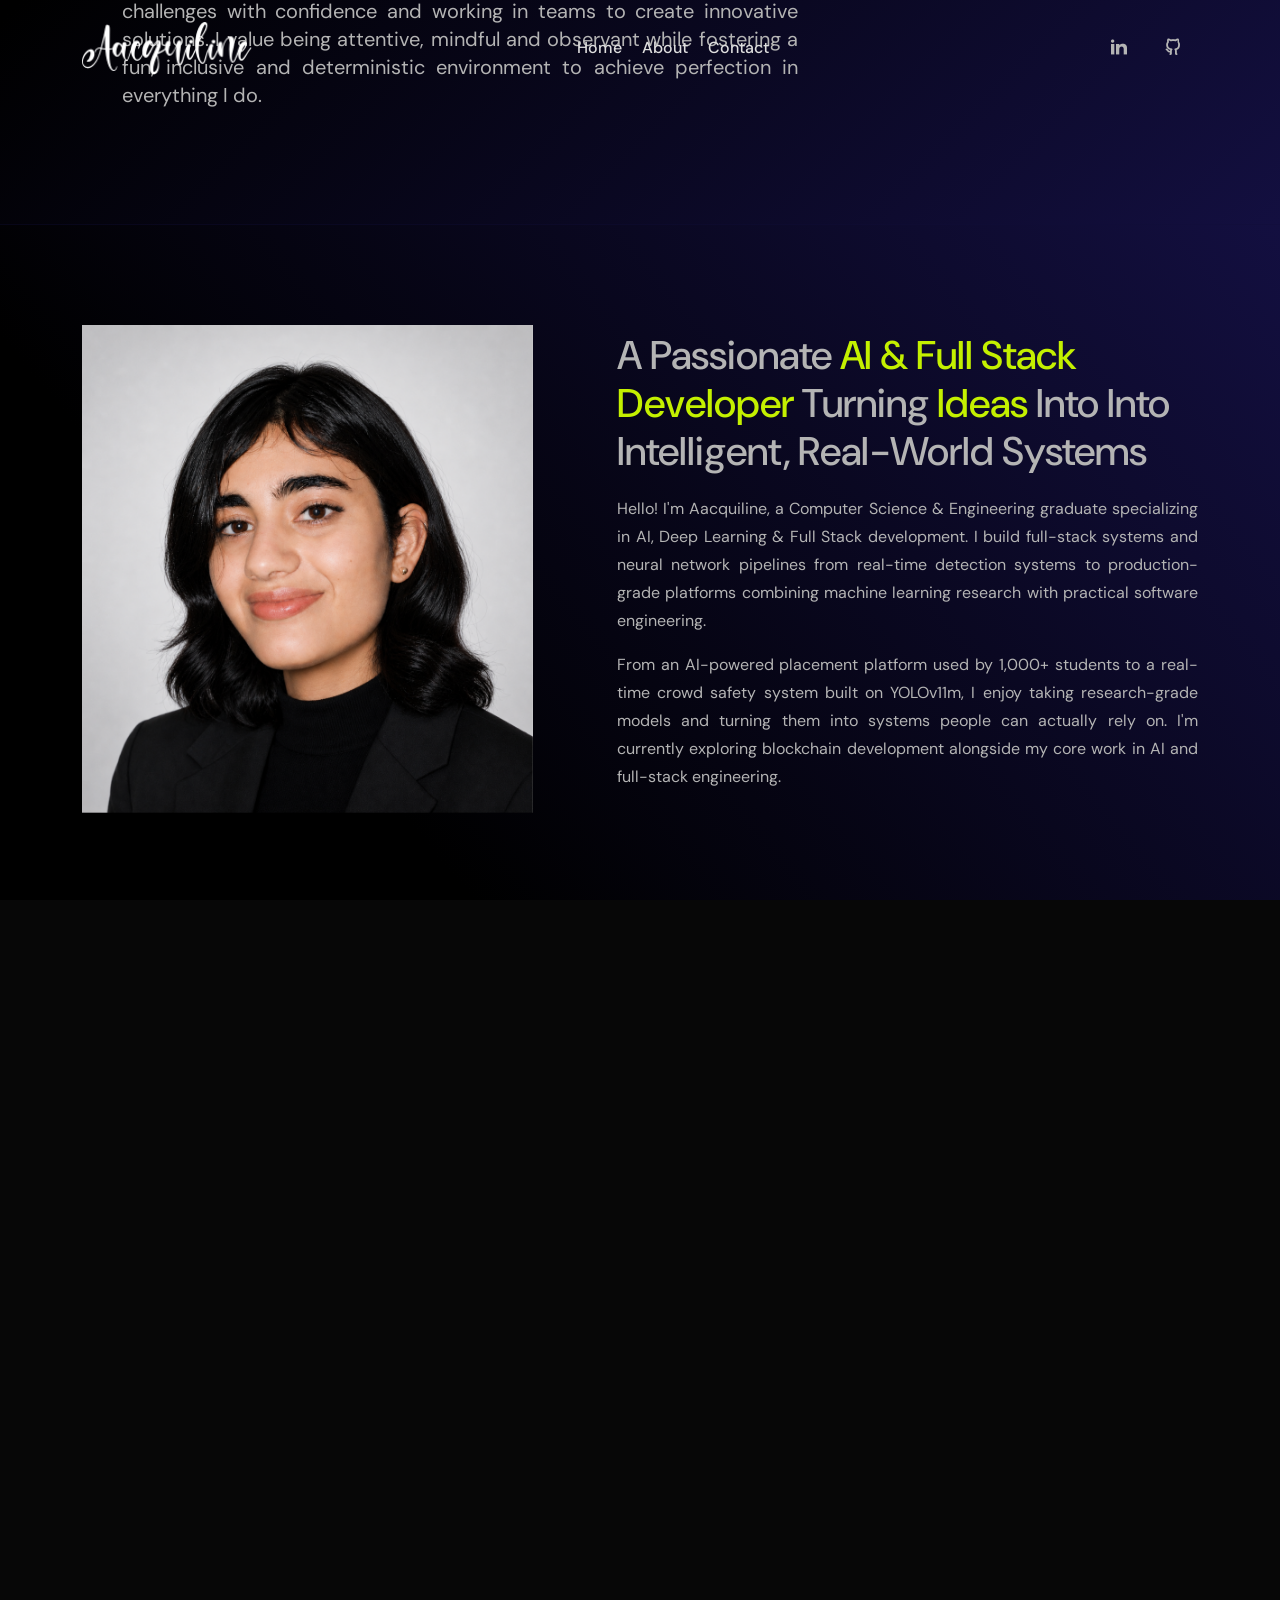
==== commit e184942c: "add my projects" ====
--- a/about.html
+++ b/about.html
@@ -83,7 +83,6 @@
                                 <ul class="navigation clearfix">
                                     <li><a class="nav-link-click" href="index.html">Home</a></li>
                                     <li><a class="nav-link-click" href="about.html">about</a></li>
-                                    <li><a class="nav-link-click" href="projects.html">Projects</a></li>
                                     <li><a class="nav-link-click" href="contact.html">Contact</a></li>
                                 </ul>
                             </div>
@@ -157,7 +156,7 @@
                                             crowd safety system built on YOLOv11m, I enjoy taking research-grade models
                                             and turning them into systems people can actually rely on. I'm currently
                                             exploring blockchain development alongside my core work in AI and full-stack
-                                            engineering./p>
+                                            engineering.</p>
                                     </div>
                                 </div>
                                 <!-- / END ABOUT TEXT DESIGN AREA -->
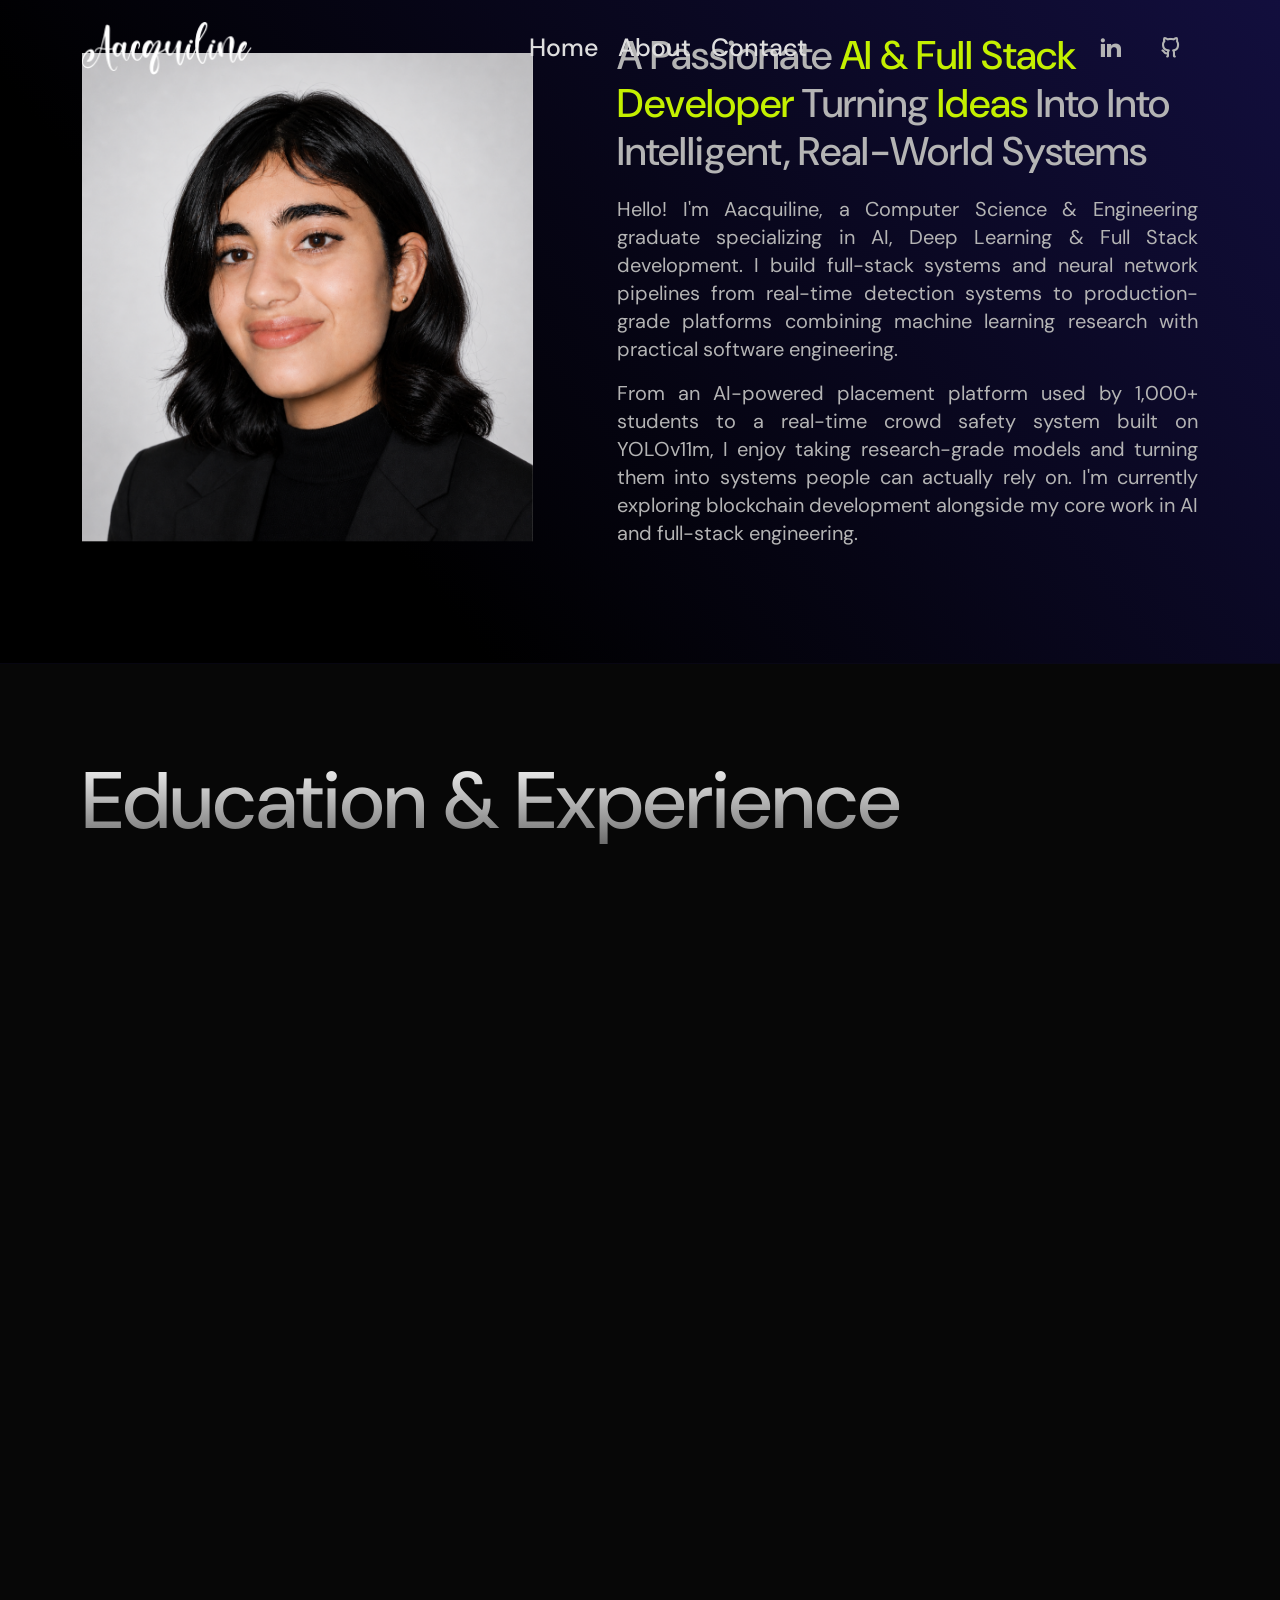
==== commit 95f75659: "add download option for resume" ====
--- a/about.html
+++ b/about.html
@@ -281,12 +281,12 @@
                             <!-- START ABOUT TEXT DESIGN AREA -->
                             <div class="col-lg-12">
                                 <div class="call-to-action-part wow fadeInUp delay-0-2s text-center">
-                                    <h2>Are You Ready to kickstart your project?</h2>
-                                    <p>Reach out and let's make it happen ✨. I'm also available for full-time or
-                                        Part-time opportunities to push the boundaries of design and deliver exceptional
-                                        work.</p>
+                                    <h2>Let's Build Something Great Together</h2>
+                                    <p>I'm a Computer Science graduate looking for full-time opportunities in AI, Deep
+                                        Learning, and Full-Stack Development. If you'd like to collaborate, discuss a
+                                        role, or just talk tech, I'd love to hear from you.</p>
                                     <div class="hero-btns">
-                                        <a href="contact.html" class="theme-btn call-to-action-button">Let's Talk <i
+                                        <a href="contact.html" class="theme-btn call-to-action-button">Let's Connect <i
                                                 class="ri-download-line"></i></a>
                                     </div>
                                 </div>
--- a/assets/css/style.css
+++ b/assets/css/style.css
@@ -38,7 +38,7 @@
     background: var(--body-background);
     font-weight: 400;
     line-height: 30px;
-    font-size: 16px;
+    font-size: 20px;
     font-family: "DM Sans", sans-serif;
     overflow-x: hidden;
 
@@ -978,7 +978,7 @@
     opacity: 1;
     -ms-filter: "progid:DXImageTransform.Microsoft.Alpha(Opacity=100)";
     display: block;
-    font-size: 16px;
+    font-size: 25px;
     font-weight: 500;
     text-transform: capitalize;
     position: relative;
@@ -1327,7 +1327,7 @@
 }
 
 .about-social ul li a {
-    font-size: 20px;
+    font-size: 25px;
 }
 
 .about-image-part .dot-shape {
@@ -1397,8 +1397,8 @@
 .service-item .content p {
     margin-bottom: 0;
     color: rgb(119, 119, 125);
-    font-size: 16px;
-    line-height: 22px;
+    font-size: 20px;
+    line-height: 26px;
 }
 
 .service-item .content h4 {
@@ -2335,8 +2335,3 @@
     border-radius: 0.5rem;
     box-shadow: 0 0.5rem 1rem -0.25rem var(--clr-primary-900);
 }
-
-/* for testing purposed to ensure the animation lined up correctly */
-.test {
-    background: red !important;
-}
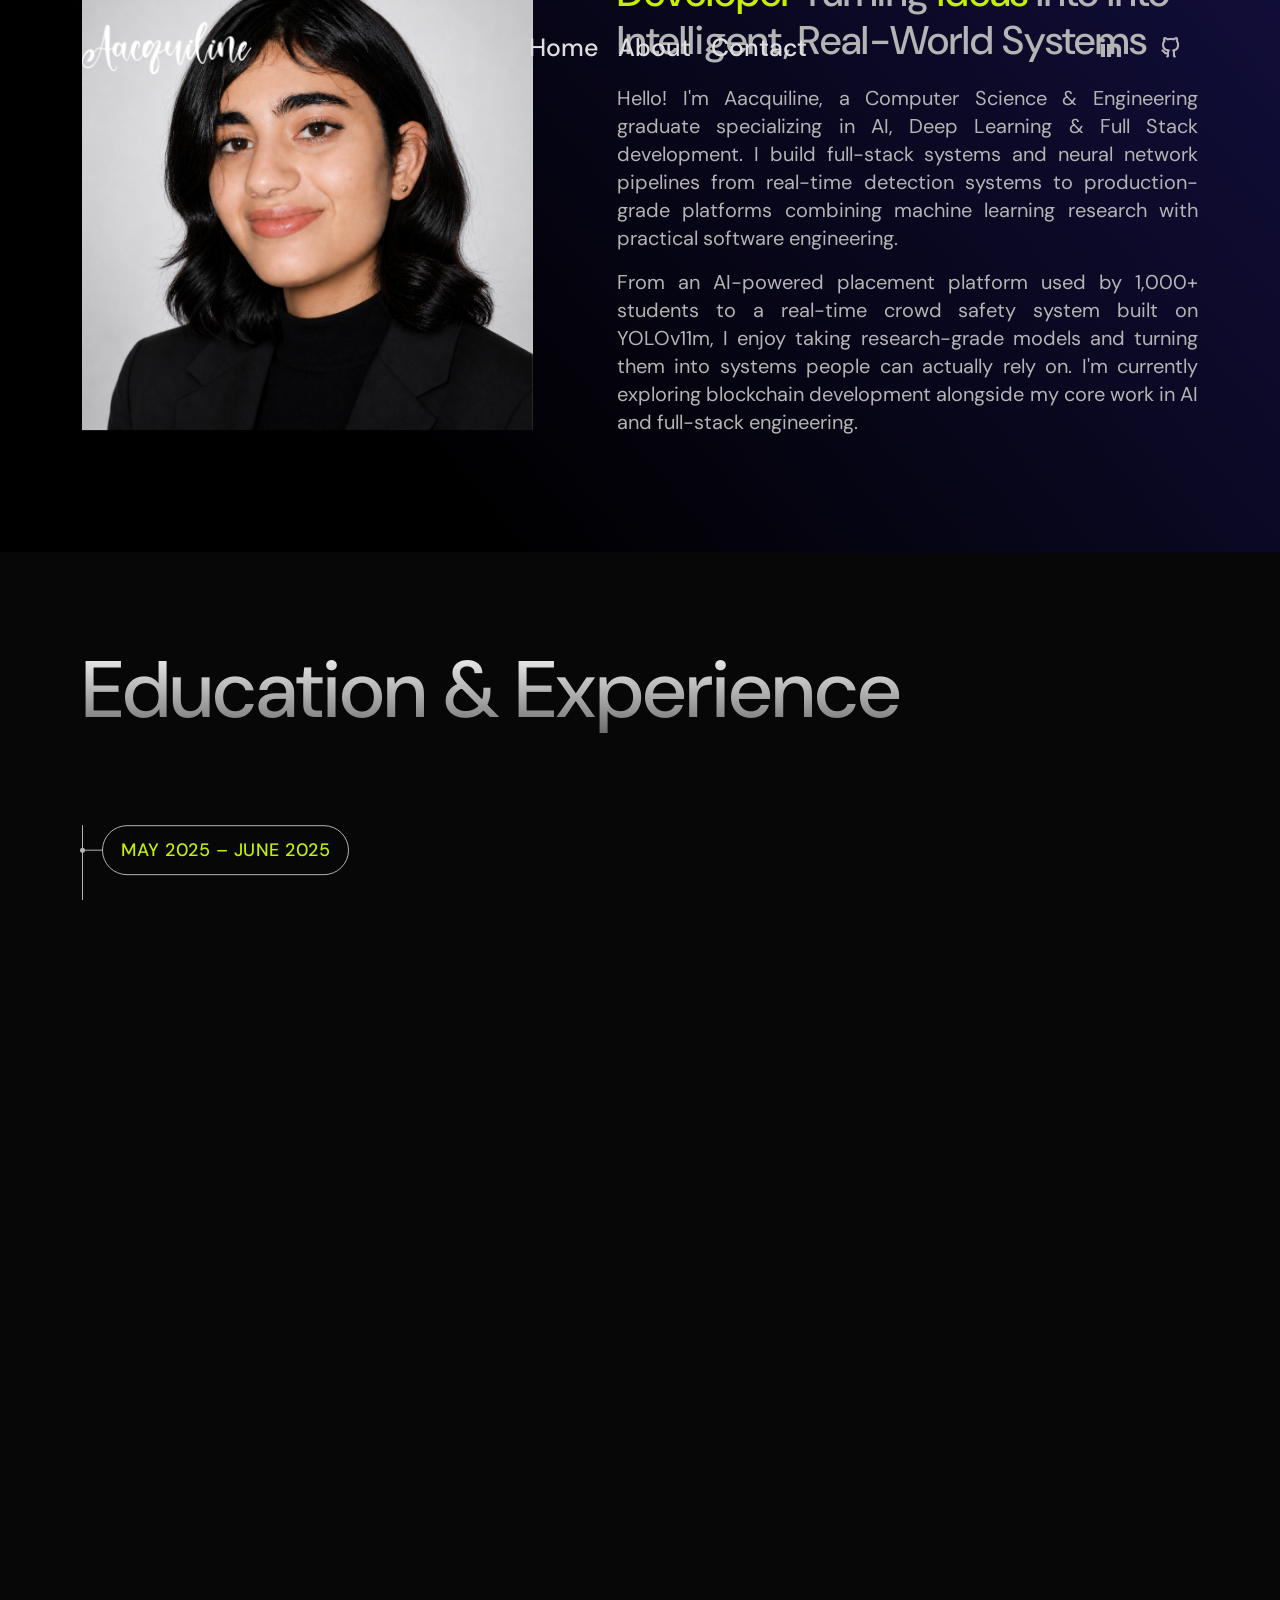
==== commit d7f5c353: "add favicon" ====
--- a/about.html
+++ b/about.html
@@ -12,7 +12,11 @@
     <!-- PAGE TITLE -->
     <title>AACQUILINE - Personal Portfolio</title>
     <!-- FAVICON ICON -->
-    <link rel="shortcut icon" href="assets/images/favicon.png" type="image/x-icon" />
+    <link rel="icon" type="image/png" href="./favicon/favicon-96x96.png" sizes="96x96" />
+    <link rel="icon" type="image/svg+xml" href="./favicon/favicon.svg" />
+    <link rel="shortcut icon" href="./favicon/favicon.ico" />
+    <link rel="apple-touch-icon" sizes="180x180" href="./favicon/apple-touch-icon.png" />
+    <link rel="manifest" href="./favicon/site.webmanifest" />
     <!-- ALL GOOGLE FONTS -->
     <link rel="preconnect" href="https://fonts.googleapis.com">
     <link rel="preconnect" href="https://fonts.gstatic.com" crossorigin>
--- a/assets/css/style.css
+++ b/assets/css/style.css
@@ -402,7 +402,7 @@
     cursor: pointer;
     display: inline-block;
     border: 1px solid var(--button-border);
-    font-size: 16px;
+    font-size: 20px;
     font-weight: 500;
     line-height: 20px;
     margin: 0 5px 10px 0;
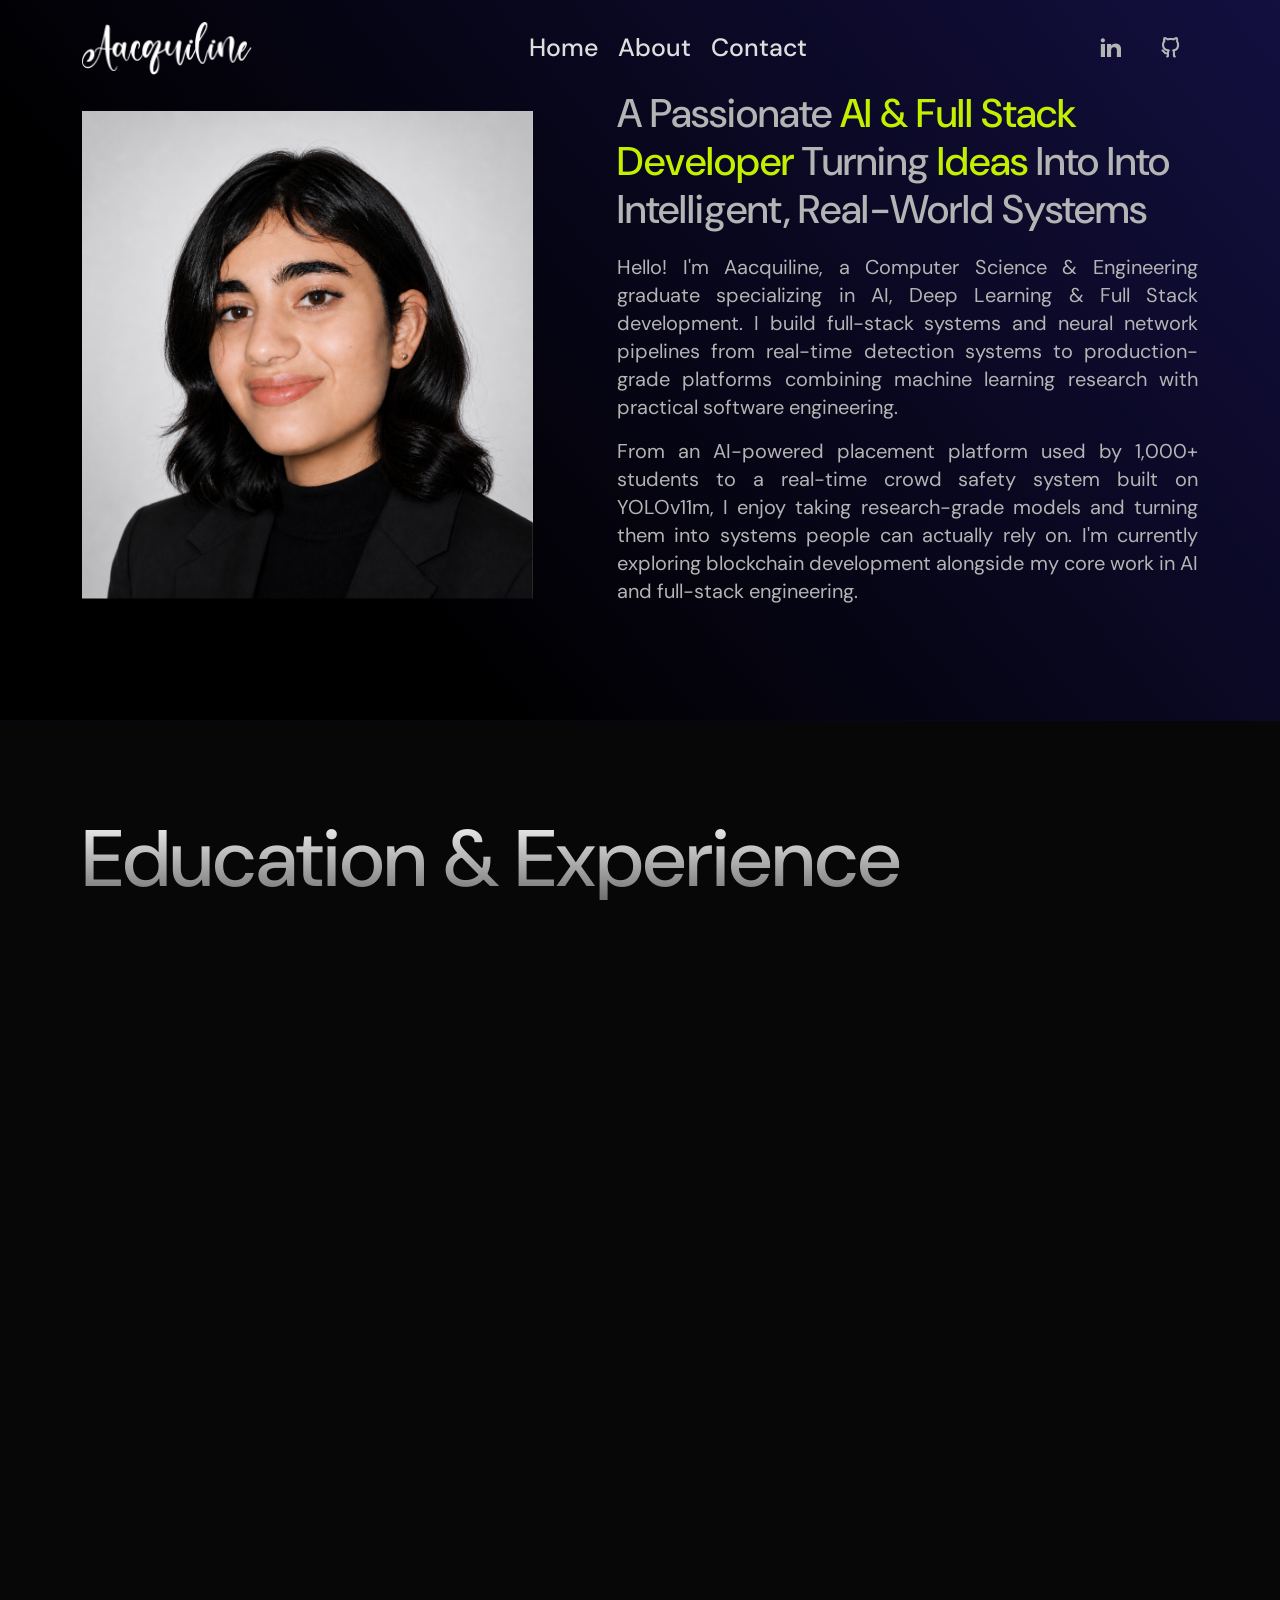
==== commit 91899768: "fixed errors in css" ====
--- a/about.html
+++ b/about.html
@@ -49,9 +49,6 @@
     <div id="magic-cursor">
         <div id="ball"></div>
     </div>
-    <div id="magic-cursor">
-        <div id="ball"></div>
-    </div>
     <!-- / END MAGIC CURSOR AND BALL AREA-->
     <!-- START MENU DESIGN AREA -->
     <header class="main-header">
--- a/assets/css/style.css
+++ b/assets/css/style.css
@@ -105,6 +105,7 @@
 
 p {
     line-height: 28px;
+    text-align: justify;
 }
 
 ul,
@@ -1231,10 +1232,6 @@
     object-fit: cover;
 }
 
-p {
-    text-align: justify;
-}
-
 @media (max-width: 767px) {
     p {
         text-align: left;
@@ -1269,7 +1266,7 @@
     justify-content: center;
     min-width: 140px;
     margin: 0 20px;
-    font-size: 16px;
+    font-size: 20px;
     font-weight: 500;
 }
 
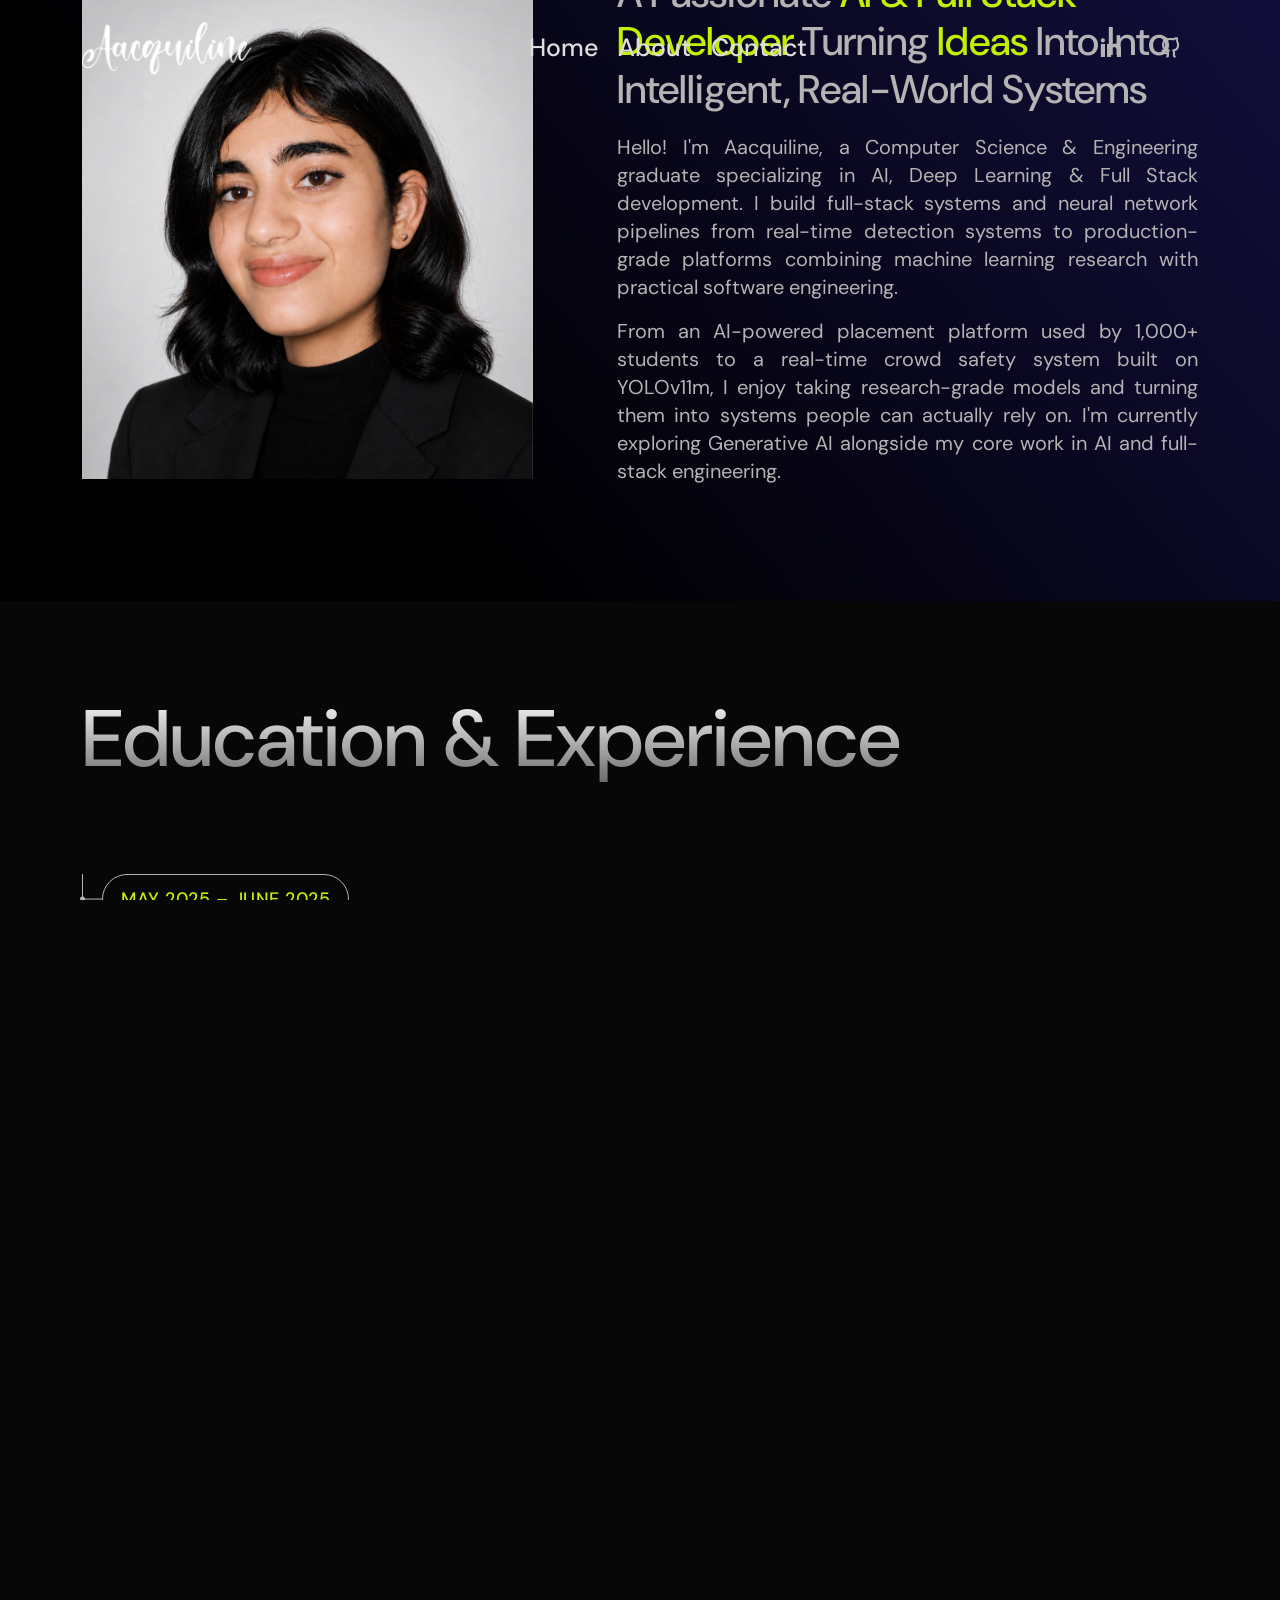
==== commit 06d117e5: "edit my about" ====
--- a/about.html
+++ b/about.html
@@ -41,7 +41,6 @@
     <link rel="stylesheet" href="assets/css/style.css" />
     <!-- RESPONSIVE CSS -->
     <link rel="stylesheet" href="assets/css/responsive.css">
-    <!-- HTML5 shim and Respond.js IE8 support of HTML5 elements and media queries -->
 </head>
 
 <body>
@@ -156,7 +155,7 @@
                                         <p>From an AI-powered placement platform used by 1,000+ students to a real-time
                                             crowd safety system built on YOLOv11m, I enjoy taking research-grade models
                                             and turning them into systems people can actually rely on. I'm currently
-                                            exploring blockchain development alongside my core work in AI and full-stack
+                                            exploring Generative AI alongside my core work in AI and full-stack
                                             engineering.</p>
                                     </div>
                                 </div>
--- a/assets/css/style.css
+++ b/assets/css/style.css
@@ -108,11 +108,6 @@
     text-align: justify;
 }
 
-ul,
-li {
-    margin: 0;
-    padding: 0;
-}
 
 fieldset {
     border: 0 none;
@@ -149,7 +144,6 @@
 
 ul,
 li {
-    list-style: none;
     padding: 0;
     margin: 0;
 }
@@ -188,6 +182,17 @@
     border-bottom: 2px solid rgba(41, 41, 41, 0.1);
 }
 
+input:-ms-input-placeholder,
+select:-ms-input-placeholder,
+textarea:-ms-input-placeholder,
+.nice-select:-ms-input-placeholder,
+.form-control:-ms-input-placeholder {
+    color: var(--heading-color);
+    opacity: .4;
+    -ms-filter: "progid:DXImageTransform.Microsoft.Alpha(Opacity=40)";
+}
+
+
 input::-webkit-input-placeholder,
 select::-webkit-input-placeholder,
 textarea::-webkit-input-placeholder,
@@ -198,51 +203,11 @@
     -ms-filter: "progid:DXImageTransform.Microsoft.Alpha(Opacity=40)";
 }
 
-input:-ms-input-placeholder,
-select:-ms-input-placeholder,
-textarea:-ms-input-placeholder,
-.nice-select:-ms-input-placeholder,
-.form-control:-ms-input-placeholder {
-    color: var(--heading-color);
-    opacity: .4;
-    -ms-filter: "progid:DXImageTransform.Microsoft.Alpha(Opacity=40)";
-}
-
-input::-ms-input-placeholder,
-select::-ms-input-placeholder,
-textarea::-ms-input-placeholder,
-.nice-select::-ms-input-placeholder,
-.form-control::-ms-input-placeholder {
-    color: var(--heading-color);
-    opacity: .4;
-    -ms-filter: "progid:DXImageTransform.Microsoft.Alpha(Opacity=40)";
-}
-
-input::-webkit-input-placeholder,
-select::-webkit-input-placeholder,
-textarea::-webkit-input-placeholder,
-.nice-select::-webkit-input-placeholder,
-.form-control::-webkit-input-placeholder {
-    color: var(--heading-color);
-    opacity: .4;
-    -ms-filter: "progid:DXImageTransform.Microsoft.Alpha(Opacity=40)";
-}
-
 input::-moz-placeholder,
 select::-moz-placeholder,
 textarea::-moz-placeholder,
 .nice-select::-moz-placeholder,
 .form-control::-moz-placeholder {
-    color: var(--heading-color);
-    opacity: .4;
-    -ms-filter: "progid:DXImageTransform.Microsoft.Alpha(Opacity=40)";
-}
-
-input:-ms-input-placeholder,
-select:-ms-input-placeholder,
-textarea:-ms-input-placeholder,
-.nice-select:-ms-input-placeholder,
-.form-control:-ms-input-placeholder {
     color: var(--heading-color);
     opacity: .4;
     -ms-filter: "progid:DXImageTransform.Microsoft.Alpha(Opacity=40)";
@@ -549,7 +514,6 @@
 
 .list-style-two li:before {
     content: "\f00c";
-    line-height: 1;
     font-size: 16px;
     margin-right: 20px;
     color: var(--lighter-color);
@@ -559,7 +523,7 @@
     line-height: 30px;
     border-radius: 50%;
     text-align: center;
-    font-family: "Font Awesome 5 Pro";
+    font-family: "Font Awesome 5 Pro", sans-serif;
 }
 
 .list-style-two li:not(:last-child) {
@@ -1259,19 +1223,19 @@
     animation-play-state: paused; /* nice touch: pauses on hover */
 }
 
-.skill-item {
+.skill-marquee-item{
     display: flex;
     flex-direction: column;
     align-items: center;
     justify-content: center;
     min-width: 140px;
     margin: 0 20px;
-    font-size: 20px;
+    font-size: 30px;
     font-weight: 500;
 }
 
-.skill-item i {
-    font-size: 50px;
+.skill-marquee-item i {
+    font-size: 100px;
     margin-bottom: 10px;
 }
 
@@ -1475,7 +1439,6 @@
     background: var(--black-color);
 }
 
-.extra-skills {}
 
 .extra-skills ul {
     margin-top: 30px;
@@ -1951,7 +1914,6 @@
     font-weight: 500;
 }
 
-.footer-bottom {}
 
 .call-to-action-part {
     padding: 50px 100px;
@@ -1996,113 +1958,6 @@
 * 15.PRELOADER & BOUNCE CCS STYLE
 * ----------------------------------------------------------------------------------------
 */
-
-body.loaded {
-    overflow: hidden !important;
-    height: 100% !important;
-}
-
-.preloader {
-    position: fixed;
-    z-index: 10;
-    height: 100vh;
-    width: 100%;
-    left: 0;
-    top: 0;
-    display: -webkit-box;
-    display: -ms-flexbox;
-    display: flex;
-    overflow: hidden;
-    -webkit-box-align: center;
-    -ms-flex-align: center;
-    align-items: center;
-    -webkit-box-pack: center;
-    -ms-flex-pack: center;
-    justify-content: center;
-    background: transparent;
-    z-index: 99999999999999;
-}
-
-.preloader svg {
-    position: absolute;
-    top: 0;
-    width: 100vw;
-    height: 110vh;
-    fill: var(--tj-black-2);
-}
-
-.preloader .preloader-heading .load-text {
-    font-size: 20px;
-    font-weight: 200;
-    letter-spacing: 15px;
-    text-transform: uppercase;
-    z-index: 20;
-}
-
-.load-text span {
-    -webkit-animation: loading 1s infinite alternate;
-    animation: loading 1s infinite alternate;
-}
-
-.load-text span:nth-child(1) {
-    -webkit-animation-delay: 0s;
-    animation-delay: 0s;
-}
-
-.load-text span:nth-child(2) {
-    -webkit-animation-delay: 0.1s;
-    animation-delay: 0.1s;
-}
-
-.load-text span:nth-child(3) {
-    -webkit-animation-delay: 0.2s;
-    animation-delay: 0.2s;
-}
-
-.load-text span:nth-child(4) {
-    -webkit-animation-delay: 0.3s;
-    animation-delay: 0.3s;
-}
-
-.load-text span:nth-child(5) {
-    -webkit-animation-delay: 0.4s;
-    animation-delay: 0.4s;
-}
-
-.load-text span:nth-child(6) {
-    -webkit-animation-delay: 0.5s;
-    animation-delay: 0.5s;
-}
-
-.load-text span:nth-child(7) {
-    -webkit-animation-delay: 0.6s;
-    animation-delay: 0.6s;
-}
-
-@-webkit-keyframes loading {
-    0% {
-        opacity: 1;
-        -ms-filter: "progid:DXImageTransform.Microsoft.Alpha(Opacity=100)";
-    }
-
-    100% {
-        opacity: 0;
-        -ms-filter: "progid:DXImageTransform.Microsoft.Alpha(Opacity=0)";
-    }
-}
-
-@keyframes loading {
-    0% {
-        opacity: 1;
-        -ms-filter: "progid:DXImageTransform.Microsoft.Alpha(Opacity=100)";
-    }
-
-    100% {
-        opacity: 0;
-        -ms-filter: "progid:DXImageTransform.Microsoft.Alpha(Opacity=0)";
-    }
-}
-
 
 .color-pulse {
     background: #00FF00;
@@ -2163,8 +2018,6 @@
     opacity: 0;
     -ms-filter: "progid:DXImageTransform.Microsoft.Alpha(Opacity=0)";
     box-sizing: border-box;
-    /* -webkit-transform: scale(0.5);
-    transform: scale(0.5); */
     display: -webkit-box;
     display: -ms-flexbox;
     display: flex;
@@ -2175,8 +2028,6 @@
     -webkit-box-pack: center;
         -ms-flex-pack: center;
             justify-content: center;
-    /* -webkit-transition: 0.2s;
-    transition: 0.2s; */
     margin-left: -20px;
     margin-top: -20px;
 }
@@ -2246,10 +2097,7 @@
     transition: all 400ms linear;
 }
 
-.progress-wrap {
-    right: 10px;
-    bottom: 20px;
-}
+
 
 .scroller__inner {
     padding-block: 16px;
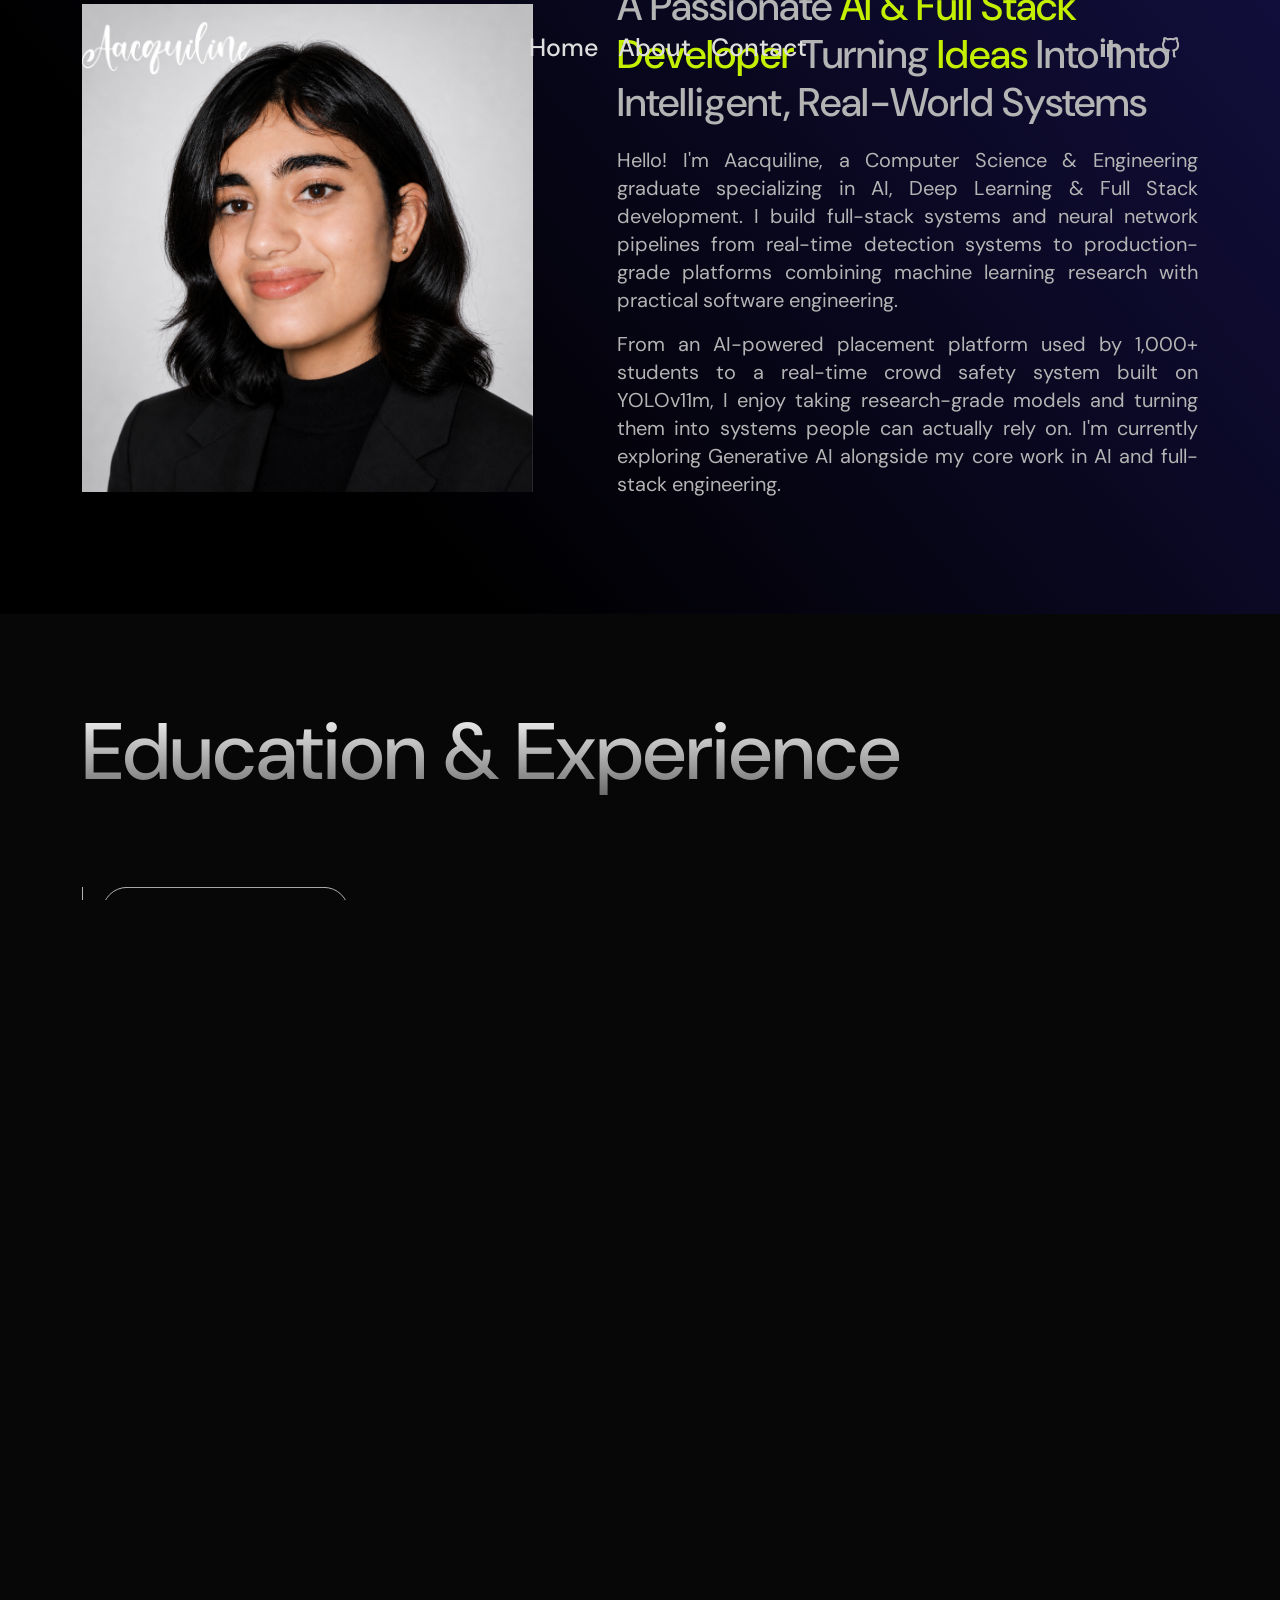
==== commit b4d1c2fc: "fix styling in about" ====
--- a/about.html
+++ b/about.html
@@ -223,7 +223,7 @@
                                             <span class="resume-date">2019 - 2021</span>
                                             <h5 class="fw-medium">Plus Two in Computer Science</h5>
                                             <span>Government Higher Secondary School</span>
-                                            <p>Percentage : 95.67%</p>
+                                            <p><strong> Percentage : 95.67%</strong></p>
                                         </div>
                                         <!-- / END SINGLE EXPERIENCE DESIGN AREA -->
                                     </div>
